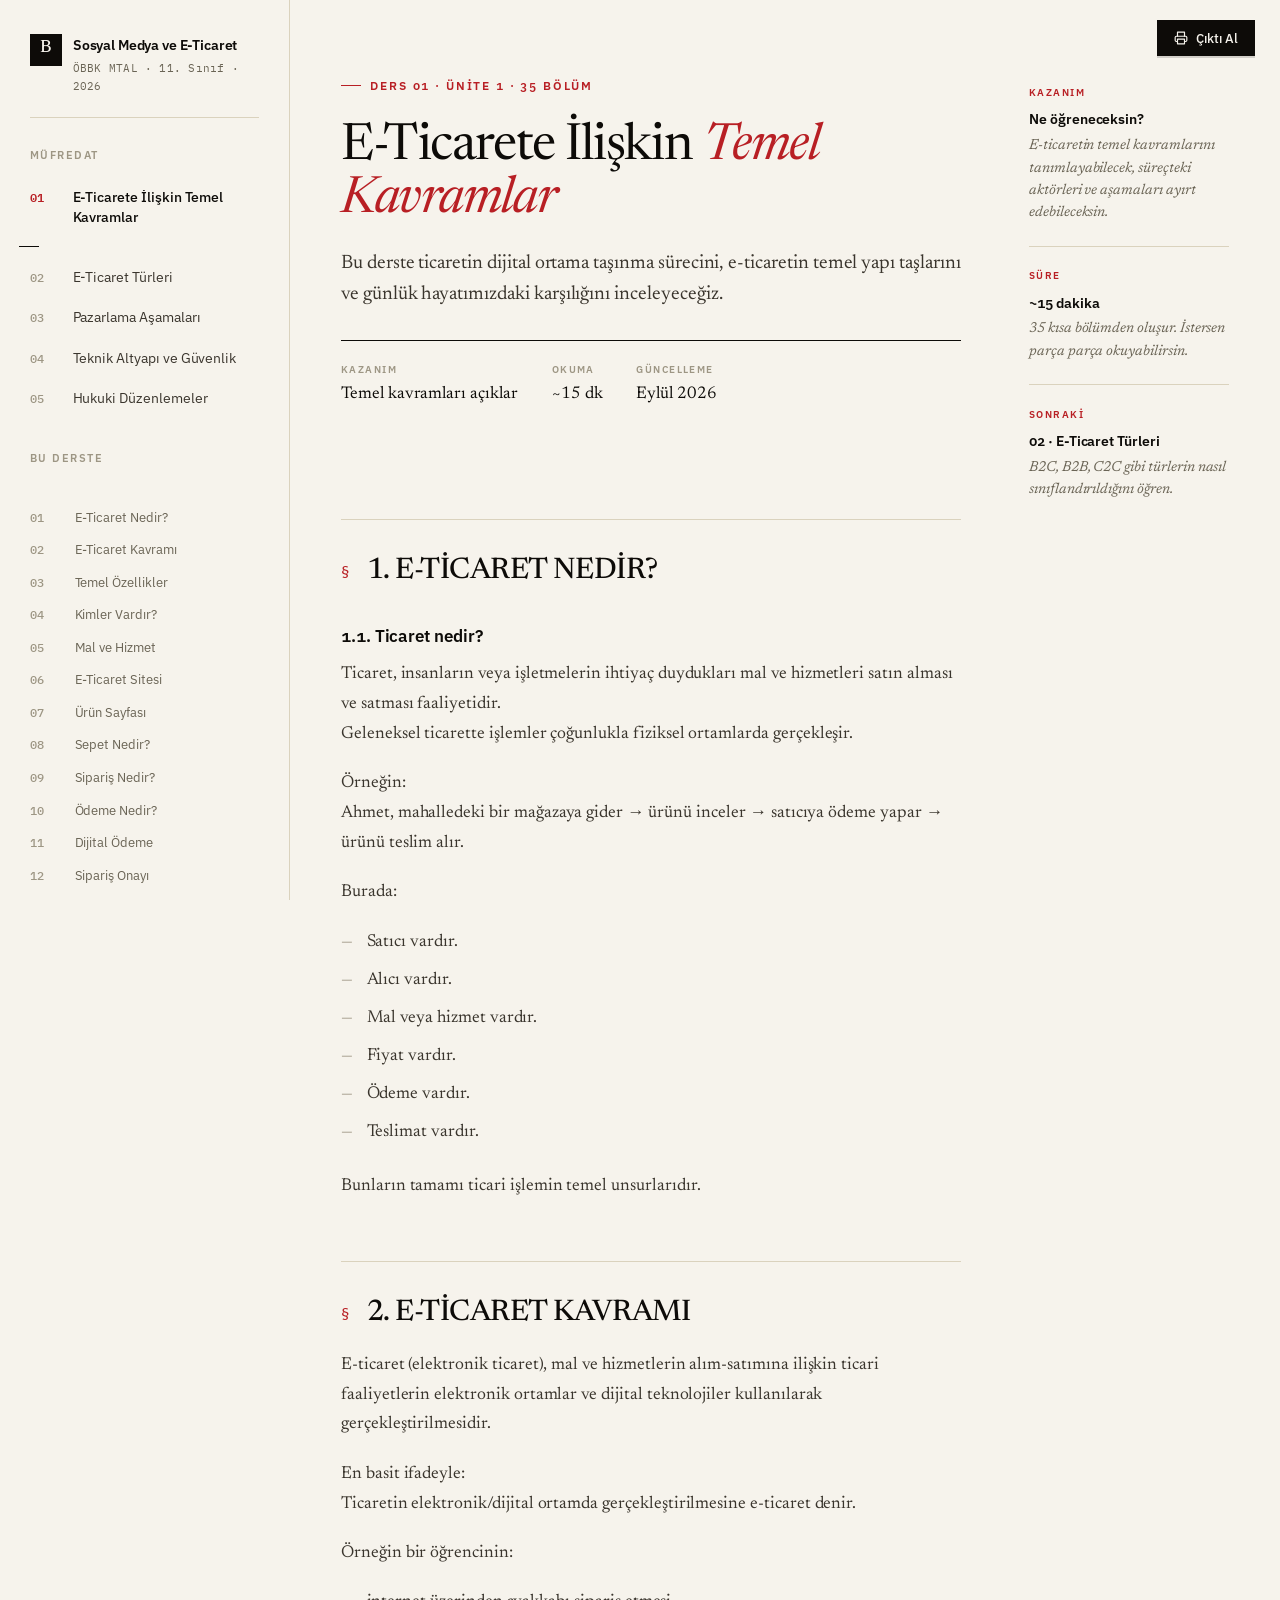
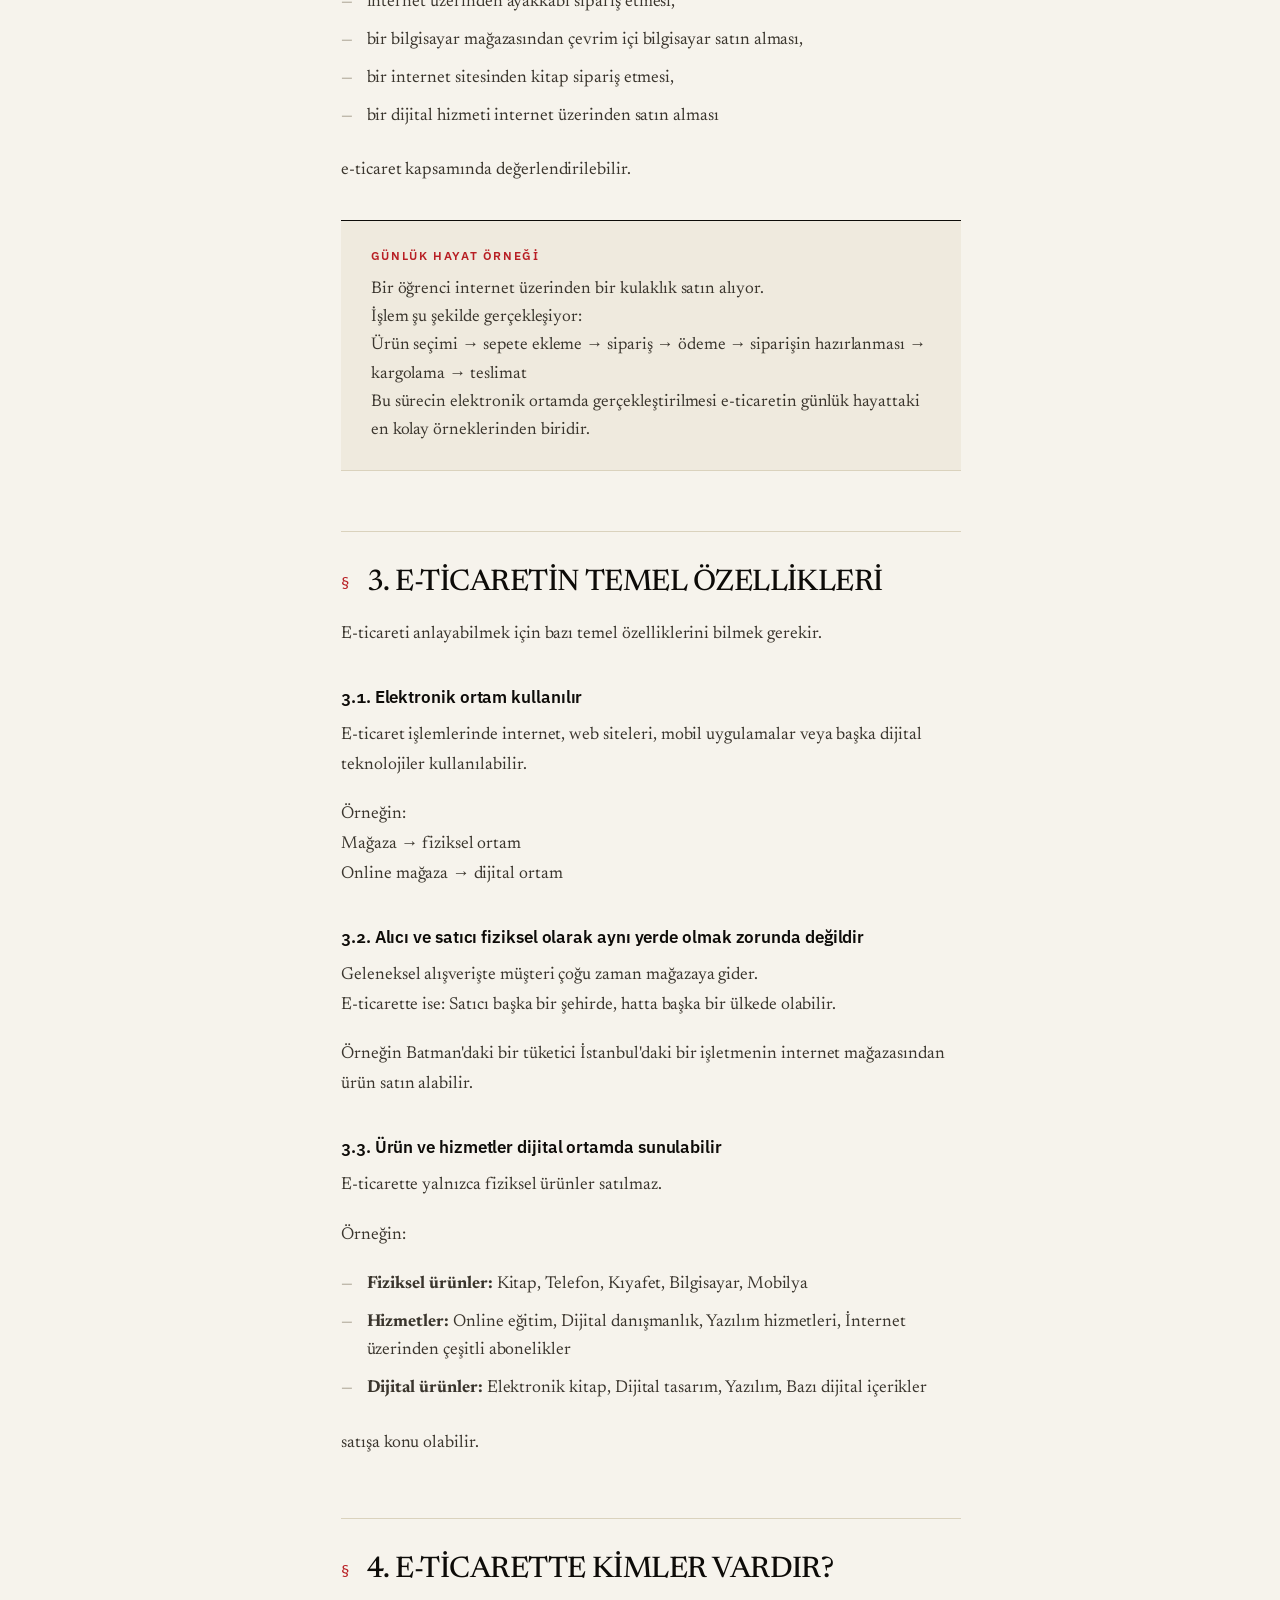
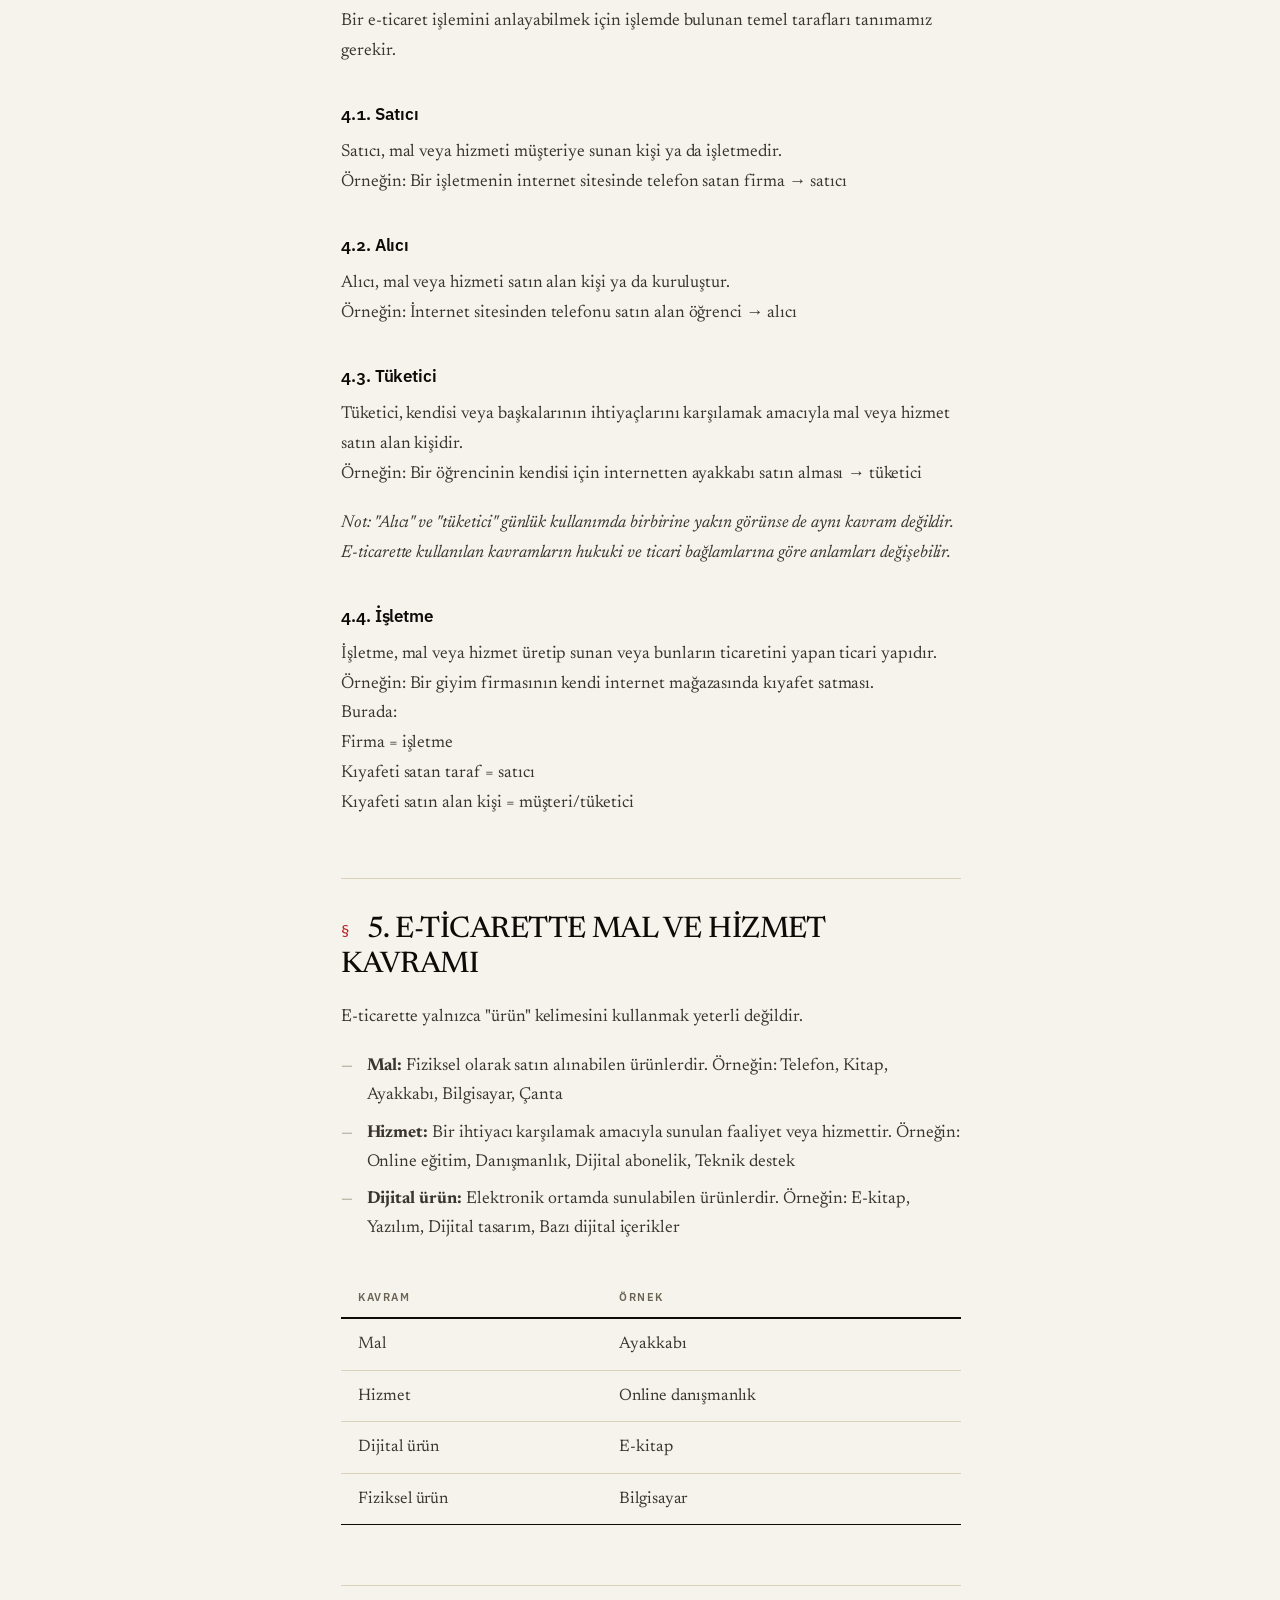
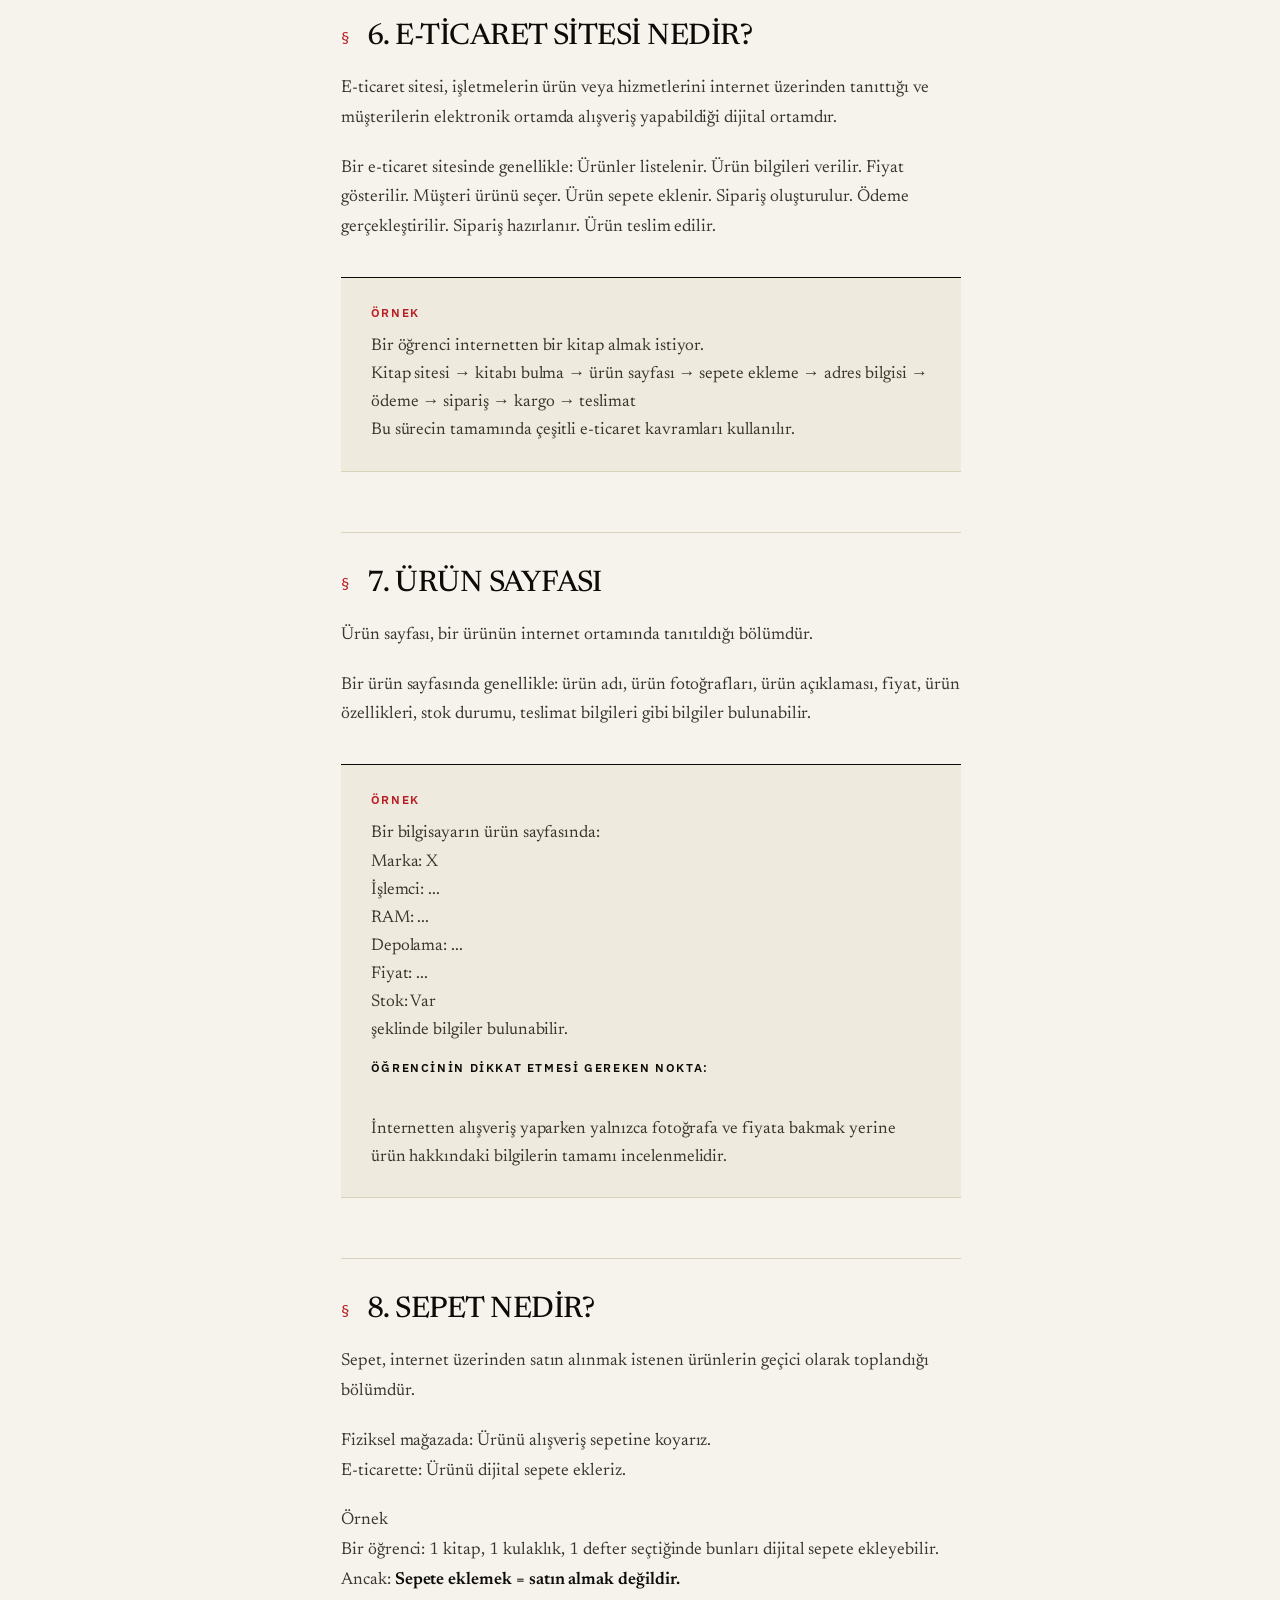
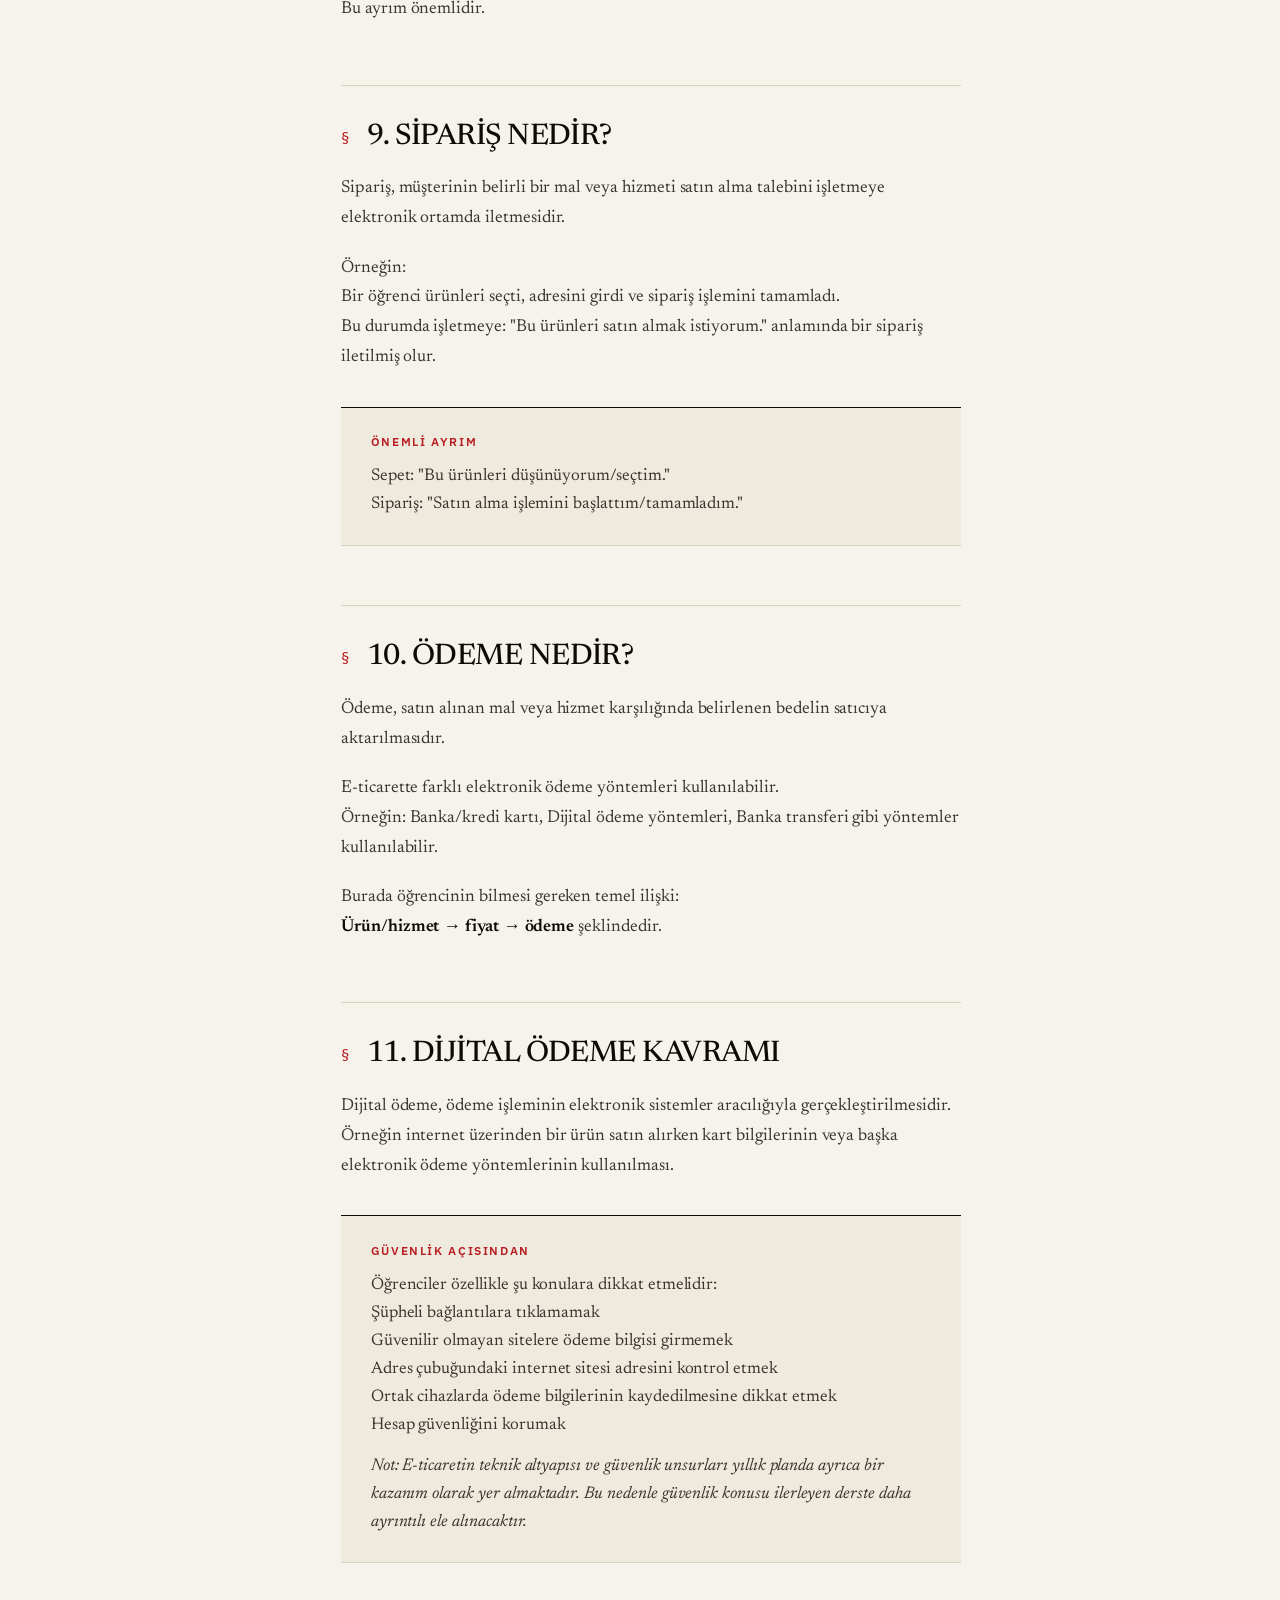
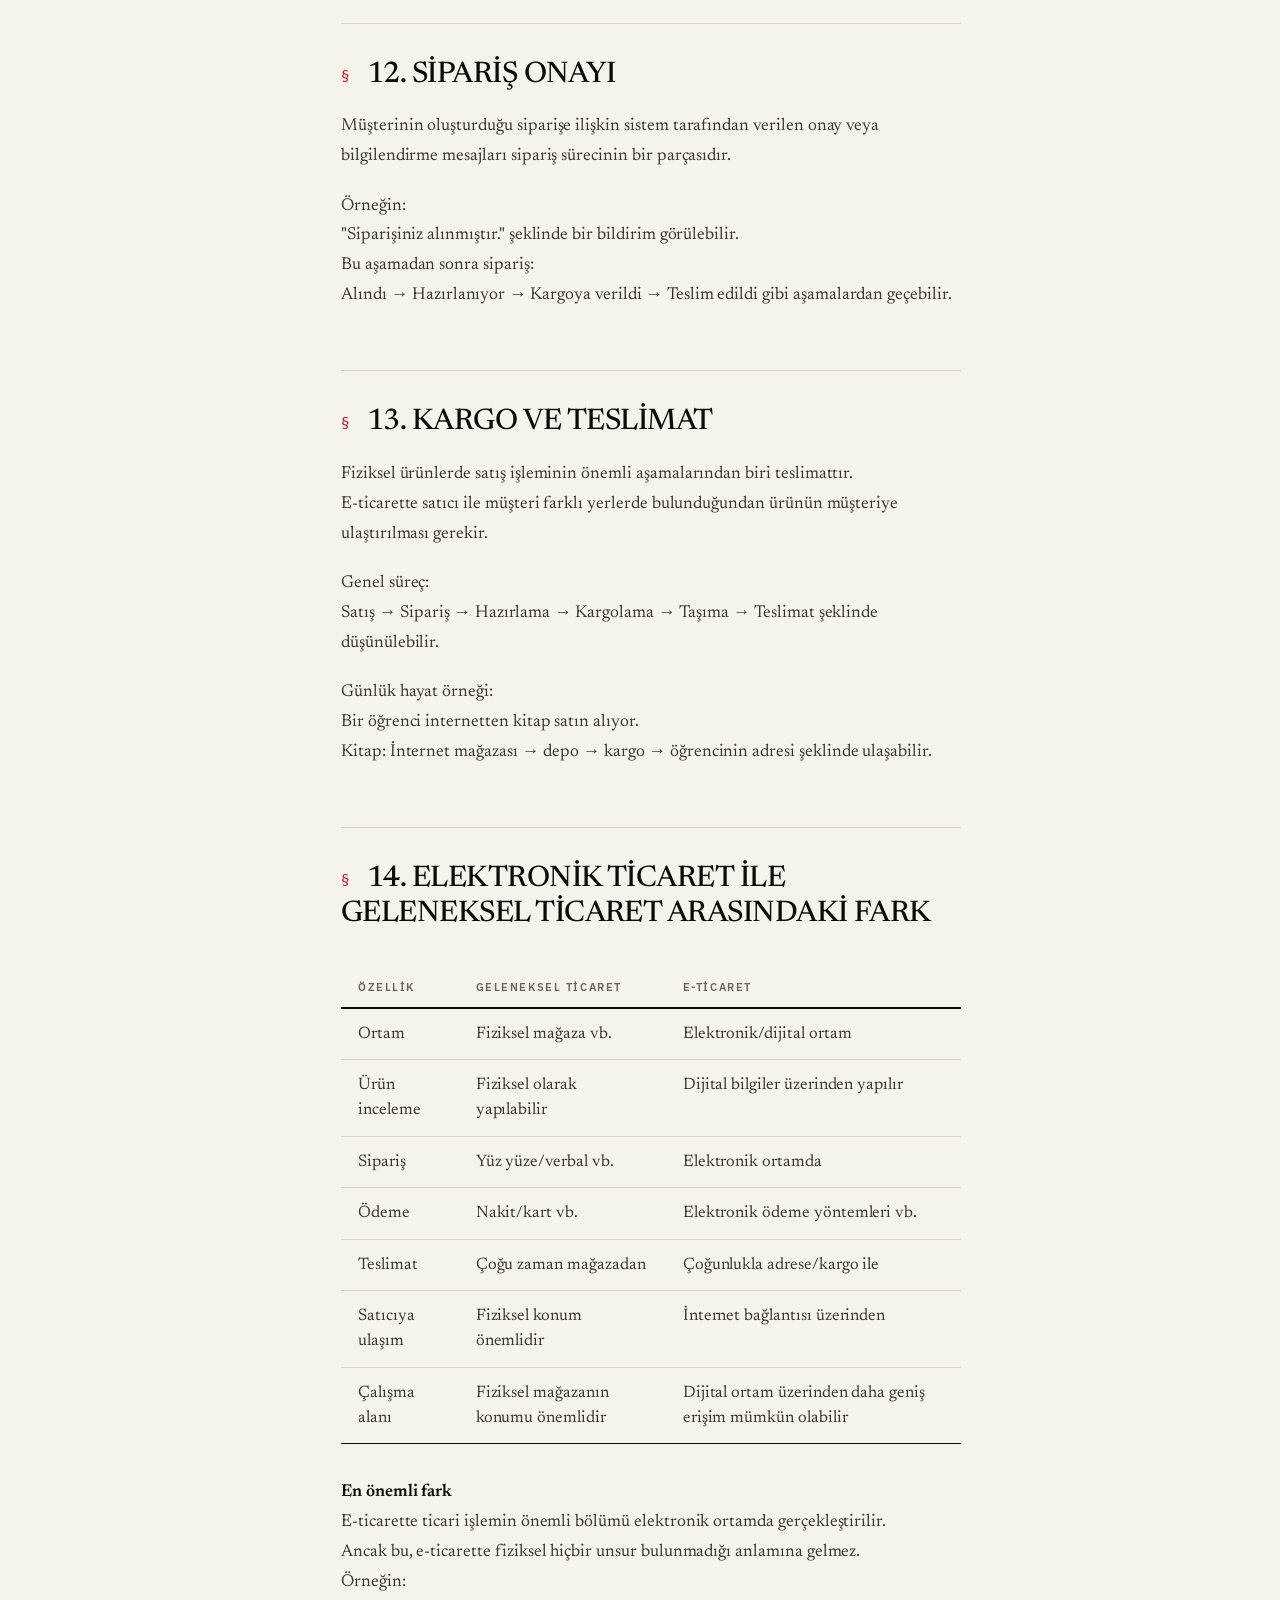
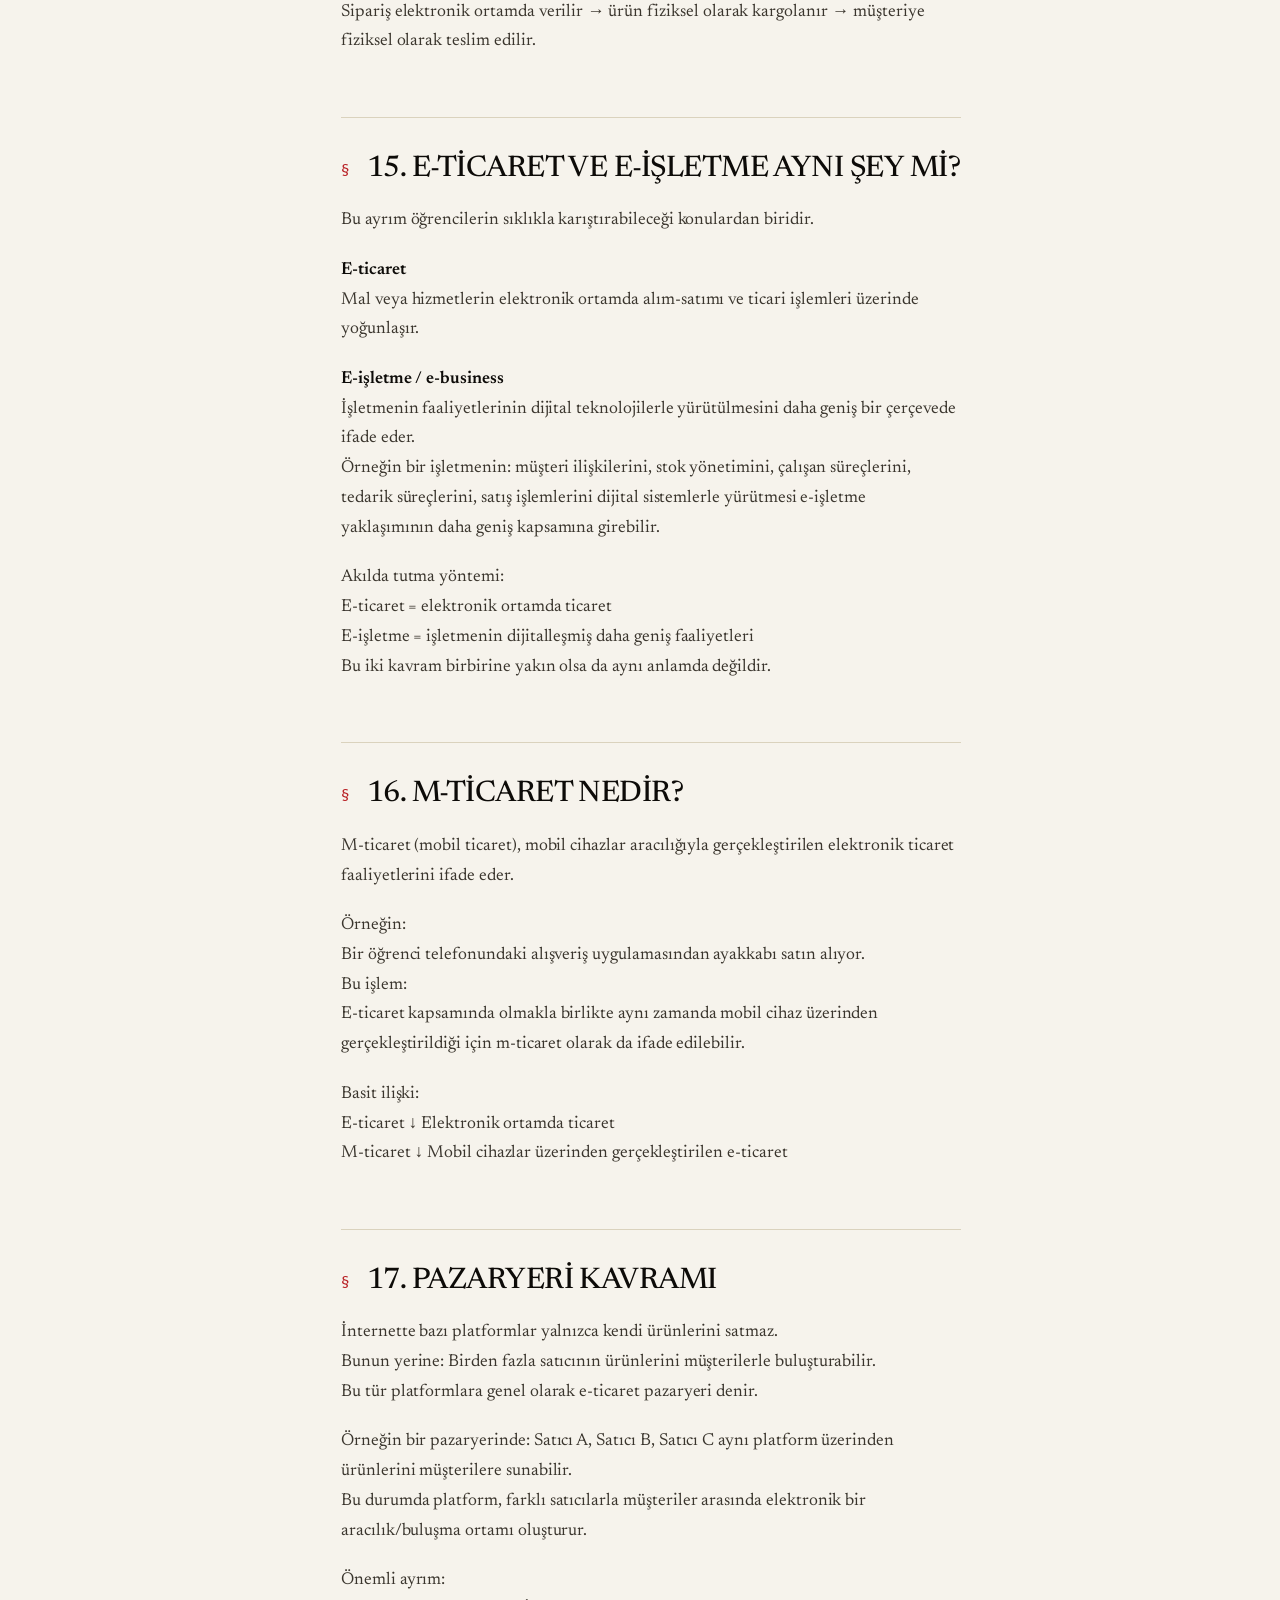
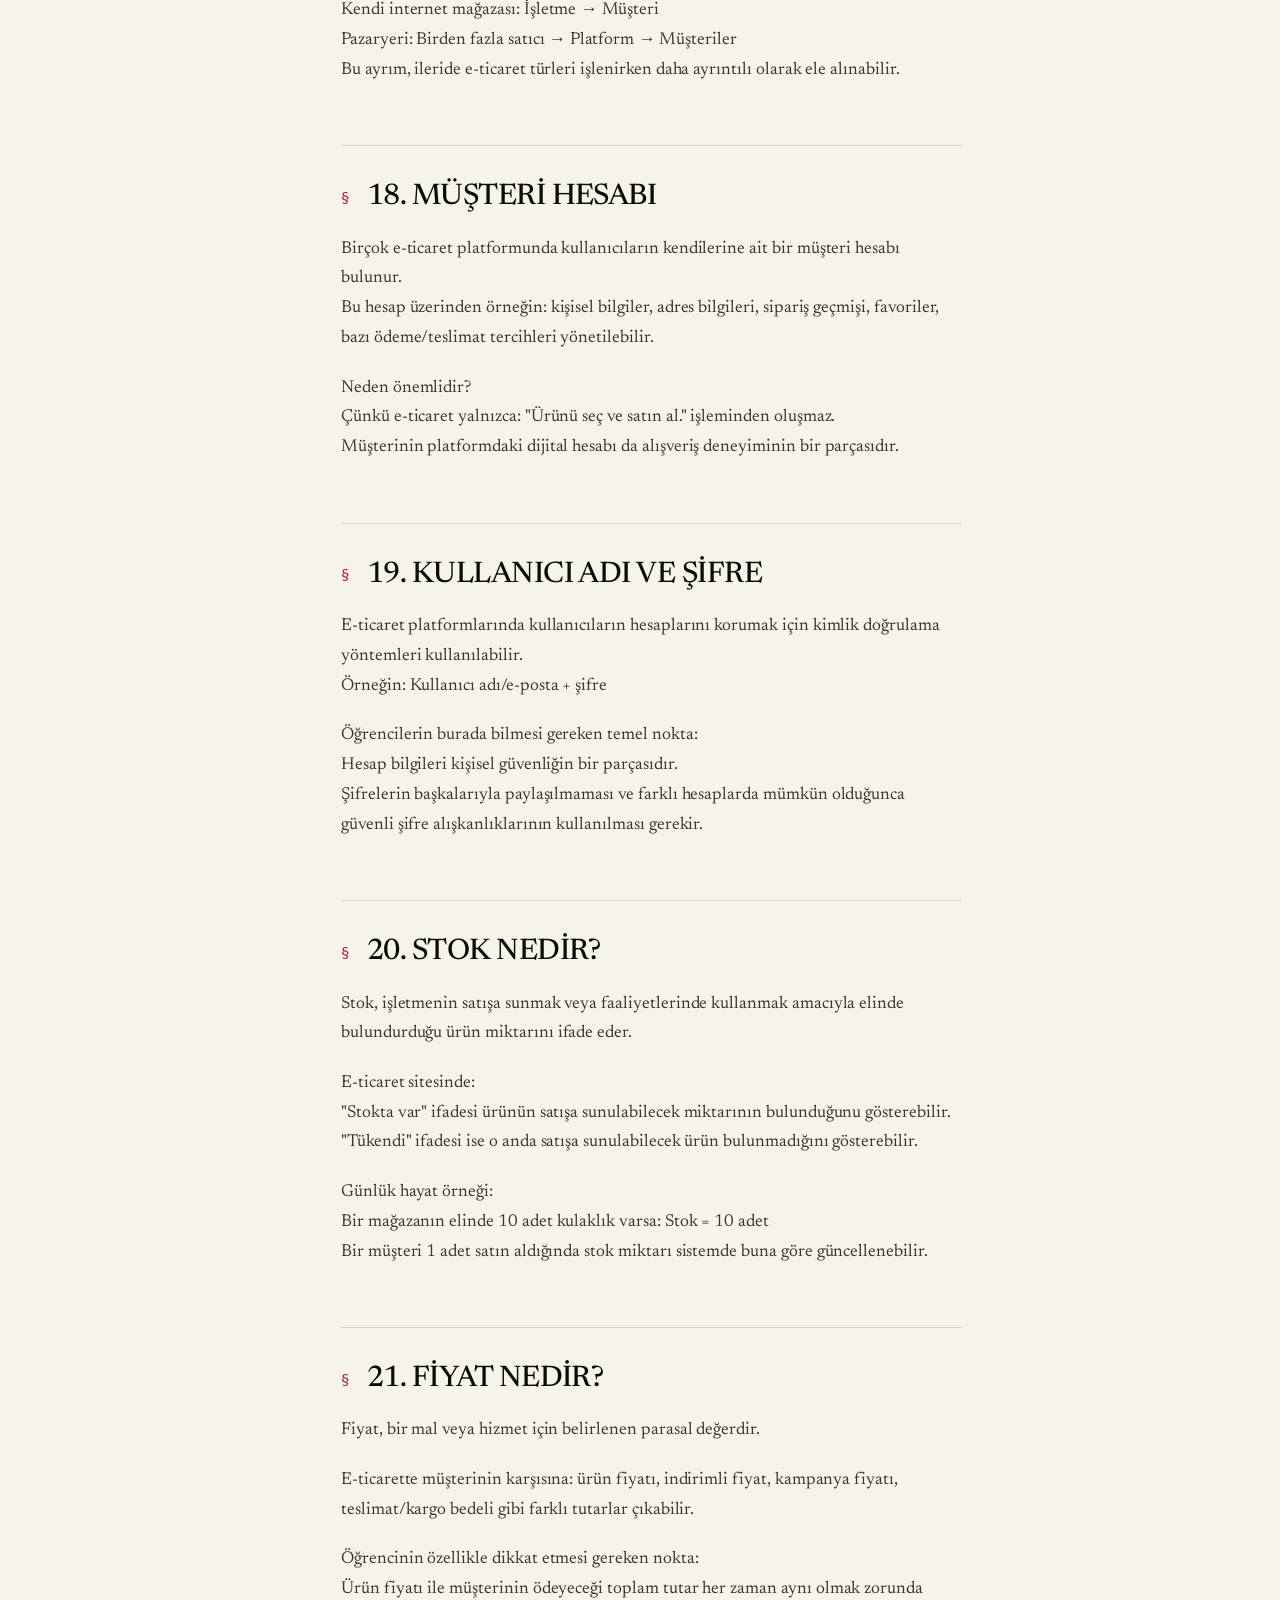
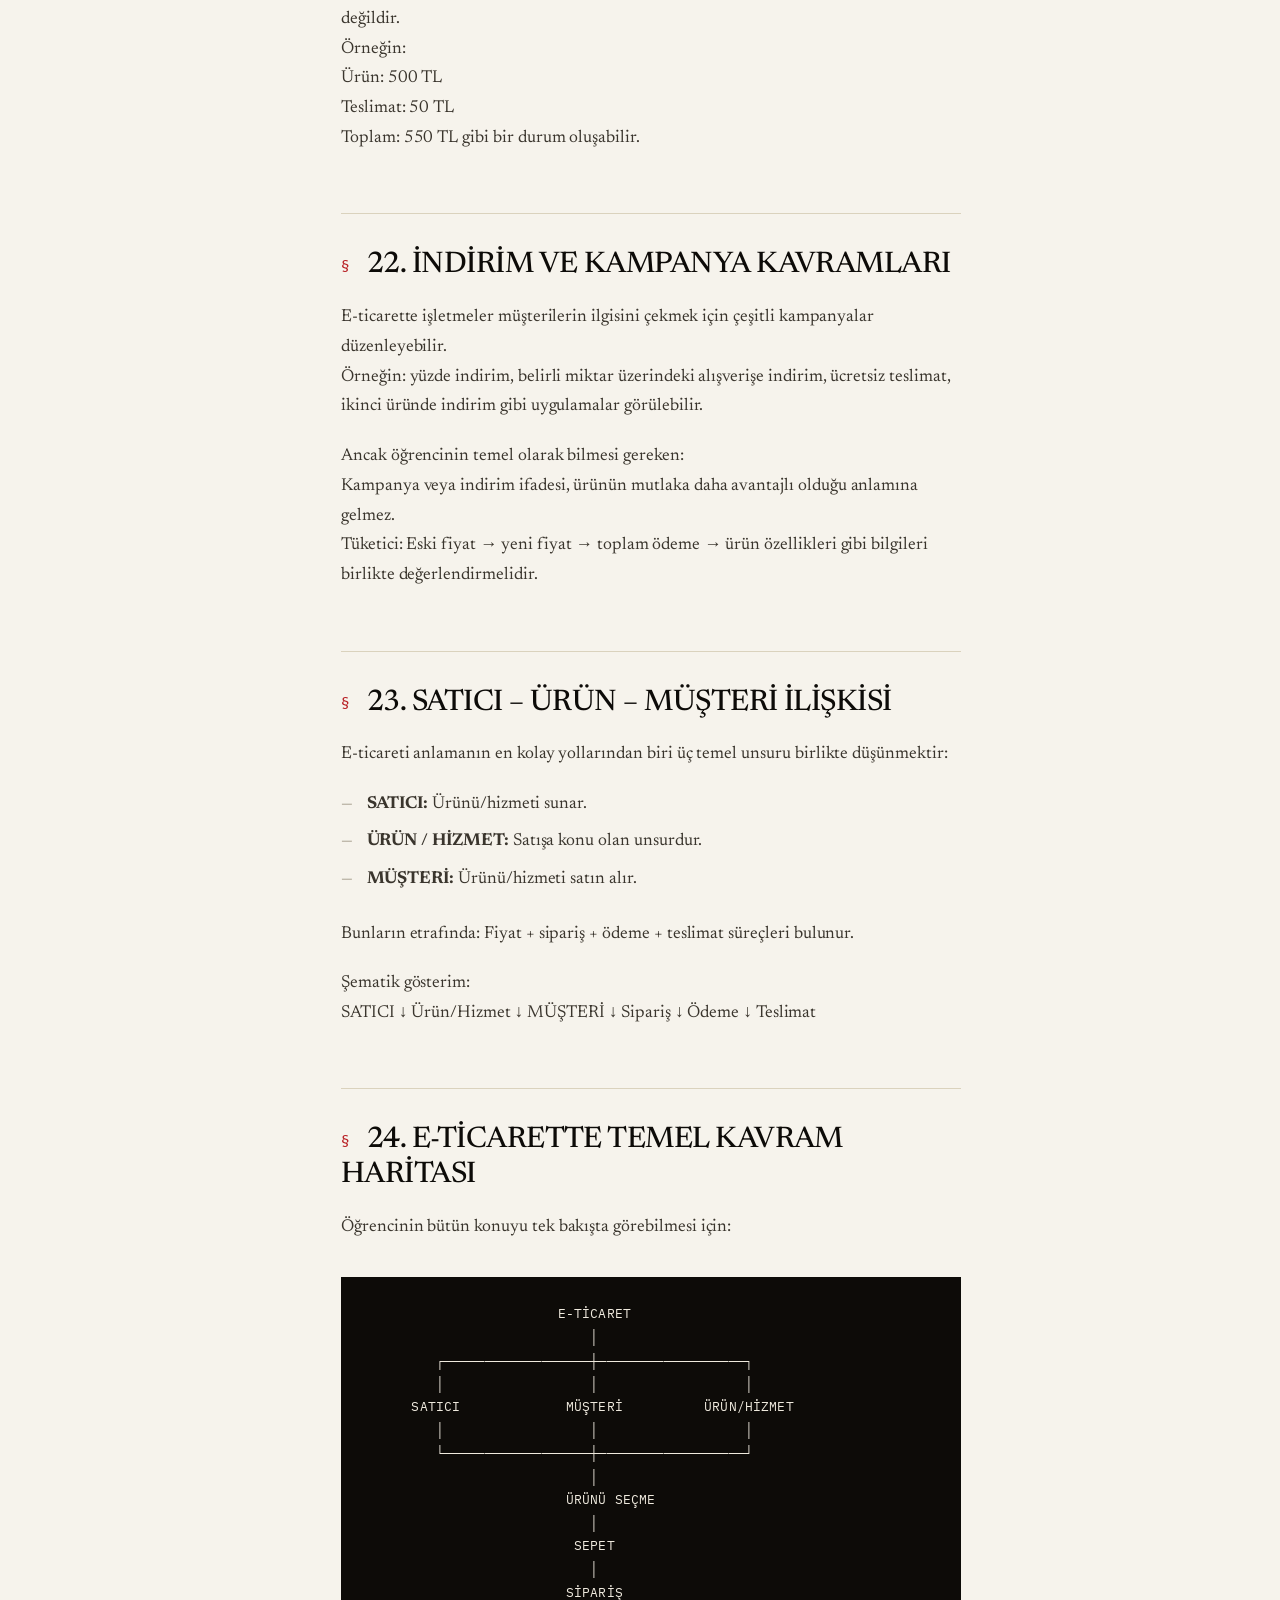
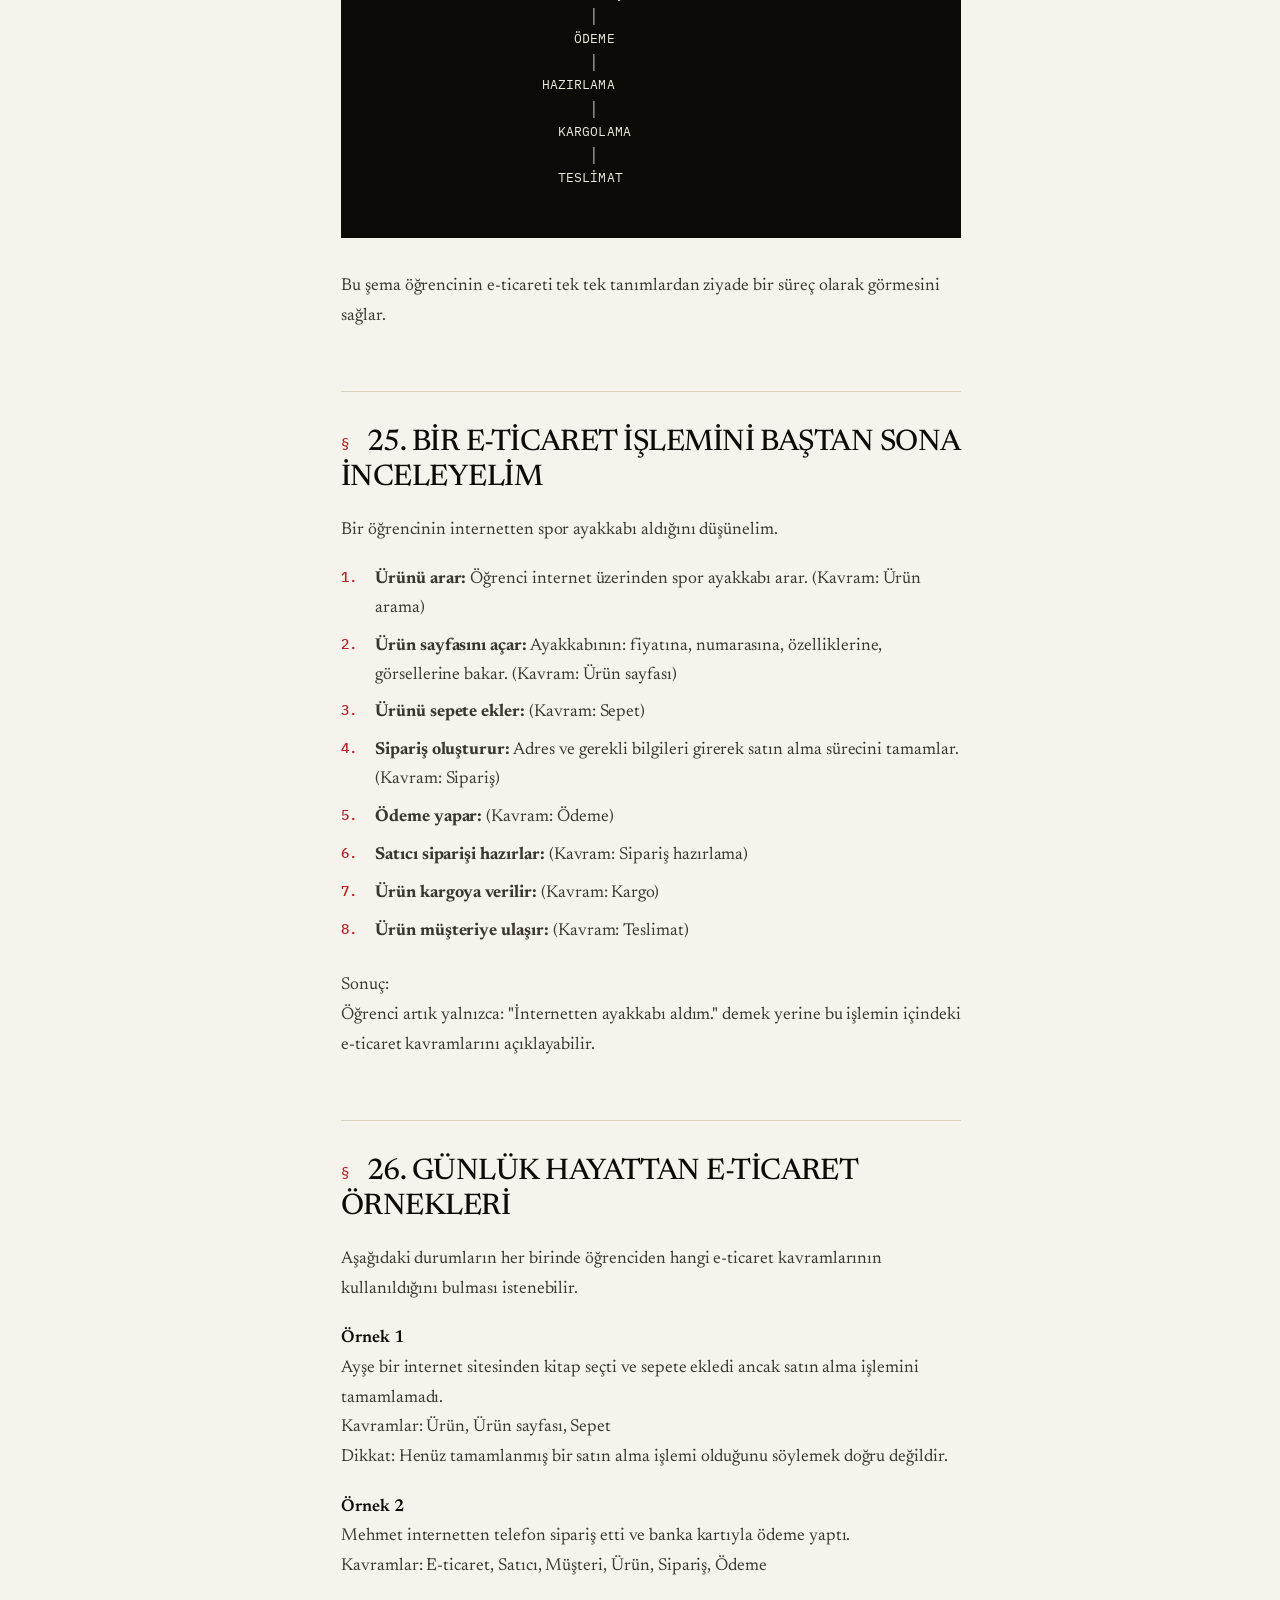
==== ders1.html @ 8bf39d20 "Add files via upload" ====
<!DOCTYPE html>
<html lang="tr">
<head>
  <meta charset="UTF-8">
  <meta name="viewport" content="width=device-width, initial-scale=1.0">
  <title>01 · E-Ticarete İlişkin Temel Kavramlar</title>
  <link rel="stylesheet" href="style.css">
</head>
<body>

<div class="progress"><div class="progress-bar" id="bar"></div></div>
<button class="rail-toggle" onclick="toggleRail()">≡</button>

<button class="print-btn" onclick="window.print()" title="Bu dersi yazdır / PDF olarak kaydet">
  <svg viewBox="0 0 24 24" fill="none" stroke="currentColor" stroke-width="2" stroke-linecap="round" stroke-linejoin="round">
    <polyline points="6 9 6 2 18 2 18 9"></polyline>
    <path d="M6 18H4a2 2 0 0 1-2-2v-5a2 2 0 0 1 2-2h16a2 2 0 0 1 2 2v5a2 2 0 0 1-2 2h-2"></path>
    <rect x="6" y="14" width="12" height="8"></rect>
  </svg>
  <span class="print-label">Çıktı Al</span>
</button>

<div class="shell">

  <aside class="rail" id="rail">
    <a href="index.html" class="rail-brand">
      <span class="rail-mark">B</span>
      <span class="rail-brand-text">
        <strong>Sosyal Medya ve E-Ticaret</strong>
        <span>ÖBBK MTAL · 11. Sınıf · 2026</span>
      </span>
    </a>

    <p class="rail-label">Müfredat</p>
    <nav class="rail-nav">
      <ol>
        <li><a href="ders1.html" class="active"><span class="num">01</span><span>E-Ticarete İlişkin Temel Kavramlar</span></a></li>
        <li><a href="ders2.html"><span class="num">02</span><span>E-Ticaret Türleri</span></a></li>
        <li><a href="ders3.html"><span class="num">03</span><span>Pazarlama Aşamaları</span></a></li>
        <li><a href="ders4.html"><span class="num">04</span><span>Teknik Altyapı ve Güvenlik</span></a></li>
        <li><a href="ders5.html"><span class="num">05</span><span>Hukuki Düzenlemeler</span></a></li>
      </ol>
    </nav>

    <p class="rail-label">Bu Derste</p>
    <nav class="rail-nav rail-sub">
      <ol>
        <li><a href="#b1"><span class="num">01</span><span>E-Ticaret Nedir?</span></a></li>
        <li><a href="#b2"><span class="num">02</span><span>E-Ticaret Kavramı</span></a></li>
        <li><a href="#b3"><span class="num">03</span><span>Temel Özellikler</span></a></li>
        <li><a href="#b4"><span class="num">04</span><span>Kimler Vardır?</span></a></li>
        <li><a href="#b5"><span class="num">05</span><span>Mal ve Hizmet</span></a></li>
        <li><a href="#b6"><span class="num">06</span><span>E-Ticaret Sitesi</span></a></li>
        <li><a href="#b7"><span class="num">07</span><span>Ürün Sayfası</span></a></li>
        <li><a href="#b8"><span class="num">08</span><span>Sepet Nedir?</span></a></li>
        <li><a href="#b9"><span class="num">09</span><span>Sipariş Nedir?</span></a></li>
        <li><a href="#b10"><span class="num">10</span><span>Ödeme Nedir?</span></a></li>
        <li><a href="#b11"><span class="num">11</span><span>Dijital Ödeme</span></a></li>
        <li><a href="#b12"><span class="num">12</span><span>Sipariş Onayı</span></a></li>
        <li><a href="#b13"><span class="num">13</span><span>Kargo ve Teslimat</span></a></li>
        <li><a href="#b14"><span class="num">14</span><span>Geleneksel Ticaret Farkı</span></a></li>
        <li><a href="#b15"><span class="num">15</span><span>E-Ticaret ve E-İşletme</span></a></li>
        <li><a href="#b16"><span class="num">16</span><span>M-Ticaret Nedir?</span></a></li>
        <li><a href="#b17"><span class="num">17</span><span>Pazaryeri Kavramı</span></a></li>
        <li><a href="#b18"><span class="num">18</span><span>Müşteri Hesabı</span></a></li>
        <li><a href="#b19"><span class="num">19</span><span>Kullanıcı Adı ve Şifre</span></a></li>
        <li><a href="#b20"><span class="num">20</span><span>Stok Nedir?</span></a></li>
        <li><a href="#b21"><span class="num">21</span><span>Fiyat Nedir?</span></a></li>
        <li><a href="#b22"><span class="num">22</span><span>İndirim ve Kampanya</span></a></li>
        <li><a href="#b23"><span class="num">23</span><span>Satıcı–Ürün–Müşteri</span></a></li>
        <li><a href="#b24"><span class="num">24</span><span>Kavram Haritası</span></a></li>
        <li><a href="#b25"><span class="num">25</span><span>Baştan Sona Bir İşlem</span></a></li>
        <li><a href="#b26"><span class="num">26</span><span>Günlük Hayat Örnekleri</span></a></li>
        <li><a href="#b27"><span class="num">27</span><span>Sık Karıştırılanlar</span></a></li>
        <li><a href="#b28"><span class="num">28</span><span>Sınıflandırma Tablosu</span></a></li>
        <li><a href="#b29"><span class="num">29</span><span>5 Kelimeyle E-Ticaret</span></a></li>
        <li><a href="#b30"><span class="num">30</span><span>Kavram Kartları</span></a></li>
        <li><a href="#b31"><span class="num">31</span><span>Benim Alışverişim</span></a></li>
        <li><a href="#b32"><span class="num">32</span><span>Problem Çözme</span></a></li>
        <li><a href="#b33"><span class="num">33</span><span>Günlük Hayata Uygulama</span></a></li>
        <li><a href="#b34"><span class="num">34</span><span>Kazanımın Özü</span></a></li>
        <li><a href="#b35"><span class="num">35</span><span>Sınavlık Özet</span></a></li>
      </ol>
    </nav>

    <div class="rail-foot">
      <p>Ünite 1 · Ders 01 · 35 bölüm</p>
      <p>Son güncelleme: Eylül 2026</p>
    </div>
  </aside>

  <main class="main">
    <div class="page-inner">

      <article class="doc">

        <header class="doc-head">
          <div class="doc-eyebrow">Ders 01 · Ünite 1 · 35 bölüm</div>
          <h1>E-Ticarete İlişkin <em>Temel Kavramlar</em></h1>
          <p class="doc-lead">
            Bu derste ticaretin dijital ortama taşınma sürecini, e-ticaretin temel yapı taşlarını ve günlük hayatımızdaki karşılığını inceleyeceğiz.
          </p>
          <dl class="doc-meta">
            <div>
              <dt>Kazanım</dt>
              <dd>Temel kavramları açıklar</dd>
            </div>
            <div>
              <dt>Okuma</dt>
              <dd>~15 dk</dd>
            </div>
            <div>
              <dt>Güncelleme</dt>
              <dd>Eylül 2026</dd>
            </div>
          </dl>
        </header>

        <div class="doc-body">

          <h2 id="b1">1. E-TİCARET NEDİR?</h2>

          <h3 id="b1-1">1.1. Ticaret nedir?</h3>
          <p>Ticaret, insanların veya işletmelerin ihtiyaç duydukları mal ve hizmetleri satın alması ve satması faaliyetidir.<br>Geleneksel ticarette işlemler çoğunlukla fiziksel ortamlarda gerçekleşir.</p>
          <p>Örneğin:<br>Ahmet, mahalledeki bir mağazaya gider → ürünü inceler → satıcıya ödeme yapar → ürünü teslim alır.</p>
          <p>Burada:</p>
          <ul>
            <li>Satıcı vardır.</li>
            <li>Alıcı vardır.</li>
            <li>Mal veya hizmet vardır.</li>
            <li>Fiyat vardır.</li>
            <li>Ödeme vardır.</li>
            <li>Teslimat vardır.</li>
          </ul>
          <p>Bunların tamamı ticari işlemin temel unsurlarıdır.</p>

          <h2 id="b2">2. E-TİCARET KAVRAMI</h2>
          <p>E-ticaret (elektronik ticaret), mal ve hizmetlerin alım-satımına ilişkin ticari faaliyetlerin elektronik ortamlar ve dijital teknolojiler kullanılarak gerçekleştirilmesidir.</p>
          <p>En basit ifadeyle:<br>Ticaretin elektronik/dijital ortamda gerçekleştirilmesine e-ticaret denir.</p>
          <p>Örneğin bir öğrencinin:</p>
          <ul>
            <li>internet üzerinden ayakkabı sipariş etmesi,</li>
            <li>bir bilgisayar mağazasından çevrim içi bilgisayar satın alması,</li>
            <li>bir internet sitesinden kitap sipariş etmesi,</li>
            <li>bir dijital hizmeti internet üzerinden satın alması</li>
          </ul>
          <p>e-ticaret kapsamında değerlendirilebilir.</p>

          <div class="highlight-box">
            <strong>Günlük hayat örneği</strong>
            <p>Bir öğrenci internet üzerinden bir kulaklık satın alıyor.<br>
            İşlem şu şekilde gerçekleşiyor:<br>
            Ürün seçimi → sepete ekleme → sipariş → ödeme → siparişin hazırlanması → kargolama → teslimat<br>
            Bu sürecin elektronik ortamda gerçekleştirilmesi e-ticaretin günlük hayattaki en kolay örneklerinden biridir.</p>
          </div>

          <h2 id="b3">3. E-TİCARETİN TEMEL ÖZELLİKLERİ</h2>
          <p>E-ticareti anlayabilmek için bazı temel özelliklerini bilmek gerekir.</p>

          <h3 id="b3-1">3.1. Elektronik ortam kullanılır</h3>
          <p>E-ticaret işlemlerinde internet, web siteleri, mobil uygulamalar veya başka dijital teknolojiler kullanılabilir.</p>
          <p>Örneğin:<br>Mağaza → fiziksel ortam<br>Online mağaza → dijital ortam</p>

          <h3 id="b3-2">3.2. Alıcı ve satıcı fiziksel olarak aynı yerde olmak zorunda değildir</h3>
          <p>Geleneksel alışverişte müşteri çoğu zaman mağazaya gider.<br>E-ticarette ise: Satıcı başka bir şehirde, hatta başka bir ülkede olabilir.</p>
          <p>Örneğin Batman'daki bir tüketici İstanbul'daki bir işletmenin internet mağazasından ürün satın alabilir.</p>

          <h3 id="b3-3">3.3. Ürün ve hizmetler dijital ortamda sunulabilir</h3>
          <p>E-ticarette yalnızca fiziksel ürünler satılmaz.</p>
          <p>Örneğin:</p>
          <ul>
            <li><strong>Fiziksel ürünler:</strong> Kitap, Telefon, Kıyafet, Bilgisayar, Mobilya</li>
            <li><strong>Hizmetler:</strong> Online eğitim, Dijital danışmanlık, Yazılım hizmetleri, İnternet üzerinden çeşitli abonelikler</li>
            <li><strong>Dijital ürünler:</strong> Elektronik kitap, Dijital tasarım, Yazılım, Bazı dijital içerikler</li>
          </ul>
          <p>satışa konu olabilir.</p>

          <h2 id="b4">4. E-TİCARETTE KİMLER VARDIR?</h2>
          <p>Bir e-ticaret işlemini anlayabilmek için işlemde bulunan temel tarafları tanımamız gerekir.</p>

          <h3 id="b4-1">4.1. Satıcı</h3>
          <p>Satıcı, mal veya hizmeti müşteriye sunan kişi ya da işletmedir.<br>
          Örneğin: Bir işletmenin internet sitesinde telefon satan firma → satıcı</p>

          <h3 id="b4-2">4.2. Alıcı</h3>
          <p>Alıcı, mal veya hizmeti satın alan kişi ya da kuruluştur.<br>
          Örneğin: İnternet sitesinden telefonu satın alan öğrenci → alıcı</p>

          <h3 id="b4-3">4.3. Tüketici</h3>
          <p>Tüketici, kendisi veya başkalarının ihtiyaçlarını karşılamak amacıyla mal veya hizmet satın alan kişidir.<br>
          Örneğin: Bir öğrencinin kendisi için internetten ayakkabı satın alması → tüketici</p>
          <p><em>Not: "Alıcı" ve "tüketici" günlük kullanımda birbirine yakın görünse de aynı kavram değildir. E-ticarette kullanılan kavramların hukuki ve ticari bağlamlarına göre anlamları değişebilir.</em></p>

          <h3 id="b4-4">4.4. İşletme</h3>
          <p>İşletme, mal veya hizmet üretip sunan veya bunların ticaretini yapan ticari yapıdır.<br>
          Örneğin: Bir giyim firmasının kendi internet mağazasında kıyafet satması.<br>
          Burada:<br>
          Firma = işletme<br>
          Kıyafeti satan taraf = satıcı<br>
          Kıyafeti satın alan kişi = müşteri/tüketici</p>

          <h2 id="b5">5. E-TİCARETTE MAL VE HİZMET KAVRAMI</h2>
          <p>E-ticarette yalnızca "ürün" kelimesini kullanmak yeterli değildir.</p>
          <ul>
            <li><strong>Mal:</strong> Fiziksel olarak satın alınabilen ürünlerdir. Örneğin: Telefon, Kitap, Ayakkabı, Bilgisayar, Çanta</li>
            <li><strong>Hizmet:</strong> Bir ihtiyacı karşılamak amacıyla sunulan faaliyet veya hizmettir. Örneğin: Online eğitim, Danışmanlık, Dijital abonelik, Teknik destek</li>
            <li><strong>Dijital ürün:</strong> Elektronik ortamda sunulabilen ürünlerdir. Örneğin: E-kitap, Yazılım, Dijital tasarım, Bazı dijital içerikler</li>
          </ul>

          <div class="table-responsive">
            <table>
              <tr><th>Kavram</th><th>Örnek</th></tr>
              <tr><td>Mal</td><td>Ayakkabı</td></tr>
              <tr><td>Hizmet</td><td>Online danışmanlık</td></tr>
              <tr><td>Dijital ürün</td><td>E-kitap</td></tr>
              <tr><td>Fiziksel ürün</td><td>Bilgisayar</td></tr>
            </table>
          </div>

          <h2 id="b6">6. E-TİCARET SİTESİ NEDİR?</h2>
          <p>E-ticaret sitesi, işletmelerin ürün veya hizmetlerini internet üzerinden tanıttığı ve müşterilerin elektronik ortamda alışveriş yapabildiği dijital ortamdır.</p>
          <p>Bir e-ticaret sitesinde genellikle: Ürünler listelenir. Ürün bilgileri verilir. Fiyat gösterilir. Müşteri ürünü seçer. Ürün sepete eklenir. Sipariş oluşturulur. Ödeme gerçekleştirilir. Sipariş hazırlanır. Ürün teslim edilir.</p>

          <div class="highlight-box">
            <strong>Örnek</strong>
            <p>Bir öğrenci internetten bir kitap almak istiyor.<br>
            Kitap sitesi → kitabı bulma → ürün sayfası → sepete ekleme → adres bilgisi → ödeme → sipariş → kargo → teslimat<br>
            Bu sürecin tamamında çeşitli e-ticaret kavramları kullanılır.</p>
          </div>

          <h2 id="b7">7. ÜRÜN SAYFASI</h2>
          <p>Ürün sayfası, bir ürünün internet ortamında tanıtıldığı bölümdür.</p>
          <p>Bir ürün sayfasında genellikle: ürün adı, ürün fotoğrafları, ürün açıklaması, fiyat, ürün özellikleri, stok durumu, teslimat bilgileri gibi bilgiler bulunabilir.</p>

          <div class="highlight-box">
            <strong>Örnek</strong>
            <p>Bir bilgisayarın ürün sayfasında:<br>
            Marka: X<br>İşlemci: ...<br>RAM: ...<br>Depolama: ...<br>Fiyat: ...<br>Stok: Var<br>
            şeklinde bilgiler bulunabilir.</p>
            <p><strong>Öğrencinin dikkat etmesi gereken nokta:</strong><br>
            İnternetten alışveriş yaparken yalnızca fotoğrafa ve fiyata bakmak yerine ürün hakkındaki bilgilerin tamamı incelenmelidir.</p>
          </div>

          <h2 id="b8">8. SEPET NEDİR?</h2>
          <p>Sepet, internet üzerinden satın alınmak istenen ürünlerin geçici olarak toplandığı bölümdür.</p>
          <p>Fiziksel mağazada: Ürünü alışveriş sepetine koyarız.<br>
          E-ticarette: Ürünü dijital sepete ekleriz.</p>
          <p>Örnek<br>Bir öğrenci: 1 kitap, 1 kulaklık, 1 defter seçtiğinde bunları dijital sepete ekleyebilir.<br>
          Ancak: <strong>Sepete eklemek = satın almak değildir.</strong><br>
          Bu ayrım önemlidir.</p>

          <h2 id="b9">9. SİPARİŞ NEDİR?</h2>
          <p>Sipariş, müşterinin belirli bir mal veya hizmeti satın alma talebini işletmeye elektronik ortamda iletmesidir.</p>
          <p>Örneğin:<br>Bir öğrenci ürünleri seçti, adresini girdi ve sipariş işlemini tamamladı.<br>
          Bu durumda işletmeye: "Bu ürünleri satın almak istiyorum." anlamında bir sipariş iletilmiş olur.</p>

          <div class="highlight-box">
            <strong>Önemli ayrım</strong>
            <p>Sepet: "Bu ürünleri düşünüyorum/seçtim."<br>
            Sipariş: "Satın alma işlemini başlattım/tamamladım."</p>
          </div>

          <h2 id="b10">10. ÖDEME NEDİR?</h2>
          <p>Ödeme, satın alınan mal veya hizmet karşılığında belirlenen bedelin satıcıya aktarılmasıdır.</p>
          <p>E-ticarette farklı elektronik ödeme yöntemleri kullanılabilir.<br>
          Örneğin: Banka/kredi kartı, Dijital ödeme yöntemleri, Banka transferi gibi yöntemler kullanılabilir.</p>
          <p>Burada öğrencinin bilmesi gereken temel ilişki:<br>
          <strong>Ürün/hizmet → fiyat → ödeme</strong> şeklindedir.</p>

          <h2 id="b11">11. DİJİTAL ÖDEME KAVRAMI</h2>
          <p>Dijital ödeme, ödeme işleminin elektronik sistemler aracılığıyla gerçekleştirilmesidir.<br>
          Örneğin internet üzerinden bir ürün satın alırken kart bilgilerinin veya başka elektronik ödeme yöntemlerinin kullanılması.</p>

          <div class="highlight-box">
            <strong>Güvenlik açısından</strong>
            <p>Öğrenciler özellikle şu konulara dikkat etmelidir:<br>
            Şüpheli bağlantılara tıklamamak<br>
            Güvenilir olmayan sitelere ödeme bilgisi girmemek<br>
            Adres çubuğundaki internet sitesi adresini kontrol etmek<br>
            Ortak cihazlarda ödeme bilgilerinin kaydedilmesine dikkat etmek<br>
            Hesap güvenliğini korumak</p>
            <p><em>Not: E-ticaretin teknik altyapısı ve güvenlik unsurları yıllık planda ayrıca bir kazanım olarak yer almaktadır. Bu nedenle güvenlik konusu ilerleyen derste daha ayrıntılı ele alınacaktır.</em></p>
          </div>

          <h2 id="b12">12. SİPARİŞ ONAYI</h2>
          <p>Müşterinin oluşturduğu siparişe ilişkin sistem tarafından verilen onay veya bilgilendirme mesajları sipariş sürecinin bir parçasıdır.</p>
          <p>Örneğin:<br>"Siparişiniz alınmıştır." şeklinde bir bildirim görülebilir.<br>
          Bu aşamadan sonra sipariş:<br>
          Alındı → Hazırlanıyor → Kargoya verildi → Teslim edildi gibi aşamalardan geçebilir.</p>

          <h2 id="b13">13. KARGO VE TESLİMAT</h2>
          <p>Fiziksel ürünlerde satış işleminin önemli aşamalarından biri teslimattır.<br>
          E-ticarette satıcı ile müşteri farklı yerlerde bulunduğundan ürünün müşteriye ulaştırılması gerekir.</p>
          <p>Genel süreç:<br>Satış → Sipariş → Hazırlama → Kargolama → Taşıma → Teslimat şeklinde düşünülebilir.</p>
          <p>Günlük hayat örneği:<br>Bir öğrenci internetten kitap satın alıyor.<br>Kitap: İnternet mağazası → depo → kargo → öğrencinin adresi şeklinde ulaşabilir.</p>

          <h2 id="b14">14. ELEKTRONİK TİCARET İLE GELENEKSEL TİCARET ARASINDAKİ FARK</h2>

          <div class="table-responsive">
            <table>
              <tr><th>Özellik</th><th>Geleneksel ticaret</th><th>E-ticaret</th></tr>
              <tr><td>Ortam</td><td>Fiziksel mağaza vb.</td><td>Elektronik/dijital ortam</td></tr>
              <tr><td>Ürün inceleme</td><td>Fiziksel olarak yapılabilir</td><td>Dijital bilgiler üzerinden yapılır</td></tr>
              <tr><td>Sipariş</td><td>Yüz yüze/verbal vb.</td><td>Elektronik ortamda</td></tr>
              <tr><td>Ödeme</td><td>Nakit/kart vb.</td><td>Elektronik ödeme yöntemleri vb.</td></tr>
              <tr><td>Teslimat</td><td>Çoğu zaman mağazadan</td><td>Çoğunlukla adrese/kargo ile</td></tr>
              <tr><td>Satıcıya ulaşım</td><td>Fiziksel konum önemlidir</td><td>İnternet bağlantısı üzerinden</td></tr>
              <tr><td>Çalışma alanı</td><td>Fiziksel mağazanın konumu önemlidir</td><td>Dijital ortam üzerinden daha geniş erişim mümkün olabilir</td></tr>
            </table>
          </div>

          <p><strong>En önemli fark</strong><br>
          E-ticarette ticari işlemin önemli bölümü elektronik ortamda gerçekleştirilir.<br>
          Ancak bu, e-ticarette fiziksel hiçbir unsur bulunmadığı anlamına gelmez.<br>
          Örneğin:<br>Sipariş elektronik ortamda verilir → ürün fiziksel olarak kargolanır → müşteriye fiziksel olarak teslim edilir.</p>

          <h2 id="b15">15. E-TİCARET VE E-İŞLETME AYNI ŞEY Mİ?</h2>
          <p>Bu ayrım öğrencilerin sıklıkla karıştırabileceği konulardan biridir.</p>
          <p><strong>E-ticaret</strong><br>Mal veya hizmetlerin elektronik ortamda alım-satımı ve ticari işlemleri üzerinde yoğunlaşır.</p>
          <p><strong>E-işletme / e-business</strong><br>İşletmenin faaliyetlerinin dijital teknolojilerle yürütülmesini daha geniş bir çerçevede ifade eder.<br>
          Örneğin bir işletmenin: müşteri ilişkilerini, stok yönetimini, çalışan süreçlerini, tedarik süreçlerini, satış işlemlerini dijital sistemlerle yürütmesi e-işletme yaklaşımının daha geniş kapsamına girebilir.</p>
          <p>Akılda tutma yöntemi:<br>
          E-ticaret = elektronik ortamda ticaret<br>
          E-işletme = işletmenin dijitalleşmiş daha geniş faaliyetleri<br>
          Bu iki kavram birbirine yakın olsa da aynı anlamda değildir.</p>

          <h2 id="b16">16. M-TİCARET NEDİR?</h2>
          <p>M-ticaret (mobil ticaret), mobil cihazlar aracılığıyla gerçekleştirilen elektronik ticaret faaliyetlerini ifade eder.</p>
          <p>Örneğin:<br>Bir öğrenci telefonundaki alışveriş uygulamasından ayakkabı satın alıyor.<br>
          Bu işlem:<br>E-ticaret kapsamında olmakla birlikte aynı zamanda mobil cihaz üzerinden gerçekleştirildiği için m-ticaret olarak da ifade edilebilir.</p>
          <p>Basit ilişki:<br>
          E-ticaret ↓ Elektronik ortamda ticaret<br>
          M-ticaret ↓ Mobil cihazlar üzerinden gerçekleştirilen e-ticaret</p>

          <h2 id="b17">17. PAZARYERİ KAVRAMI</h2>
          <p>İnternette bazı platformlar yalnızca kendi ürünlerini satmaz.<br>
          Bunun yerine: Birden fazla satıcının ürünlerini müşterilerle buluşturabilir.<br>
          Bu tür platformlara genel olarak e-ticaret pazaryeri denir.</p>
          <p>Örneğin bir pazaryerinde: Satıcı A, Satıcı B, Satıcı C aynı platform üzerinden ürünlerini müşterilere sunabilir.<br>
          Bu durumda platform, farklı satıcılarla müşteriler arasında elektronik bir aracılık/buluşma ortamı oluşturur.</p>
          <p>Önemli ayrım:<br>
          Kendi internet mağazası: İşletme → Müşteri<br>
          Pazaryeri: Birden fazla satıcı → Platform → Müşteriler<br>
          Bu ayrım, ileride e-ticaret türleri işlenirken daha ayrıntılı olarak ele alınabilir.</p>

          <h2 id="b18">18. MÜŞTERİ HESABI</h2>
          <p>Birçok e-ticaret platformunda kullanıcıların kendilerine ait bir müşteri hesabı bulunur.<br>
          Bu hesap üzerinden örneğin: kişisel bilgiler, adres bilgileri, sipariş geçmişi, favoriler, bazı ödeme/teslimat tercihleri yönetilebilir.</p>
          <p>Neden önemlidir?<br>
          Çünkü e-ticaret yalnızca: "Ürünü seç ve satın al." işleminden oluşmaz.<br>
          Müşterinin platformdaki dijital hesabı da alışveriş deneyiminin bir parçasıdır.</p>

          <h2 id="b19">19. KULLANICI ADI VE ŞİFRE</h2>
          <p>E-ticaret platformlarında kullanıcıların hesaplarını korumak için kimlik doğrulama yöntemleri kullanılabilir.<br>
          Örneğin: Kullanıcı adı/e-posta + şifre</p>
          <p>Öğrencilerin burada bilmesi gereken temel nokta:<br>
          Hesap bilgileri kişisel güvenliğin bir parçasıdır.<br>
          Şifrelerin başkalarıyla paylaşılmaması ve farklı hesaplarda mümkün olduğunca güvenli şifre alışkanlıklarının kullanılması gerekir.</p>

          <h2 id="b20">20. STOK NEDİR?</h2>
          <p>Stok, işletmenin satışa sunmak veya faaliyetlerinde kullanmak amacıyla elinde bulundurduğu ürün miktarını ifade eder.</p>
          <p>E-ticaret sitesinde:<br>
          "Stokta var" ifadesi ürünün satışa sunulabilecek miktarının bulunduğunu gösterebilir.<br>
          "Tükendi" ifadesi ise o anda satışa sunulabilecek ürün bulunmadığını gösterebilir.</p>
          <p>Günlük hayat örneği:<br>
          Bir mağazanın elinde 10 adet kulaklık varsa: Stok = 10 adet<br>
          Bir müşteri 1 adet satın aldığında stok miktarı sistemde buna göre güncellenebilir.</p>

          <h2 id="b21">21. FİYAT NEDİR?</h2>
          <p>Fiyat, bir mal veya hizmet için belirlenen parasal değerdir.</p>
          <p>E-ticarette müşterinin karşısına: ürün fiyatı, indirimli fiyat, kampanya fiyatı, teslimat/kargo bedeli gibi farklı tutarlar çıkabilir.</p>
          <p>Öğrencinin özellikle dikkat etmesi gereken nokta:<br>
          Ürün fiyatı ile müşterinin ödeyeceği toplam tutar her zaman aynı olmak zorunda değildir.<br>
          Örneğin:<br>Ürün: 500 TL<br>Teslimat: 50 TL<br>Toplam: 550 TL gibi bir durum oluşabilir.</p>

          <h2 id="b22">22. İNDİRİM VE KAMPANYA KAVRAMLARI</h2>
          <p>E-ticarette işletmeler müşterilerin ilgisini çekmek için çeşitli kampanyalar düzenleyebilir.<br>
          Örneğin: yüzde indirim, belirli miktar üzerindeki alışverişe indirim, ücretsiz teslimat, ikinci üründe indirim gibi uygulamalar görülebilir.</p>
          <p>Ancak öğrencinin temel olarak bilmesi gereken:<br>
          Kampanya veya indirim ifadesi, ürünün mutlaka daha avantajlı olduğu anlamına gelmez.<br>
          Tüketici: Eski fiyat → yeni fiyat → toplam ödeme → ürün özellikleri gibi bilgileri birlikte değerlendirmelidir.</p>

          <h2 id="b23">23. SATICI – ÜRÜN – MÜŞTERİ İLİŞKİSİ</h2>
          <p>E-ticareti anlamanın en kolay yollarından biri üç temel unsuru birlikte düşünmektir:</p>
          <ul>
            <li><strong>SATICI:</strong> Ürünü/hizmeti sunar.</li>
            <li><strong>ÜRÜN / HİZMET:</strong> Satışa konu olan unsurdur.</li>
            <li><strong>MÜŞTERİ:</strong> Ürünü/hizmeti satın alır.</li>
          </ul>
          <p>Bunların etrafında: Fiyat + sipariş + ödeme + teslimat süreçleri bulunur.</p>
          <p>Şematik gösterim:<br>
          SATICI ↓ Ürün/Hizmet ↓ MÜŞTERİ ↓ Sipariş ↓ Ödeme ↓ Teslimat</p>

          <h2 id="b24">24. E-TİCARETTE TEMEL KAVRAM HARİTASI</h2>
          <p>Öğrencinin bütün konuyu tek bakışta görebilmesi için:</p>
          <pre>
                       E-TİCARET
                           │
        ┌──────────────────┼──────────────────┐
        │                  │                  │
     SATICI             MÜŞTERİ          ÜRÜN/HİZMET
        │                  │                  │
        └──────────────────┼──────────────────┘
                           │
                        ÜRÜNÜ SEÇME
                           │
                         SEPET
                           │
                        SİPARİŞ
                           │
                         ÖDEME
                           │
                     HAZIRLAMA
                           │
                       KARGOLAMA
                           │
                       TESLİMAT
          </pre>
          <p>Bu şema öğrencinin e-ticareti tek tek tanımlardan ziyade bir süreç olarak görmesini sağlar.</p>

          <h2 id="b25">25. BİR E-TİCARET İŞLEMİNİ BAŞTAN SONA İNCELEYELİM</h2>
          <p>Bir öğrencinin internetten spor ayakkabı aldığını düşünelim.</p>
          <ol>
            <li><strong>Ürünü arar:</strong> Öğrenci internet üzerinden spor ayakkabı arar. (Kavram: Ürün arama)</li>
            <li><strong>Ürün sayfasını açar:</strong> Ayakkabının: fiyatına, numarasına, özelliklerine, görsellerine bakar. (Kavram: Ürün sayfası)</li>
            <li><strong>Ürünü sepete ekler:</strong> (Kavram: Sepet)</li>
            <li><strong>Sipariş oluşturur:</strong> Adres ve gerekli bilgileri girerek satın alma sürecini tamamlar. (Kavram: Sipariş)</li>
            <li><strong>Ödeme yapar:</strong> (Kavram: Ödeme)</li>
            <li><strong>Satıcı siparişi hazırlar:</strong> (Kavram: Sipariş hazırlama)</li>
            <li><strong>Ürün kargoya verilir:</strong> (Kavram: Kargo)</li>
            <li><strong>Ürün müşteriye ulaşır:</strong> (Kavram: Teslimat)</li>
          </ol>
          <p>Sonuç:<br>Öğrenci artık yalnızca: "İnternetten ayakkabı aldım." demek yerine bu işlemin içindeki e-ticaret kavramlarını açıklayabilir.</p>

          <h2 id="b26">26. GÜNLÜK HAYATTAN E-TİCARET ÖRNEKLERİ</h2>
          <p>Aşağıdaki durumların her birinde öğrenciden hangi e-ticaret kavramlarının kullanıldığını bulması istenebilir.</p>

          <p><strong>Örnek 1</strong><br>
          Ayşe bir internet sitesinden kitap seçti ve sepete ekledi ancak satın alma işlemini tamamlamadı.<br>
          Kavramlar: Ürün, Ürün sayfası, Sepet<br>
          Dikkat: Henüz tamamlanmış bir satın alma işlemi olduğunu söylemek doğru değildir.</p>

          <p><strong>Örnek 2</strong><br>
          Mehmet internetten telefon sipariş etti ve banka kartıyla ödeme yaptı.<br>
          Kavramlar: E-ticaret, Satıcı, Müşteri, Ürün, Sipariş, Ödeme</p>

          <p><strong>Örnek 3</strong><br>
          Zeynep telefonundaki alışveriş uygulamasından kıyafet satın aldı.<br>
          Kavramlar: E-ticaret, M-ticaret, Ürün, Müşteri, Sipariş, Ödeme</p>

          <p><strong>Örnek 4</strong><br>
          Bir öğrenci internetten e-kitap satın aldı ve dosyaya elektronik ortamda erişti. Burada fiziksel kargo süreci bulunmayabilir.<br>
          Kavramlar: E-ticaret, Dijital ürün, Müşteri, Satıcı, Ödeme</p>

          <h2 id="b27">27. SIK KARIŞTIRILAN KAVRAMLAR</h2>
          <ul>
            <li><strong>27.1. Sepet ≠ Sipariş:</strong> Sepet: Seçilen ürünlerin toplandığı alan. Sipariş: Satın alma talebinin oluşturulması.</li>
            <li><strong>27.2. E-ticaret ≠ E-işletme:</strong> E-ticaret: Elektronik ortamda ticari işlemler. E-işletme: İşletmenin daha geniş dijital faaliyetleri.</li>
            <li><strong>27.3. Ürün ≠ Hizmet:</strong> Ürün: Örneğin bilgisayar. Hizmet: Örneğin online danışmanlık.</li>
            <li><strong>27.4. Satıcı ≠ Müşteri:</strong> Satıcı: Ürünü/hizmeti sunar. Müşteri: Ürünü/hizmeti satın alır.</li>
            <li><strong>27.5. E-ticaret ≠ Sadece internetten ürün almak:</strong> E-ticaret kavramı yalnızca fiziksel ürün satın almaktan ibaret değildir. Mal, hizmet ve dijital ürünlerin elektronik ortamda sunulması ve bunlara ilişkin ticari işlemler de kapsam içinde düşünülebilir.</li>
          </ul>

          <h2 id="b28">28. ÖĞRENCİNİN KAVRAMLARI SINIFLANDIRMA TABLOSU</h2>
          <div class="table-responsive">
            <table>
              <tr><th>Grup</th><th>Temel kavramlar</th></tr>
              <tr><td>Taraflar</td><td>Satıcı, alıcı, müşteri, tüketici, işletme</td></tr>
              <tr><td>Satış unsurları</td><td>Mal, hizmet, dijital ürün, fiyat</td></tr>
              <tr><td>İşlem aşamaları</td><td>Ürün seçme, sepet, sipariş, ödeme</td></tr>
              <tr><td>Teslimat</td><td>Hazırlama, kargo, teslimat</td></tr>
            </table>
          </div>
          <p>Bu sınıflandırma, ezber yerine kavramsal ilişki kurmayı kolaylaştırır.</p>

          <h2 id="b29">29. "5 KELİMEYLE E-TİCARET"</h2>
          <p>Öğrencinin sınav öncesinde konuyu hatırlamasını kolaylaştırmak için:<br>
          SATICI → ÜRÜN → SİPARİŞ → ÖDEME → TESLİMAT şeklinde bir anahtar zincir oluşturulabilir.</p>
          <p>Ancak daha ayrıntılı düşünürsek:<br>
          Satıcı + Müşteri + Ürün/Hizmet + Fiyat + Sepet + Sipariş + Ödeme + Teslimat<br>
          e-ticaret işleminin temel kavramlarını anlamamızı sağlar.</p>

          <h2 id="b30">30. KAVRAM KARTLARI</h2>
          <ul>
            <li><strong>E-Ticaret:</strong> Elektronik ortamda gerçekleştirilen ticari faaliyetler.</li>
            <li><strong>Satıcı:</strong> Mal veya hizmet sunan kişi/işletme.</li>
            <li><strong>Alıcı:</strong> Mal veya hizmeti satın alan taraf.</li>
            <li><strong>Tüketici:</strong> İhtiyacını karşılamak amacıyla mal veya hizmet satın alan kişi.</li>
            <li><strong>Mal:</strong> Ticari işlem konusu olabilen fiziksel ürün.</li>
            <li><strong>Hizmet:</strong> Bir ihtiyacı karşılamak amacıyla sunulan faaliyet.</li>
            <li><strong>Dijital ürün:</strong> Elektronik ortamda sunulabilen ürün.</li>
            <li><strong>Ürün sayfası:</strong> Bir ürünün internet ortamında tanıtıldığı sayfa.</li>
            <li><strong>Sepet:</strong> Seçilen ürünlerin toplandığı dijital alan.</li>
            <li><strong>Sipariş:</strong> Müşterinin satın alma talebinin oluşturulması.</li>
            <li><strong>Ödeme:</strong> Satın alınan mal veya hizmetin bedelinin ödenmesi.</li>
            <li><strong>Kargo:</strong> Fiziksel ürünlerin müşteriye ulaştırılması süreci/hizmeti.</li>
            <li><strong>Teslimat:</strong> Satın alınan ürünün müşteriye ulaştırılması.</li>
            <li><strong>M-ticaret:</strong> Mobil cihazlar aracılığıyla gerçekleştirilen e-ticaret faaliyetleri.</li>
            <li><strong>E-ticaret pazaryeri:</strong> Birden fazla satıcının ürün veya hizmetlerini müşterilere sunabildiği elektronik platform.</li>
          </ul>

          <h2 id="b31">31. SINIF İÇİ UYGULAMA: "BENİM ALIŞVERİŞİM"</h2>
          <p>Öğrencilere şu durum verilebilir:<br>
          "İnternetten 800 TL'lik bir spor ayakkabı satın aldınız."</p>
          <p>Öğrencilerden aşağıdaki soruları cevaplamaları istenir:</p>
          <ol>
            <li>Satıcı kimdir?</li>
            <li>Müşteri kimdir?</li>
            <li>Satın alınan şey nedir?</li>
            <li>Ürünün fiyatı nedir?</li>
            <li>Ürün hangi aşamada sepete girer?</li>
            <li>Sipariş ne zaman oluşur?</li>
            <li>Ödeme hangi aşamadadır?</li>
            <li>Ürün nasıl müşteriye ulaştırılır?</li>
            <li>Kargo hangi aşamada devreye girer?</li>
            <li>Bu işlemin neden e-ticaret olduğunu açıklayınız.</li>
          </ol>
          <p>Beklenen temel cevap:<br>Çünkü mal/hizmet alım-satımına ilişkin işlemler elektronik ortam kullanılarak gerçekleştirilmektedir.</p>

          <h2 id="b32">32. PROBLEM ÇÖZME ETKİNLİĞİ</h2>
          <p>Problem<br>Ali bir internet sitesine girmiştir. Bir bilgisayar seçmiş, "Sepete Ekle" butonuna basmış fakat daha sonra alışverişten vazgeçmiştir.</p>
          <p>Sorular</p>
          <ol>
            <li>Ali bilgisayarı satın almış mıdır?<br>Hayır. Sadece sepete eklemiştir.</li>
            <li>Sepete eklemek neden satın alma anlamına gelmez?<br>Çünkü satın alma/sipariş ve ödeme süreci tamamlanmamıştır.</li>
            <li>Ali'nin yaptığı işlem e-ticaret sitesindeki hangi aşamaya örnektir?<br>Ürün seçme/sepet aşamasına.</li>
          </ol>

          <h2 id="b33">33. ÖĞRENCİNİN GÜNLÜK HAYATINA UYGULAMA</h2>
          <p>Öğrencilerden son bir hafta içinde internet üzerinden gerçekleştirdikleri veya aileleriyle birlikte gerçekleştirdikleri bir alışverişi düşünmeleri istenebilir.</p>
          <p>Örneğin: "Geçen hafta internetten ayakkabı aldım."</p>
          <p>Öğrenci bu alışverişi şu şekilde parçalar:</p>
          <ol>
            <li>Satıcı: Kim?</li>
            <li>Ürün: Ne satın aldım?</li>
            <li>Fiyat: Kaç TL?</li>
            <li>Ürün sayfası: Nerede inceledim?</li>
            <li>Sepet: Sepete ekledim mi?</li>
            <li>Sipariş: Siparişi nasıl oluşturdum?</li>
            <li>Ödeme: Nasıl ödeme yaptım?</li>
            <li>Teslimat: Ürün nasıl ulaştı?</li>
          </ol>
          <p>Bu uygulama sayesinde öğrenci ders kitabındaki kavramı gerçek hayatındaki deneyimle ilişkilendirmiş olur.</p>

          <h2 id="b34">34. KAZANIMIN ÖZÜ</h2>
          <p>Bu kazanımın öğrencide oluşturması beklenen temel anlayış şudur:</p>
          <p>E-ticaret, ticari faaliyetlerin elektronik/dijital ortamların kullanılmasıyla gerçekleştirilmesidir.</p>
          <p>Öğrenci: e-ticaretin ne olduğunu, satıcı ve müşterinin kim olduğunu, mal, hizmet ve dijital ürün arasındaki temel farkları, ürün sayfasının ne olduğunu, sepetin ne işe yaradığını, siparişin ne olduğunu, ödemenin ne olduğunu, kargo ve teslimatın ne anlama geldiğini, e-ticaret ile e-işletme arasındaki temel farkı, m-ticaret kavramını, e-ticaret pazaryeri kavramını tanımlayabilmeli, birbirinden ayırabilmeli ve günlük hayattan örneklerle açıklayabilmelidir.</p>

          <h2 id="b35">35. KISA TEKRAR — SINAVLIK ÖZET</h2>
          <ul>
            <li><strong>E-ticaret:</strong> Elektronik ortamda gerçekleştirilen ticari faaliyetlerdir.</li>
            <li><strong>Satıcı:</strong> Mal veya hizmet sunan taraftır.</li>
            <li><strong>Alıcı/Müşteri:</strong> Mal veya hizmet satın alan taraftır.</li>
            <li><strong>Mal:</strong> Fiziksel olarak satın alınabilen ticari üründür.</li>
            <li><strong>Hizmet:</strong> Bir ihtiyacı karşılamak amacıyla sunulan faaliyettir.</li>
            <li><strong>Dijital ürün:</strong> Elektronik ortamda sunulabilen üründür.</li>
            <li><strong>Ürün sayfası:</strong> Ürünün bilgilerinin bulunduğu sayfadır.</li>
            <li><strong>Sepet:</strong> Seçilen ürünlerin toplandığı dijital alandır.</li>
            <li><strong>Sipariş:</strong> Müşterinin satın alma talebini oluşturmasıdır.</li>
            <li><strong>Ödeme:</strong> Mal veya hizmet bedelinin ödenmesidir.</li>
            <li><strong>Kargo:</strong> Fiziksel ürünün taşınması sürecidir.</li>
            <li><strong>Teslimat:</strong> Ürünün müşteriye ulaştırılmasıdır.</li>
            <li><strong>M-ticaret:</strong> Mobil cihazlar aracılığıyla gerçekleştirilen e-ticarettir.</li>
            <li><strong>E-ticaret pazaryeri:</strong> Birden fazla satıcının müşterilere ulaşabildiği elektronik platformdur.</li>
          </ul>
          <p>Ana süreç:<br>ÜRÜNÜ BUL → İNCELE → SEPETE EKLE → SİPARİŞ VER → ÖDE → HAZIRLANMASINI BEKLE → KARGOLA → TESLİM AL</p>

          <div class="asterism">* * *</div>

          <nav class="doc-nav">
            <a href="index.html">
              <span class="doc-nav-label">← Geri</span>
              <span class="doc-nav-title">Ana Sayfa</span>
            </a>
            <a href="ders2.html">
              <span class="doc-nav-label">Sonraki →</span>
              <span class="doc-nav-title">02 · E-Ticaret Türleri</span>
            </a>
          </nav>

          <footer class="page-foot">
            <span>Ders 01 · E-Ticarete İlişkin Temel Kavramlar</span>
            <span>Ünite 1 · 2026</span>
          </footer>

        </div>
      </article>

      <aside class="margin">
        <div class="margin-note">
          <span class="margin-label">Kazanım</span>
          <strong>Ne öğreneceksin?</strong>
          <p>E-ticaretin temel kavramlarını tanımlayabilecek, süreçteki aktörleri ve aşamaları ayırt edebileceksin.</p>
        </div>
        <div class="margin-note">
          <span class="margin-label">Süre</span>
          <strong>~15 dakika</strong>
          <p>35 kısa bölümden oluşur. İstersen parça parça okuyabilirsin.</p>
        </div>
        <div class="margin-note">
          <span class="margin-label">Sonraki</span>
          <strong>02 · E-Ticaret Türleri</strong>
          <p>B2C, B2B, C2C gibi türlerin nasıl sınıflandırıldığını öğren.</p>
        </div>
      </aside>

    </div>
  </main>

</div>

<script>
  window.addEventListener('scroll', () => {
    const h = document.documentElement.scrollHeight - window.innerHeight;
    document.getElementById('bar').style.width = (h > 0 ? (scrollY / h) * 100 : 0) + '%';
  }, { passive: true });

  function toggleRail() { document.getElementById('rail').classList.toggle('open'); }

  // Rail sub-nav aktif bölüm takibi
  const subLinks = document.querySelectorAll('.rail-sub a');
  const targets = [...subLinks].map(a => document.querySelector(a.getAttribute('href'))).filter(Boolean);
  const io = new IntersectionObserver((entries) => {
    entries.forEach(entry => {
      if (entry.isIntersecting) {
        subLinks.forEach(l => l.classList.remove('active'));
        const link = document.querySelector(`.rail-sub a[href="#${entry.target.id}"]`);
        if (link) link.classList.add('active');
      }
    });
  }, { rootMargin: '-10% 0px -75% 0px' });
  targets.forEach(t => io.observe(t));
</script>

</body>
</html>
---- style.css ----
@import url('https://fonts.googleapis.com/css2?family=Newsreader:ital,opsz,wght@0,6..72,400;0,6..72,500;0,6..72,600;0,6..72,700;1,6..72,400;1,6..72,500&family=IBM+Plex+Sans:wght@400;500;600;700&family=IBM+Plex+Mono:wght@400;500;600&display=swap');

:root {
  --paper: #f6f3ec;
  --paper-2: #efeade;
  --paper-3: #e5dfcd;

  --ink: #0d0b08;
  --ink-2: #3a352d;
  --ink-3: #6a6455;
  --ink-4: #9d9684;

  --rule: #dad2bd;
  --rule-2: #b9b09a;

  --red: #b81f24;
  --red-dark: #8a161a;
  --red-soft: #f4e3e0;

  --rail-w: 290px;
  --content-w: 720px;
  --margin-w: 200px;

  --serif: 'Newsreader', 'Iowan Old Style', Georgia, serif;
  --sans: 'IBM Plex Sans', -apple-system, system-ui, sans-serif;
  --mono: 'IBM Plex Mono', 'SF Mono', Menlo, monospace;
}

*, *::before, *::after { margin: 0; padding: 0; box-sizing: border-box; }

html {
  scroll-behavior: smooth;
  font-size: 17px;
  -webkit-text-size-adjust: 100%;
}

body {
  font-family: var(--serif);
  font-size: 1rem;
  line-height: 1.62;
  color: var(--ink);
  background: var(--paper);
  font-optical-sizing: auto;
  font-variant-numeric: oldstyle-nums;
  letter-spacing: -0.003em;
  -webkit-font-smoothing: antialiased;
  -moz-osx-font-smoothing: grayscale;
  min-height: 100vh;
}

/* ═══════════ PROGRESS ═══════════ */
.progress {
  position: fixed;
  top: 0; left: 0; right: 0;
  height: 2px;
  z-index: 300;
}
.progress-bar {
  height: 100%;
  width: 0;
  background: var(--red);
  transition: width 0.08s linear;
}

/* ═══════════ SHELL ═══════════ */
.shell {
  display: grid;
  grid-template-columns: var(--rail-w) minmax(0, 1fr);
  min-height: 100vh;
}

/* ═══════════ RAIL ═══════════ */
.rail {
  position: fixed;
  top: 0; left: 0;
  width: var(--rail-w);
  height: 100vh;
  padding: 2rem 1.75rem 1.5rem;
  background: var(--paper);
  border-right: 1px solid var(--rule);
  display: flex;
  flex-direction: column;
  overflow-y: auto;
  z-index: 100;
  scrollbar-width: thin;
  scrollbar-color: var(--rule-2) transparent;
}
.rail::-webkit-scrollbar { width: 3px; }
.rail::-webkit-scrollbar-thumb { background: var(--rule-2); }

.rail-brand {
  display: flex;
  align-items: flex-start;
  gap: 0.65rem;
  padding-bottom: 1.25rem;
  border-bottom: 1px solid var(--rule);
  text-decoration: none;
  color: var(--ink);
}
.rail-mark {
  flex-shrink: 0;
  width: 32px; height: 32px;
  display: grid;
  place-items: center;
  background: var(--ink);
  color: var(--paper);
  font-family: var(--serif);
  font-size: 1.05rem;
  font-weight: 500;
  line-height: 1;
  padding-bottom: 3px;
}
.rail-brand-text { display: flex; flex-direction: column; gap: 0.15rem; }
.rail-brand-text strong {
  font-family: var(--sans);
  font-size: 0.82rem;
  font-weight: 600;
  letter-spacing: -0.01em;
  color: var(--ink);
}
.rail-brand-text span {
  font-family: var(--mono);
  font-size: 0.66rem;
  color: var(--ink-3);
  letter-spacing: 0.02em;
}

.rail-label {
  font-family: var(--sans);
  font-size: 0.64rem;
  font-weight: 600;
  letter-spacing: 0.14em;
  text-transform: uppercase;
  color: var(--ink-4);
  padding: 1.75rem 0 0.75rem;
}

.rail-nav ol, .rail-nav ul { list-style: none; }
.rail-nav li { margin-bottom: 1px; }
.rail-nav a {
  display: grid;
  grid-template-columns: 30px 1fr;
  gap: 0.75rem;
  align-items: baseline;
  padding: 0.55rem 0;
  color: var(--ink-2);
  text-decoration: none;
  font-family: var(--sans);
  font-size: 0.83rem;
  font-weight: 400;
  line-height: 1.4;
  border-bottom: 1px solid transparent;
  transition: color 0.15s, border-color 0.15s;
}
.rail-nav a .num {
  font-family: var(--mono);
  font-size: 0.7rem;
  font-weight: 500;
  color: var(--ink-4);
  letter-spacing: 0.02em;
  padding-top: 2px;
}
.rail-nav a:hover { color: var(--ink); }
.rail-nav a:hover .num { color: var(--ink-2); }
.rail-nav a.active { color: var(--ink); font-weight: 500; }
.rail-nav a.active .num { color: var(--red); font-weight: 600; }
.rail-nav a.active::after {
  content: '';
  grid-column: 1 / -1;
  height: 1px;
  background: var(--ink);
  margin-top: 0.35rem;
  margin-left: -0.65rem;
  width: 1.2rem;
}

.rail-sub { margin-top: 0.75rem; padding-top: 0.5rem; }
.rail-sub ol { max-height: 45vh; overflow-y: auto; padding-right: 0.25rem; }
.rail-sub a {
  grid-template-columns: 32px 1fr;
  font-size: 0.78rem;
  padding: 0.35rem 0;
  color: var(--ink-3);
}
.rail-sub a.active { color: var(--red); font-weight: 500; }
.rail-sub a.active .num { color: var(--red); }
.rail-sub a.active::after { display: none; }

.rail-foot {
  margin-top: auto;
  padding-top: 1.25rem;
  border-top: 1px solid var(--rule);
  font-family: var(--mono);
  font-size: 0.64rem;
  color: var(--ink-4);
  line-height: 1.5;
  letter-spacing: 0.01em;
}
.rail-foot p { margin-bottom: 0.25rem; }

/* ═══════════ MAIN ═══════════ */
.main {
  grid-column: 2;
  padding: 4.5rem 3rem 6rem;
  min-width: 0;
}

.page-inner {
  display: grid;
  grid-template-columns: minmax(0, var(--content-w)) var(--margin-w);
  gap: 4rem;
  justify-content: center;
  align-items: start;
  max-width: calc(var(--content-w) + var(--margin-w) + 4rem);
  margin: 0 auto;
}
.page-inner.no-margin { grid-template-columns: minmax(0, 760px); }

/* ═══════════ KAPAK ═══════════ */
.cover { padding-top: 2rem; max-width: 780px; }
.cover-eyebrow {
  font-family: var(--sans);
  font-size: 0.68rem;
  font-weight: 600;
  letter-spacing: 0.18em;
  text-transform: uppercase;
  color: var(--red);
  margin-bottom: 2rem;
  display: flex;
  align-items: center;
  gap: 0.6rem;
}
.cover-eyebrow::before {
  content: '';
  width: 24px;
  height: 1px;
  background: var(--red);
}
.cover h1 {
  font-family: var(--serif);
  font-size: clamp(2.75rem, 6vw, 5rem);
  font-weight: 400;
  line-height: 1.02;
  letter-spacing: -0.028em;
  color: var(--ink);
  margin-bottom: 1.75rem;
}
.cover h1 em { font-style: italic; color: var(--red); }
.cover-sub {
  font-family: var(--serif);
  font-size: 1.15rem;
  line-height: 1.55;
  color: var(--ink-2);
  max-width: 52ch;
  margin-bottom: 2.5rem;
}
.cover-meta {
  display: flex;
  gap: 2.5rem;
  flex-wrap: wrap;
  padding: 1.25rem 0;
  border-top: 1px solid var(--rule);
  border-bottom: 1px solid var(--rule);
  margin-bottom: 2.5rem;
}
.cover-meta div { display: flex; flex-direction: column; gap: 0.2rem; }
.cover-meta dt {
  font-family: var(--sans);
  font-size: 0.62rem;
  font-weight: 600;
  letter-spacing: 0.14em;
  text-transform: uppercase;
  color: var(--ink-4);
}
.cover-meta dd {
  font-family: var(--serif);
  font-size: 1.35rem;
  font-weight: 400;
  letter-spacing: -0.015em;
  color: var(--ink);
  font-variant-numeric: oldstyle-nums;
}
.cover-meta dd em { font-style: italic; color: var(--red); }

.cover-cta {
  display: inline-flex;
  align-items: center;
  gap: 0.65rem;
  padding: 0.8rem 1.5rem;
  background: var(--ink);
  color: var(--paper);
  font-family: var(--sans);
  font-size: 0.85rem;
  font-weight: 500;
  letter-spacing: -0.005em;
  text-decoration: none;
  transition: background 0.15s;
}
.cover-cta:hover { background: var(--red); }
.cover-cta span {
  font-family: var(--mono);
  font-size: 0.9rem;
  transition: transform 0.2s;
}
.cover-cta:hover span { transform: translateX(3px); }

/* ═══════════ TOC ═══════════ */
.toc-section {
  padding-top: 4rem;
  margin-top: 4rem;
  border-top: 1px solid var(--rule);
}
.toc-header {
  display: flex;
  justify-content: space-between;
  align-items: baseline;
  margin-bottom: 0.5rem;
  padding-bottom: 1.25rem;
  border-bottom: 2px solid var(--ink);
}
.toc-header h2 {
  font-family: var(--sans);
  font-size: 0.72rem;
  font-weight: 600;
  letter-spacing: 0.16em;
  text-transform: uppercase;
  color: var(--ink);
}
.toc-header span {
  font-family: var(--mono);
  font-size: 0.68rem;
  color: var(--ink-3);
  letter-spacing: 0.02em;
}
.toc-list { list-style: none; }
.toc-list li { border-bottom: 1px solid var(--rule); }
.toc-list a {
  display: grid;
  grid-template-columns: 44px 1fr auto;
  gap: 1.5rem;
  align-items: baseline;
  padding: 1.4rem 0.75rem;
  margin: 0 -0.75rem;
  text-decoration: none;
  color: var(--ink);
  transition: background 0.15s;
}
.toc-list a:hover { background: var(--paper-2); }
.toc-list a:hover .toc-title { color: var(--red); }
.toc-num {
  font-family: var(--mono);
  font-size: 0.72rem;
  font-weight: 500;
  color: var(--red);
  letter-spacing: 0.04em;
  padding-top: 0.35rem;
}
.toc-main { min-width: 0; }
.toc-title {
  font-family: var(--serif);
  font-size: 1.4rem;
  font-weight: 400;
  letter-spacing: -0.015em;
  line-height: 1.2;
  color: var(--ink);
  margin-bottom: 0.35rem;
  transition: color 0.15s;
}
.toc-desc {
  font-family: var(--serif);
  font-size: 0.95rem;
  color: var(--ink-3);
  line-height: 1.5;
  max-width: 60ch;
}
.toc-meta {
  text-align: right;
  font-family: var(--mono);
  font-size: 0.7rem;
  color: var(--ink-4);
  letter-spacing: 0.02em;
  padding-top: 0.35rem;
  white-space: nowrap;
}

/* ═══════════ DOC ═══════════ */
.doc { min-width: 0; }
.doc-head { padding-bottom: 2rem; margin-bottom: 0; }
.doc-eyebrow {
  font-family: var(--sans);
  font-size: 0.68rem;
  font-weight: 600;
  letter-spacing: 0.16em;
  text-transform: uppercase;
  color: var(--red);
  margin-bottom: 1.5rem;
  display: flex;
  align-items: center;
  gap: 0.55rem;
}
.doc-eyebrow::before {
  content: '';
  width: 20px;
  height: 1px;
  background: var(--red);
}
.doc-head h1 {
  font-family: var(--serif);
  font-size: clamp(2.15rem, 4vw, 3.25rem);
  font-weight: 400;
  line-height: 1.05;
  letter-spacing: -0.028em;
  color: var(--ink);
  margin-bottom: 1.25rem;
}
.doc-head h1 em { font-style: italic; color: var(--red); }
.doc-lead {
  font-family: var(--serif);
  font-size: 1.15rem;
  line-height: 1.55;
  color: var(--ink-2);
  max-width: 58ch;
  margin-bottom: 1.75rem;
}
.doc-meta {
  display: flex;
  gap: 2rem;
  flex-wrap: wrap;
  padding-top: 1.25rem;
  border-top: 1px solid var(--ink);
}
.doc-meta div { display: flex; flex-direction: column; gap: 0.15rem; }
.doc-meta dt {
  font-family: var(--sans);
  font-size: 0.6rem;
  font-weight: 600;
  letter-spacing: 0.14em;
  text-transform: uppercase;
  color: var(--ink-4);
}
.doc-meta dd {
  font-family: var(--serif);
  font-size: 1rem;
  color: var(--ink);
  font-variant-numeric: oldstyle-nums;
}

.doc-body { padding-top: 1rem; }

.doc-body h2 {
  font-family: var(--serif);
  font-size: 1.75rem;
  font-weight: 500;
  line-height: 1.18;
  letter-spacing: -0.018em;
  color: var(--ink);
  margin: 3.5rem 0 1.15rem;
  padding-top: 2rem;
  border-top: 1px solid var(--rule);
  scroll-margin-top: 2rem;
}
.doc-body h2::before {
  content: '§ ';
  font-family: var(--mono);
  font-size: 0.85rem;
  font-weight: 500;
  color: var(--red);
  letter-spacing: 0.05em;
  margin-right: 0.5rem;
  vertical-align: 0.15em;
}
.doc-body h3 {
  font-family: var(--sans);
  font-size: 0.98rem;
  font-weight: 600;
  letter-spacing: -0.005em;
  color: var(--ink);
  margin: 2rem 0 0.6rem;
  scroll-margin-top: 2rem;
}
.doc-body p {
  font-family: var(--serif);
  font-size: 1.02rem;
  line-height: 1.72;
  color: var(--ink-2);
  margin-bottom: 1.15rem;
  hyphens: auto;
}
.doc-body p strong { color: var(--ink); font-weight: 600; }
.doc-body a {
  color: var(--red);
  text-decoration: underline;
  text-underline-offset: 3px;
  text-decoration-thickness: 1px;
}
.doc-body a:hover { background: var(--red-soft); }

.doc-body ul,
.doc-body ol {
  list-style: none;
  margin: 1rem 0 1.5rem;
  padding-left: 0;
}
.doc-body ul li,
.doc-body ol li {
  position: relative;
  padding-left: 1.5rem;
  margin-bottom: 0.55rem;
  font-family: var(--serif);
  font-size: 1.02rem;
  line-height: 1.65;
  color: var(--ink-2);
}
.doc-body ul li::before {
  content: '—';
  position: absolute;
  left: 0; top: 0;
  color: var(--ink-4);
}
.doc-body ol { counter-reset: item; }
.doc-body ol li { counter-increment: item; padding-left: 2rem; }
.doc-body ol li::before {
  content: counter(item) ".";
  position: absolute;
  left: 0; top: 0;
  font-family: var(--mono);
  font-size: 0.85rem;
  color: var(--red);
  font-weight: 500;
}

.pull-quote {
  margin: 2.5rem 0;
  padding: 0 0 0 1.5rem;
  border-left: 2px solid var(--red);
  font-family: var(--serif);
  font-size: 1.35rem;
  font-style: italic;
  line-height: 1.4;
  letter-spacing: -0.015em;
  color: var(--ink);
}

.highlight-box {
  margin: 2rem 0;
  padding: 1.5rem 1.75rem;
  background: var(--paper-2);
  border-top: 1px solid var(--ink);
  border-bottom: 1px solid var(--rule);
}
.highlight-box strong {
  display: block;
  font-family: var(--sans);
  font-size: 0.68rem;
  font-weight: 600;
  letter-spacing: 0.14em;
  text-transform: uppercase;
  color: var(--red);
  margin-bottom: 0.65rem;
}
.highlight-box p {
  font-family: var(--serif);
  font-size: 1rem;
  line-height: 1.65;
  color: var(--ink-2);
  margin: 0;
}
.highlight-box p + p { margin-top: 0.75rem; }

.table-responsive {
  margin: 2rem 0;
  overflow-x: auto;
}
table {
  width: 100%;
  border-collapse: collapse;
  min-width: 480px;
  font-family: var(--serif);
  font-size: 0.98rem;
}
th, td {
  padding: 0.75rem 1rem;
  text-align: left;
  border-bottom: 1px solid var(--rule);
  vertical-align: top;
  line-height: 1.5;
}
th {
  font-family: var(--sans);
  font-size: 0.66rem;
  font-weight: 600;
  letter-spacing: 0.14em;
  text-transform: uppercase;
  color: var(--ink-3);
  border-bottom: 2px solid var(--ink);
  padding-bottom: 0.65rem;
}
td { color: var(--ink-2); }
tbody tr:last-child td { border-bottom: 1px solid var(--ink); }
td strong { color: var(--ink); }

pre {
  margin: 2rem 0;
  padding: 1.5rem 1.75rem;
  background: var(--ink);
  color: var(--paper-2);
  font-family: var(--mono);
  font-size: 0.78rem;
  line-height: 1.75;
  overflow-x: auto;
  white-space: pre;
  letter-spacing: 0.01em;
}

.asterism {
  text-align: center;
  font-family: var(--serif);
  color: var(--red);
  letter-spacing: 0.9em;
  padding-left: 0.9em;
  margin: 3.5rem 0;
  font-size: 1rem;
  opacity: 0.7;
}

/* ═══════════ MARGIN ═══════════ */
.margin {
  position: sticky;
  top: 4rem;
  align-self: start;
  padding-top: 0.5rem;
  font-family: var(--serif);
}
.margin-note {
  padding: 0 0 1.25rem;
  margin-bottom: 1.25rem;
  border-bottom: 1px solid var(--rule);
}
.margin-note:last-child { border-bottom: none; }
.margin-label {
  display: block;
  font-family: var(--sans);
  font-size: 0.6rem;
  font-weight: 600;
  letter-spacing: 0.14em;
  text-transform: uppercase;
  color: var(--red);
  margin-bottom: 0.4rem;
}
.margin-note p {
  font-family: var(--serif);
  font-size: 0.85rem;
  line-height: 1.55;
  color: var(--ink-3);
  font-style: italic;
}
.margin-note strong {
  font-family: var(--sans);
  font-style: normal;
  font-size: 0.82rem;
  font-weight: 600;
  color: var(--ink);
  display: block;
  margin-bottom: 0.25rem;
}

/* ═══════════ DOC NAV ═══════════ */
.doc-nav {
  display: grid;
  grid-template-columns: 1fr 1fr;
  gap: 0;
  margin-top: 5rem;
  border-top: 2px solid var(--ink);
  border-bottom: 1px solid var(--ink);
}
.doc-nav a {
  padding: 1.5rem 0;
  text-decoration: none;
  color: var(--ink);
  transition: background 0.15s;
  display: flex;
  flex-direction: column;
  gap: 0.35rem;
}
.doc-nav a:hover { background: var(--paper-2); }
.doc-nav a:first-child { padding-right: 1.5rem; }
.doc-nav a:last-child {
  padding-left: 1.5rem;
  border-left: 1px solid var(--rule);
  text-align: right;
  align-items: flex-end;
}
.doc-nav-label {
  font-family: var(--sans);
  font-size: 0.62rem;
  font-weight: 600;
  letter-spacing: 0.14em;
  text-transform: uppercase;
  color: var(--ink-3);
}
.doc-nav-title {
  font-family: var(--serif);
  font-size: 1.05rem;
  font-weight: 400;
  letter-spacing: -0.01em;
  line-height: 1.3;
  color: var(--ink);
  max-width: 28ch;
}
.doc-nav a:hover .doc-nav-title { color: var(--red); }

/* ═══════════ PAGE FOOT ═══════════ */
.page-foot {
  margin-top: 5rem;
  padding-top: 1.5rem;
  border-top: 1px solid var(--rule);
  font-family: var(--mono);
  font-size: 0.68rem;
  color: var(--ink-4);
  letter-spacing: 0.02em;
  display: flex;
  justify-content: space-between;
  flex-wrap: wrap;
  gap: 1rem;
}

/* ═══════════ ÇIKTI AL BUTONU ═══════════ */
.print-btn {
  position: fixed;
  top: 1.15rem;
  right: 1.5rem;
  z-index: 150;
  display: inline-flex;
  align-items: center;
  gap: 0.5rem;
  padding: 0.55rem 1rem;
  background: var(--ink);
  color: var(--paper);
  border: none;
  cursor: pointer;
  font-family: var(--sans);
  font-size: 0.78rem;
  font-weight: 500;
  letter-spacing: -0.005em;
  transition: background 0.15s, transform 0.15s;
  box-shadow: 0 2px 0 rgba(13, 11, 8, 0.15);
}
.print-btn:hover { background: var(--red); }
.print-btn:active { transform: translateY(1px); }
.print-btn svg { width: 14px; height: 14px; }

/* ═══════════ MOBİL ═══════════ */
.rail-toggle {
  display: none;
  position: fixed;
  top: 1rem;
  right: 1rem;
  z-index: 200;
  width: 42px;
  height: 42px;
  background: var(--ink);
  color: var(--paper);
  border: none;
  cursor: pointer;
  font-family: var(--mono);
  font-size: 1.1rem;
  align-items: center;
  justify-content: center;
}
.rail-toggle:hover { background: var(--red); }

@media (max-width: 1180px) {
  .page-inner { grid-template-columns: minmax(0, var(--content-w)); }
  .margin { display: none; }
}

@media (max-width: 900px) {
  .shell { grid-template-columns: 1fr; }
  .rail {
    transform: translateX(-100%);
    transition: transform 0.25s ease;
    box-shadow: 0 0 40px rgba(0,0,0,0.1);
    width: 300px;
  }
  .rail.open { transform: translateX(0); }
  .rail-toggle { display: inline-flex; }
  .main { grid-column: 1; padding: 5rem 1.5rem 4rem; }
  .cover h1 { font-size: 2.35rem; }
  .doc-head h1 { font-size: 1.9rem; }
  .doc-body h2 { font-size: 1.4rem; }
  .toc-list a { grid-template-columns: 34px 1fr; gap: 0.75rem; }
  .toc-meta { grid-column: 2; text-align: left; padding-top: 0.4rem; }
  .toc-title { font-size: 1.15rem; }
  .doc-nav { grid-template-columns: 1fr; }
  .doc-nav a:last-child {
    padding-left: 0;
    border-left: none;
    border-top: 1px solid var(--rule);
    text-align: left;
    align-items: flex-start;
  }
  .print-btn {
    top: 1.15rem;
    right: 4.25rem;
    padding: 0.55rem 0.75rem;
  }
  .print-btn .print-label { display: none; }
}

::selection { background: var(--red); color: var(--paper); }

/* ═══════════ YAZDIRMA STİLLERİ ═══════════ */
@media print {
  @page {
    margin: 1.5cm 1.4cm;
  }

  html { font-size: 11pt; }

  body {
    background: #ffffff !important;
    color: #000000 !important;
    font-size: 11pt;
    line-height: 1.45;
  }

  /* Gizlenecekler */
  .rail,
  .rail-toggle,
  .print-btn,
  .progress,
  .margin,
  .doc-nav,
  .page-foot,
  .asterism,
  .cover-cta {
    display: none !important;
  }

  /* Yerleşim sıfırla */
  .shell {
    display: block !important;
    grid-template-columns: none !important;
  }
  .main {
    display: block !important;
    padding: 0 !important;
    grid-column: auto !important;
  }
  .page-inner {
    display: block !important;
    grid-template-columns: none !important;
    max-width: none !important;
    gap: 0 !important;
    margin: 0 !important;
  }

  /* Başlık / metin */
  .doc-head h1,
  .cover h1 {
    font-size: 1.9rem !important;
    line-height: 1.1 !important;
    color: #000 !important;
    margin-bottom: 0.75rem !important;
  }
  .doc-lead,
  .cover-sub {
    font-size: 11pt !important;
    color: #222 !important;
    margin-bottom: 1rem !important;
  }
  .doc-eyebrow,
  .cover-eyebrow {
    color: #000 !important;
    margin-bottom: 0.75rem !important;
  }
  .doc-eyebrow::before,
  .cover-eyebrow::before { background: #000 !important; }

  /* Üst kural */
  .doc-meta {
    padding-top: 0.75rem !important;
    border-top: 1px solid #000 !important;
    gap: 1.25rem !important;
  }
  .doc-meta dt { color: #666 !important; }
  .doc-meta dd { color: #000 !important; }

  /* Bölüm başlıkları */
  .doc-body h2 {
    font-size: 1.25rem !important;
    margin: 1.5rem 0 0.6rem !important;
    padding-top: 1rem !important;
    border-top: 1px solid #999 !important;
    page-break-after: avoid;
    break-after: avoid;
    color: #000 !important;
  }
  .doc-body h2::before { color: #000 !important; }

  .doc-body h3 {
    font-size: 11pt !important;
    margin: 0.9rem 0 0.4rem !important;
    page-break-after: avoid;
    break-after: avoid;
    color: #000 !important;
  }

  .doc-body p,
  .doc-body ul li,
  .doc-body ol li {
    font-size: 11pt !important;
    line-height: 1.45 !important;
    color: #000 !important;
    margin-bottom: 0.55rem !important;
  }
  .doc-body ul li::before,
  .doc-body ol li::before { color: #555 !important; }

  /* Vurgu kutuları */
  .highlight-box {
    background: #f3f3f3 !important;
    border-top: 1px solid #000 !important;
    border-bottom: 1px solid #000 !important;
    padding: 0.75rem 1rem !important;
    margin: 0.9rem 0 !important;
    page-break-inside: avoid;
    break-inside: avoid;
  }
  .highlight-box strong { color: #000 !important; }
  .highlight-box p { color: #222 !important; font-size: 10.5pt !important; }

  /* Pull quote */
  .pull-quote {
    border-left: 2px solid #000 !important;
    padding-left: 1rem !important;
    margin: 1rem 0 !important;
    color: #000 !important;
    font-size: 12pt !important;
    page-break-inside: avoid;
    break-inside: avoid;
  }

  /* Tablolar */
  .table-responsive {
    overflow: visible !important;
    margin: 0.9rem 0 !important;
    page-break-inside: avoid;
    break-inside: avoid;
  }
  table {
    min-width: 0 !important;
    font-size: 10pt !important;
    border-collapse: collapse;
  }
  th, td {
    padding: 0.4rem 0.6rem !important;
    border: 1px solid #666 !important;
    color: #000 !important;
  }
  th {
    background: #eee !important;
    color: #000 !important;
    border-bottom: 1px solid #000 !important;
  }

  /* Öncesi şema blokları */
  pre {
    background: #f3f3f3 !important;
    color: #000 !important;
    border: 1px solid #666 !important;
    font-size: 9pt !important;
    padding: 0.75rem 0.9rem !important;
    margin: 0.9rem 0 !important;
    white-space: pre-wrap !important;
    word-break: break-word;
    page-break-inside: avoid;
    break-inside: avoid;
  }

  /* Linkler düz metin gibi görünsün */
  .doc-body a {
    color: #000 !important;
    text-decoration: underline !important;
  }

  /* Kapak sayfası */
  .cover { padding-top: 0 !important; max-width: none !important; }
  .cover-meta {
    border-top: 1px solid #000 !important;
    border-bottom: 1px solid #000 !important;
    padding: 0.75rem 0 !important;
  }

  /* İçindekiler sayfası */
  .toc-section {
    padding-top: 1.5rem !important;
    margin-top: 1.5rem !important;
    border-top: 1px solid #000 !important;
    page-break-before: auto;
  }
  .toc-header { border-bottom: 2px solid #000 !important; }
  .toc-list a {
    padding: 0.6rem 0 !important;
    margin: 0 !important;
    color: #000 !important;
    grid-template-columns: 32px 1fr !important;
    gap: 0.75rem !important;
  }
  .toc-list a:hover { background: transparent !important; }
  .toc-num { color: #000 !important; font-size: 10pt !important; }
  .toc-title { font-size: 12pt !important; color: #000 !important; }
  .toc-desc { font-size: 10pt !important; color: #222 !important; }
  .toc-meta {
    grid-column: 2 !important;
    text-align: left !important;
    padding-top: 0.15rem !important;
    color: #666 !important;
    font-size: 9pt !important;
  }
}
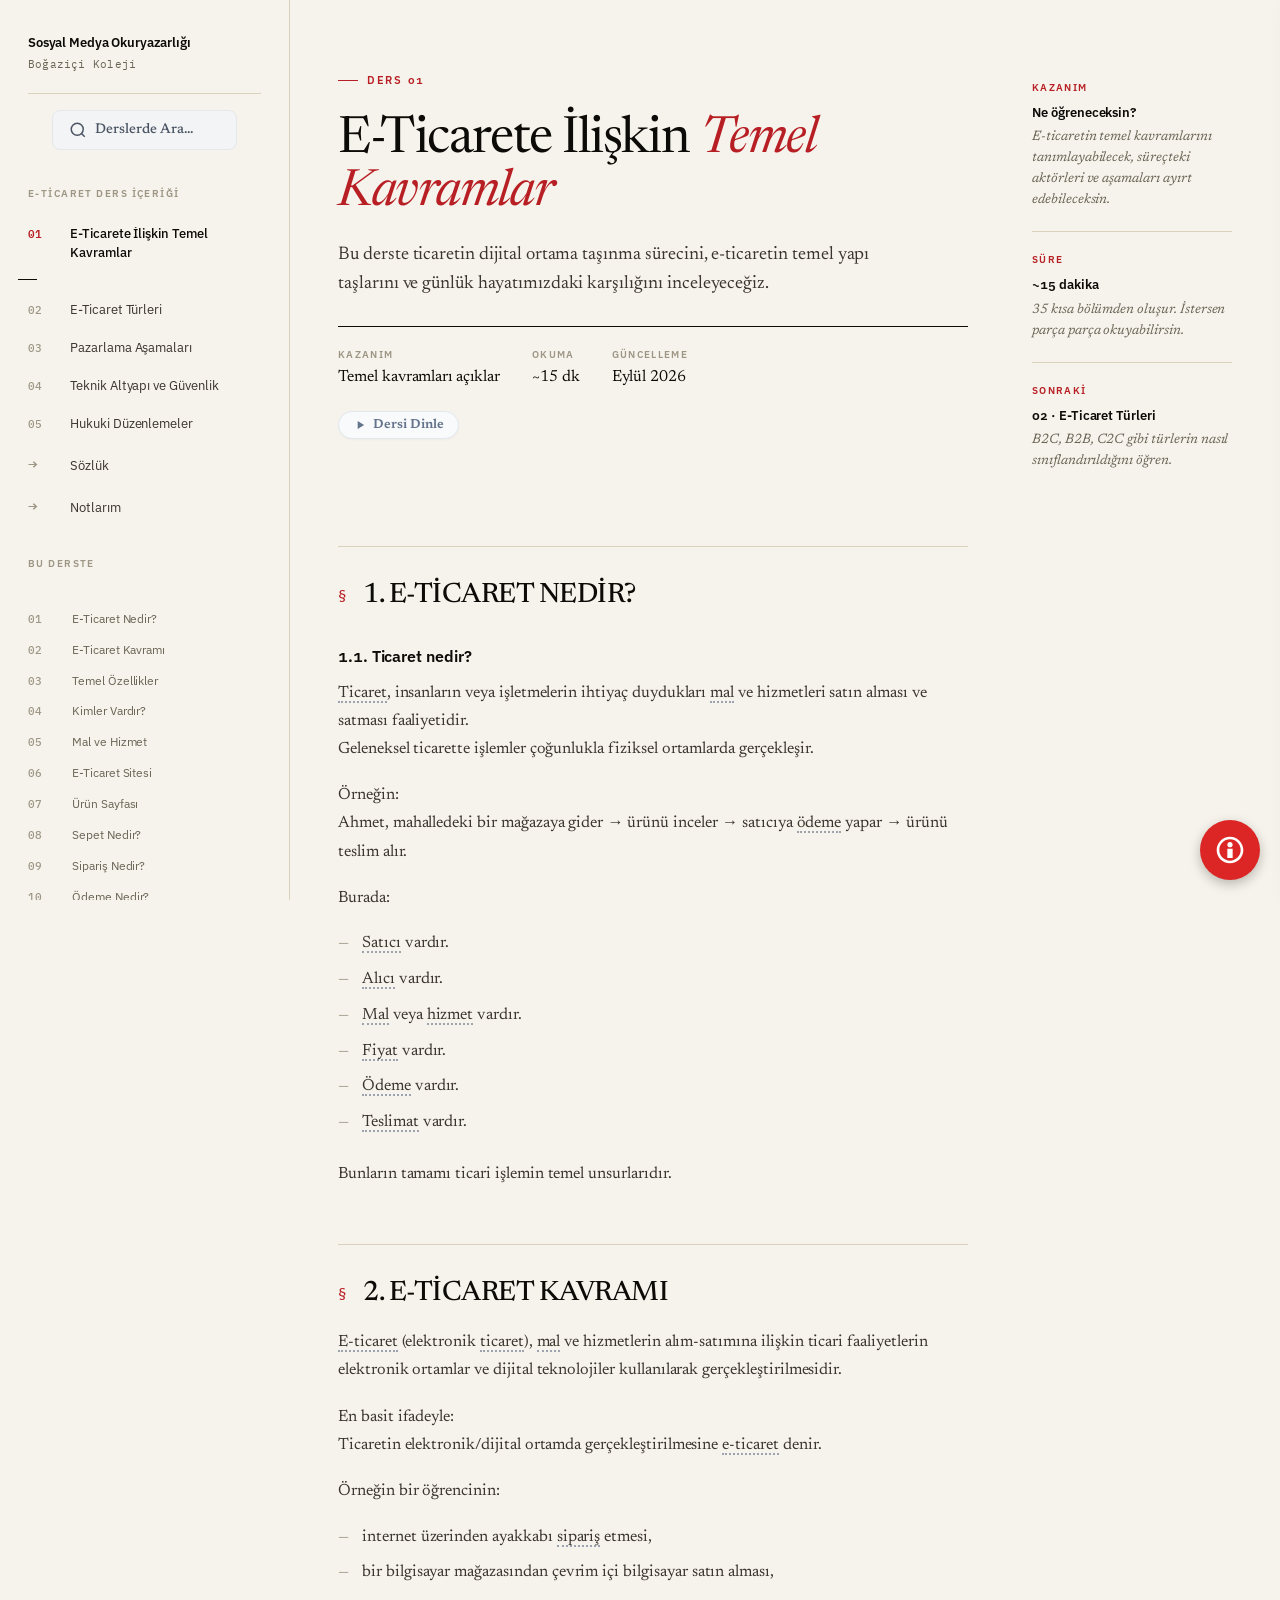
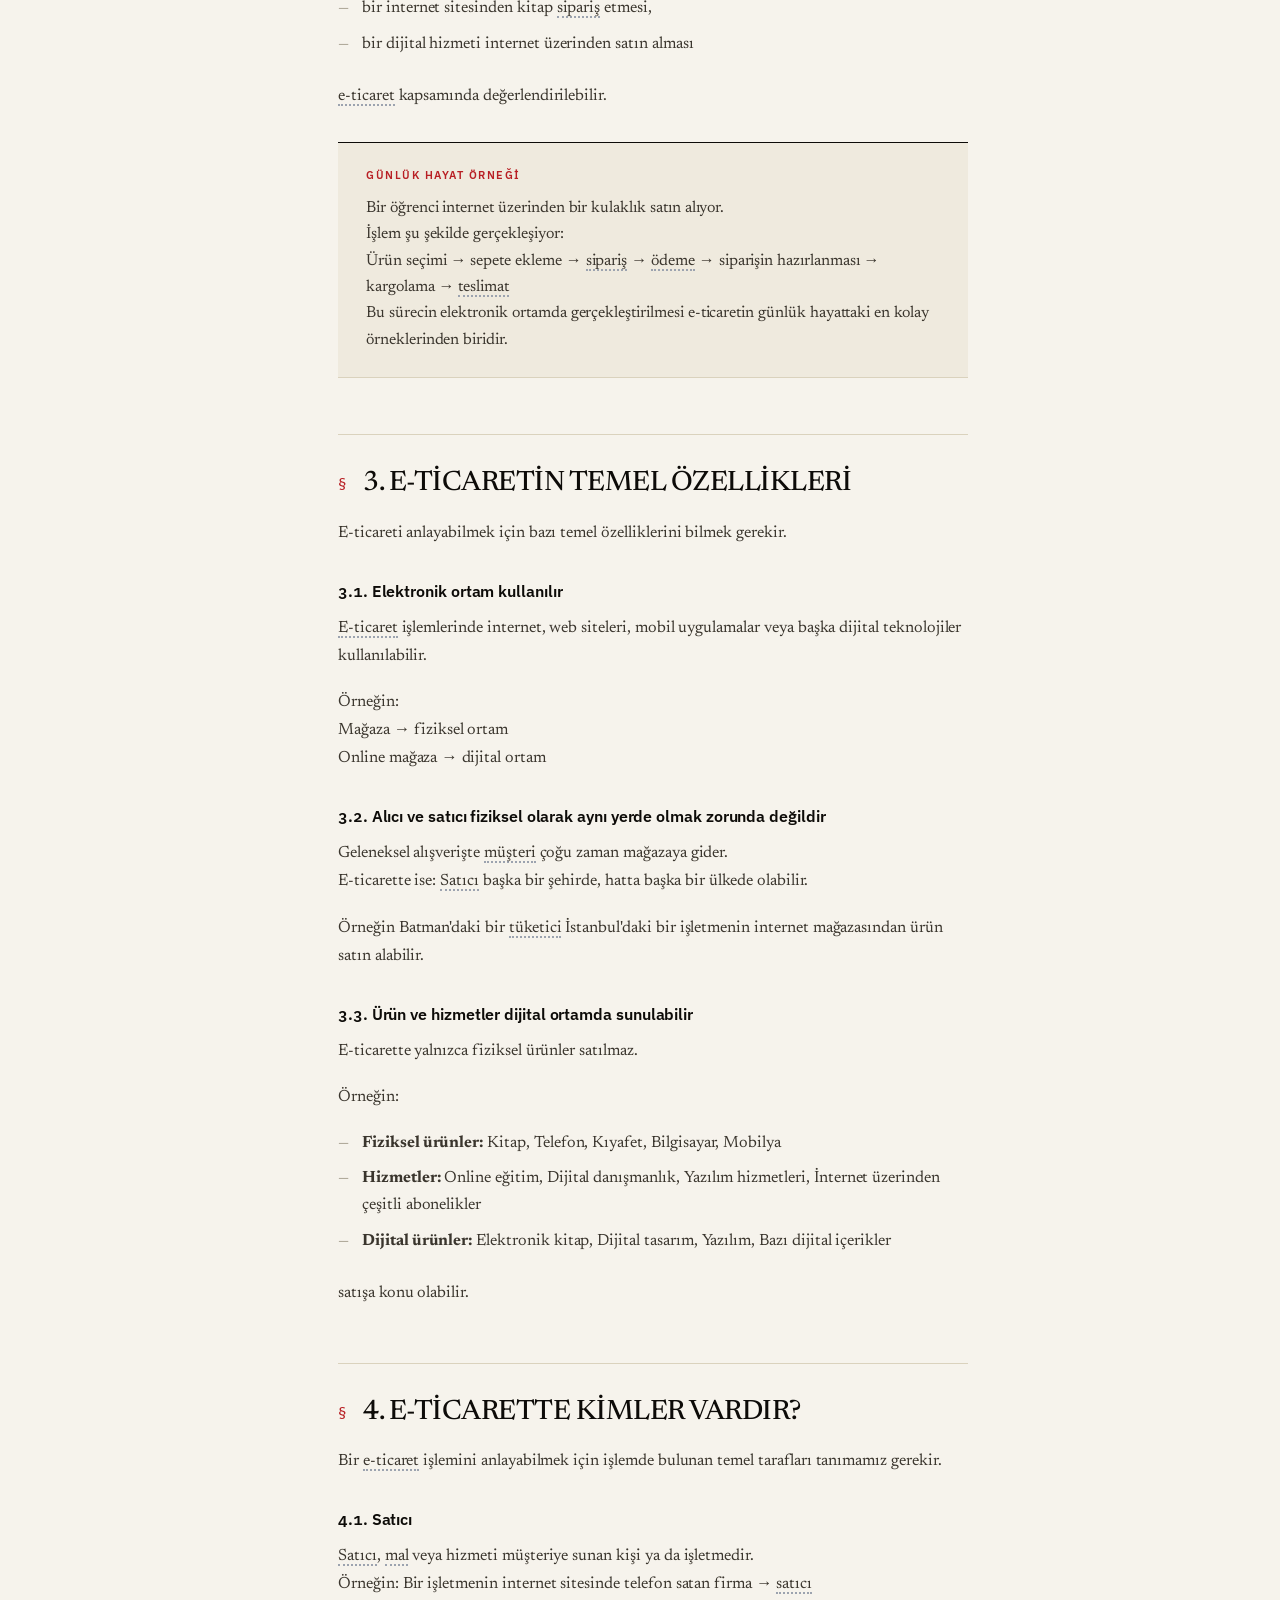
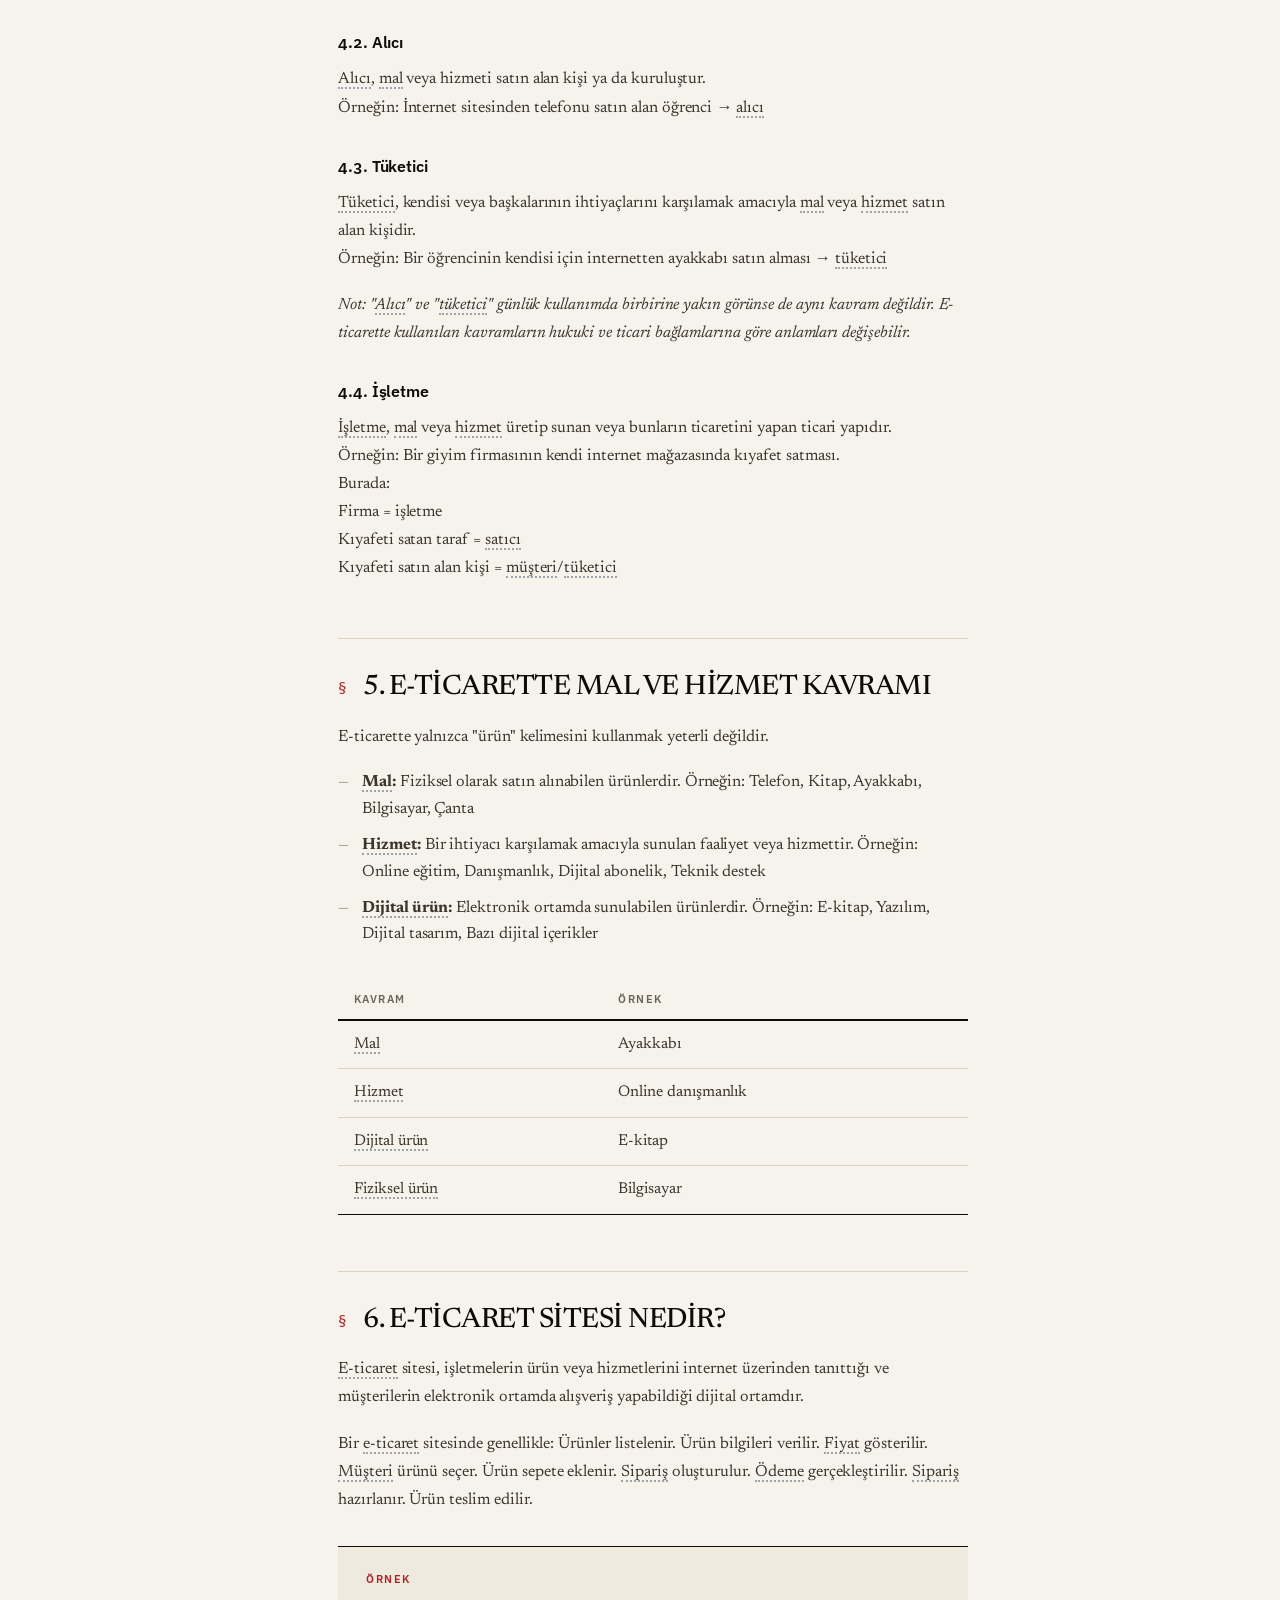
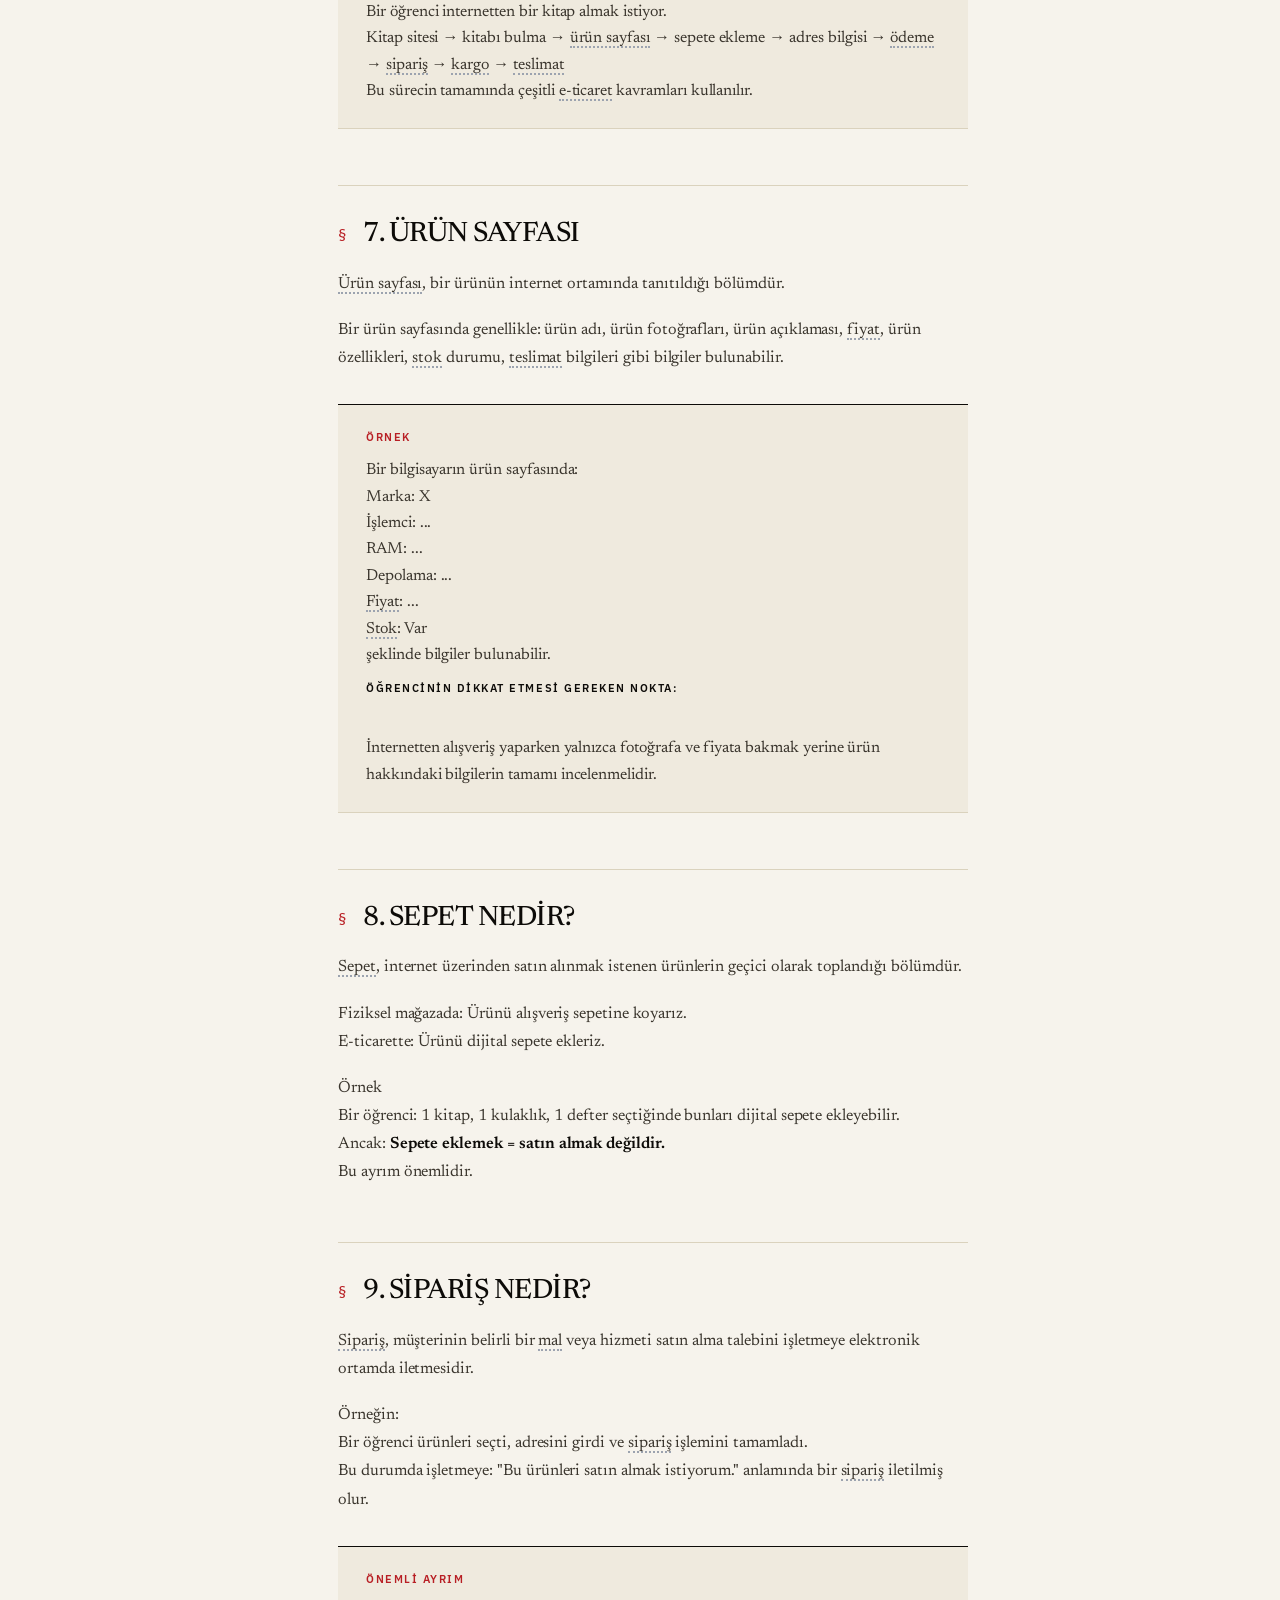
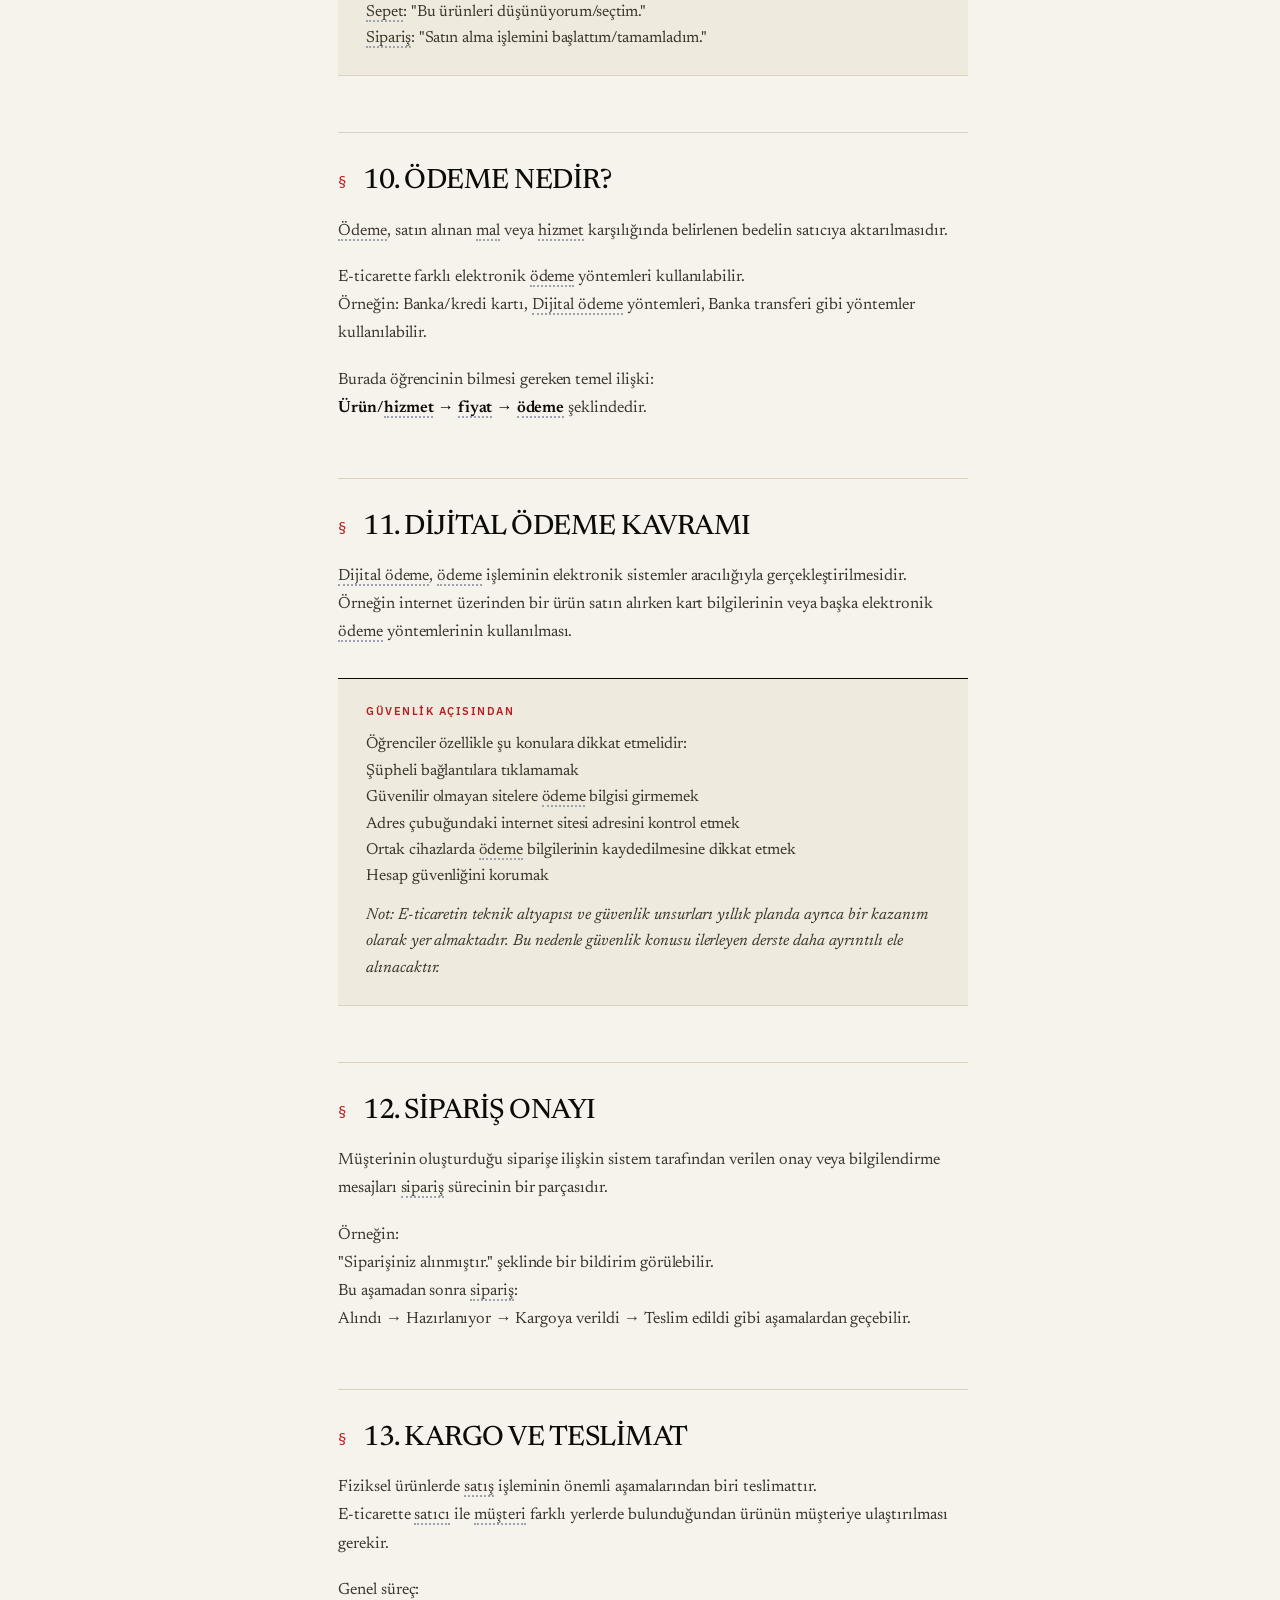
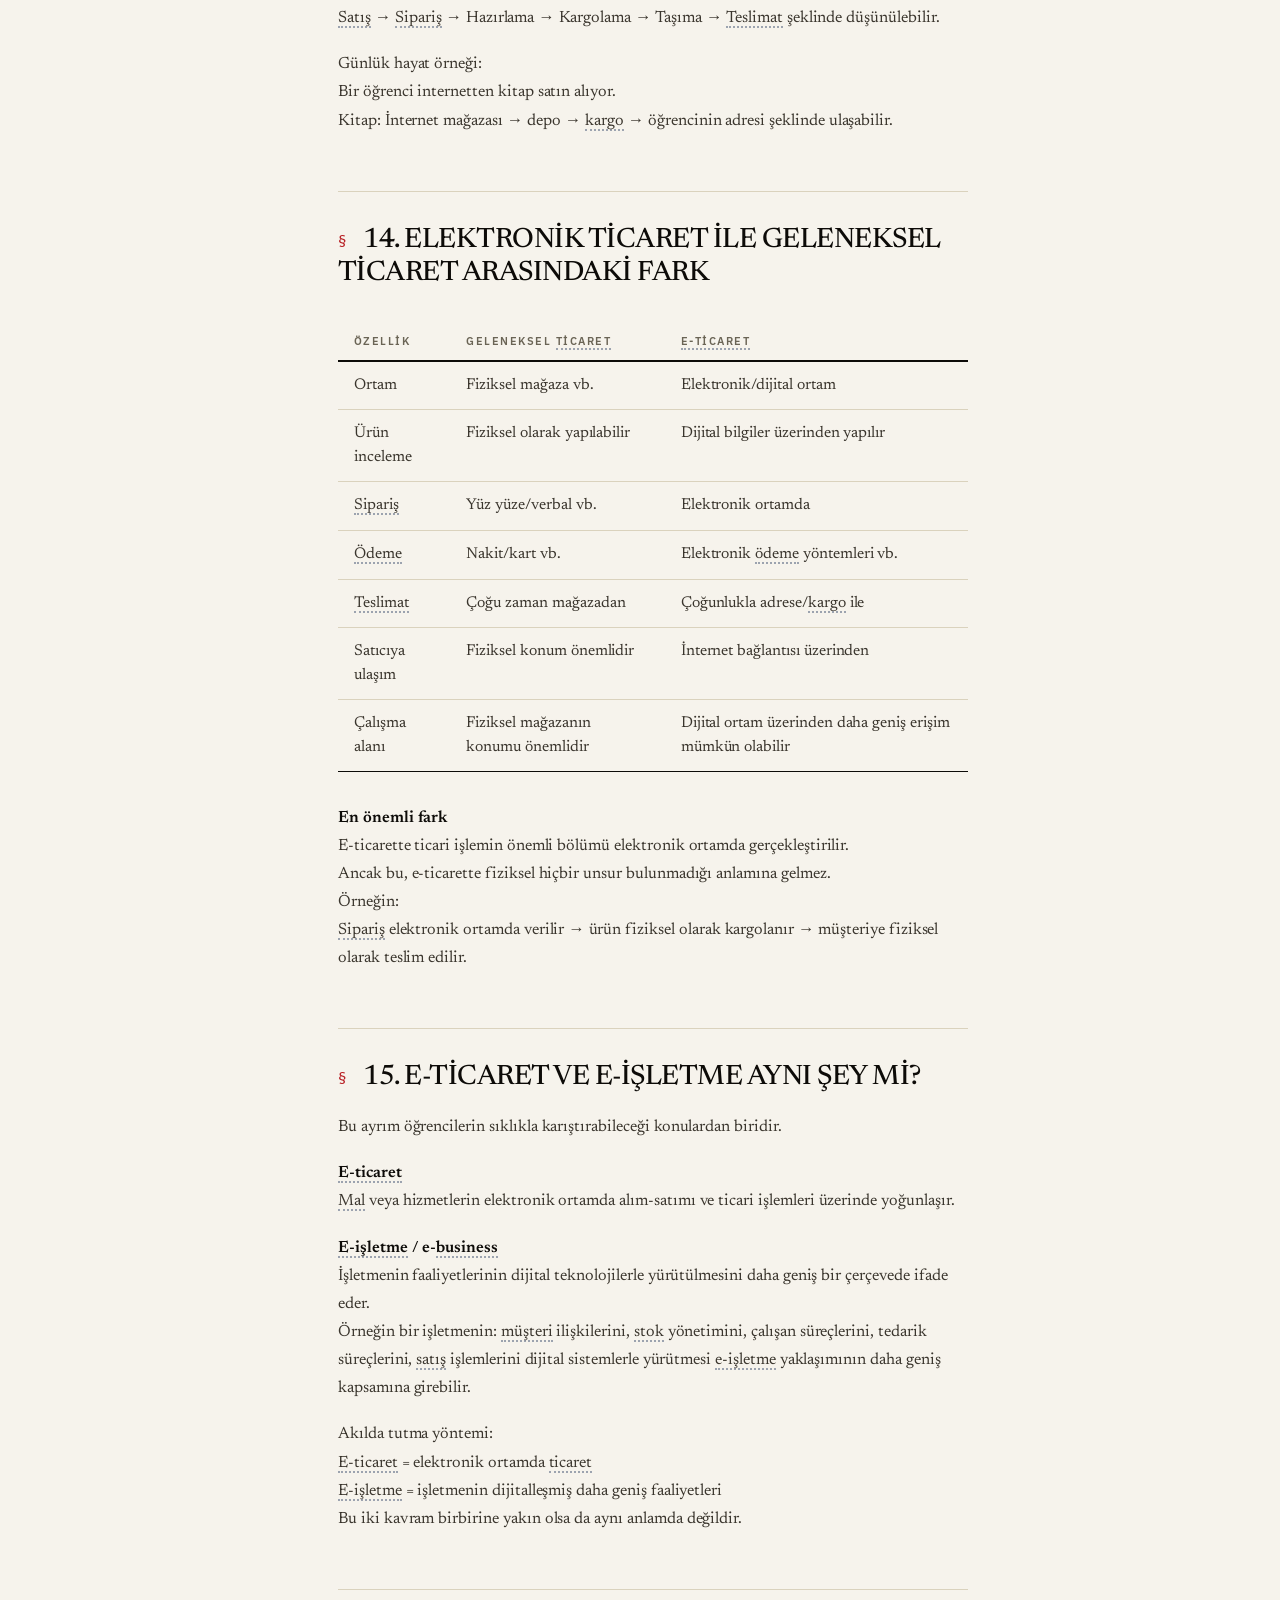
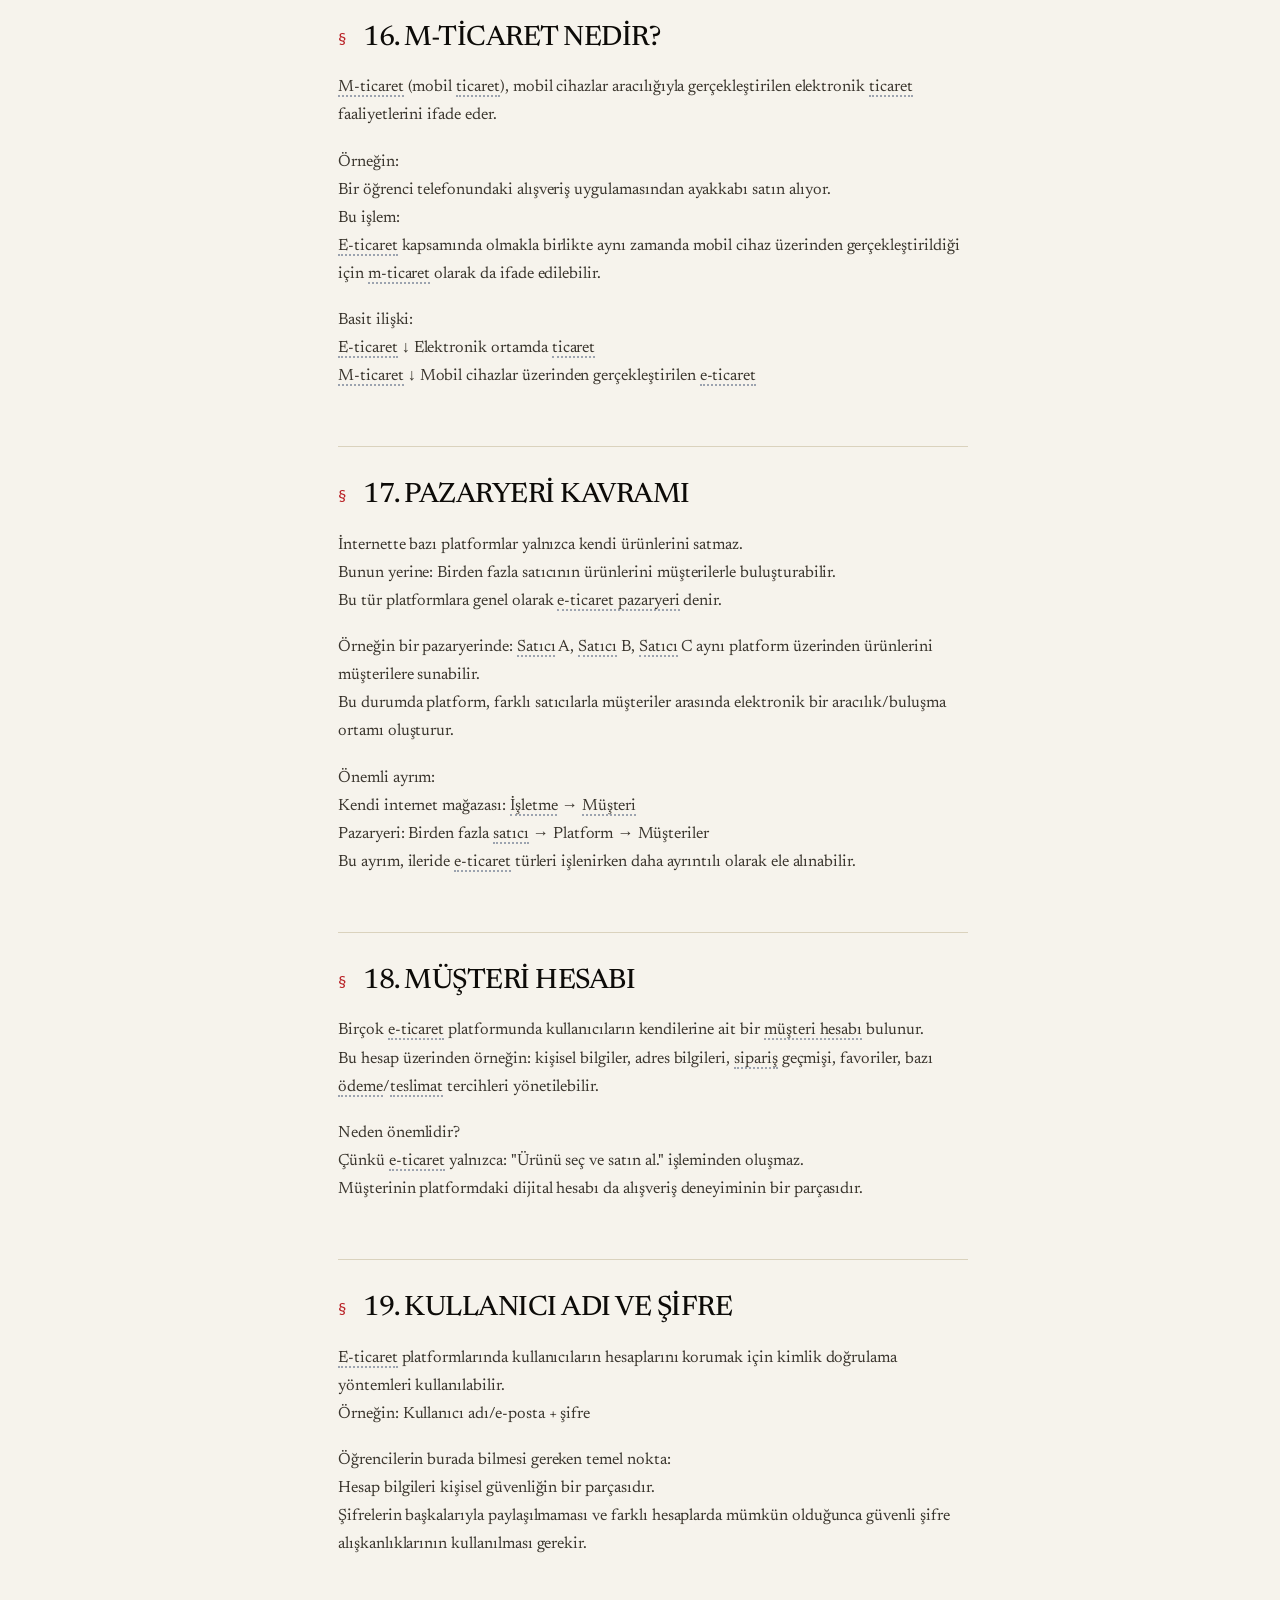
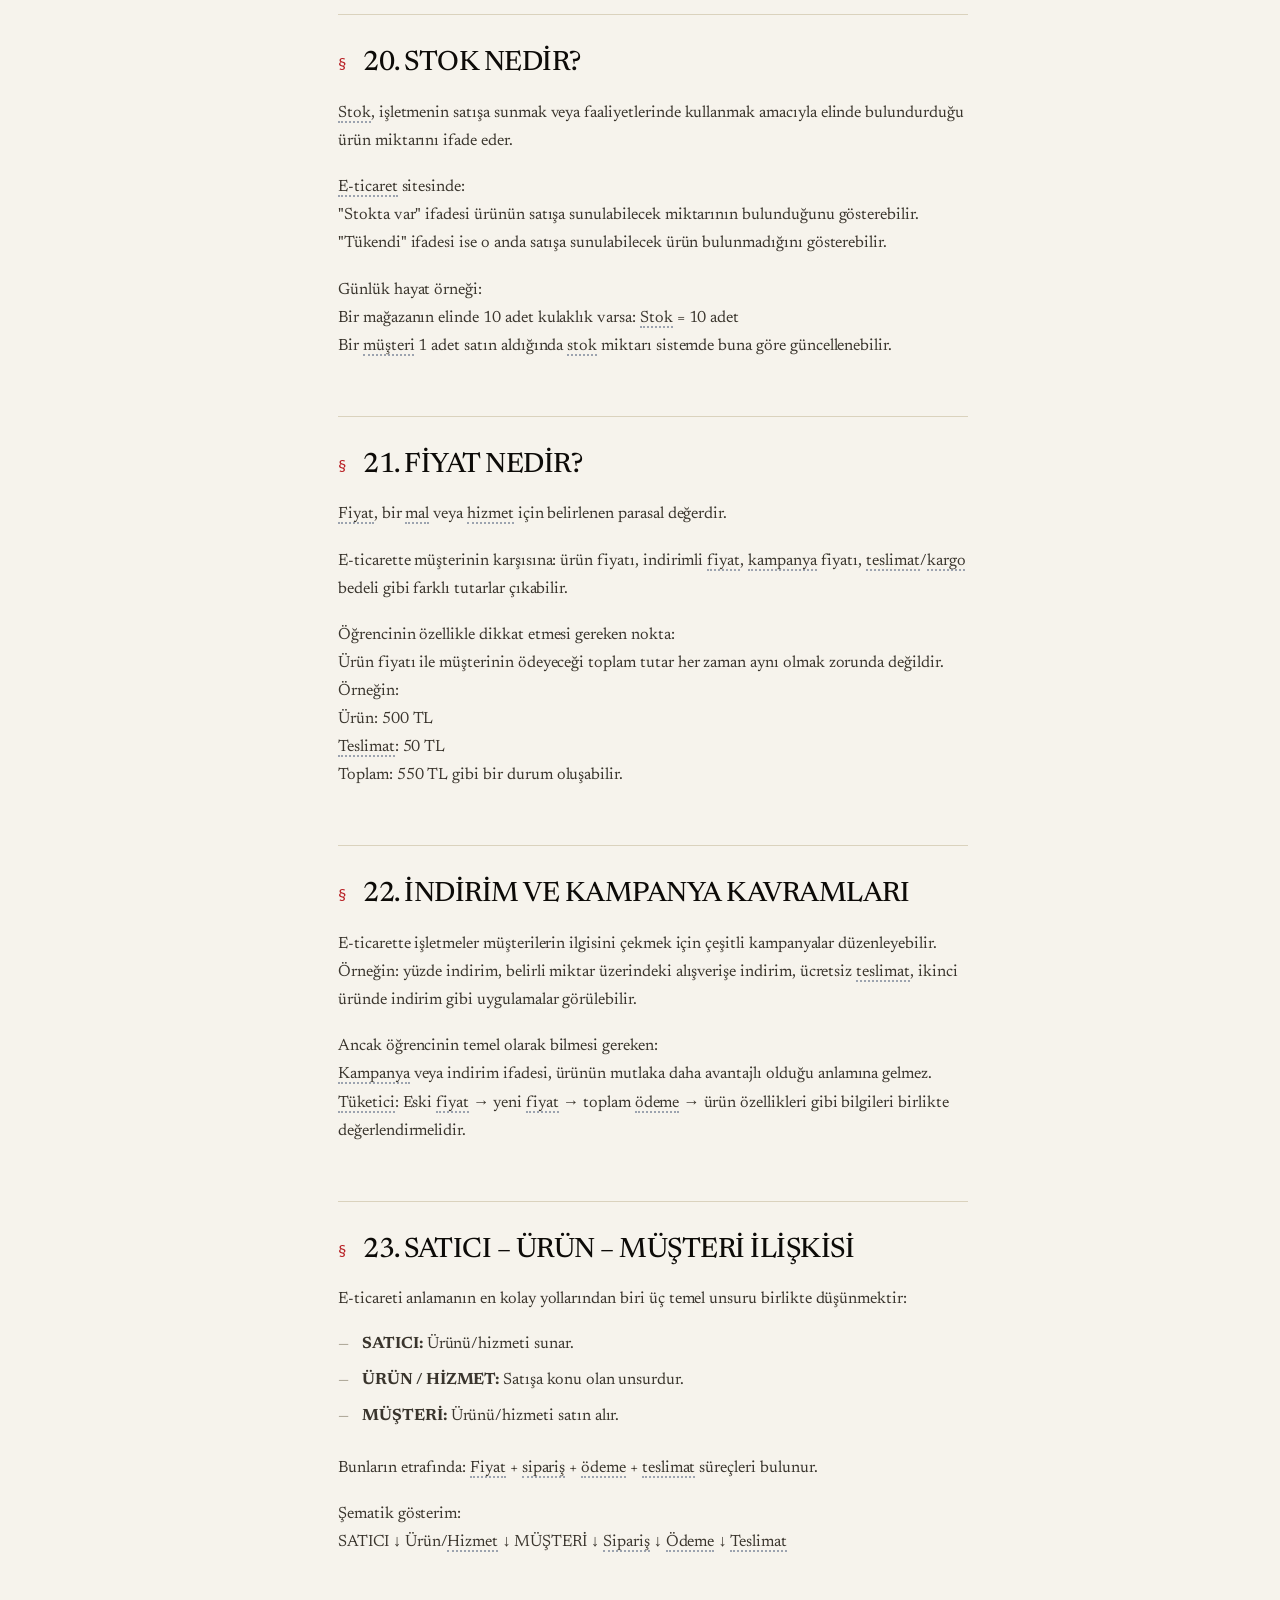
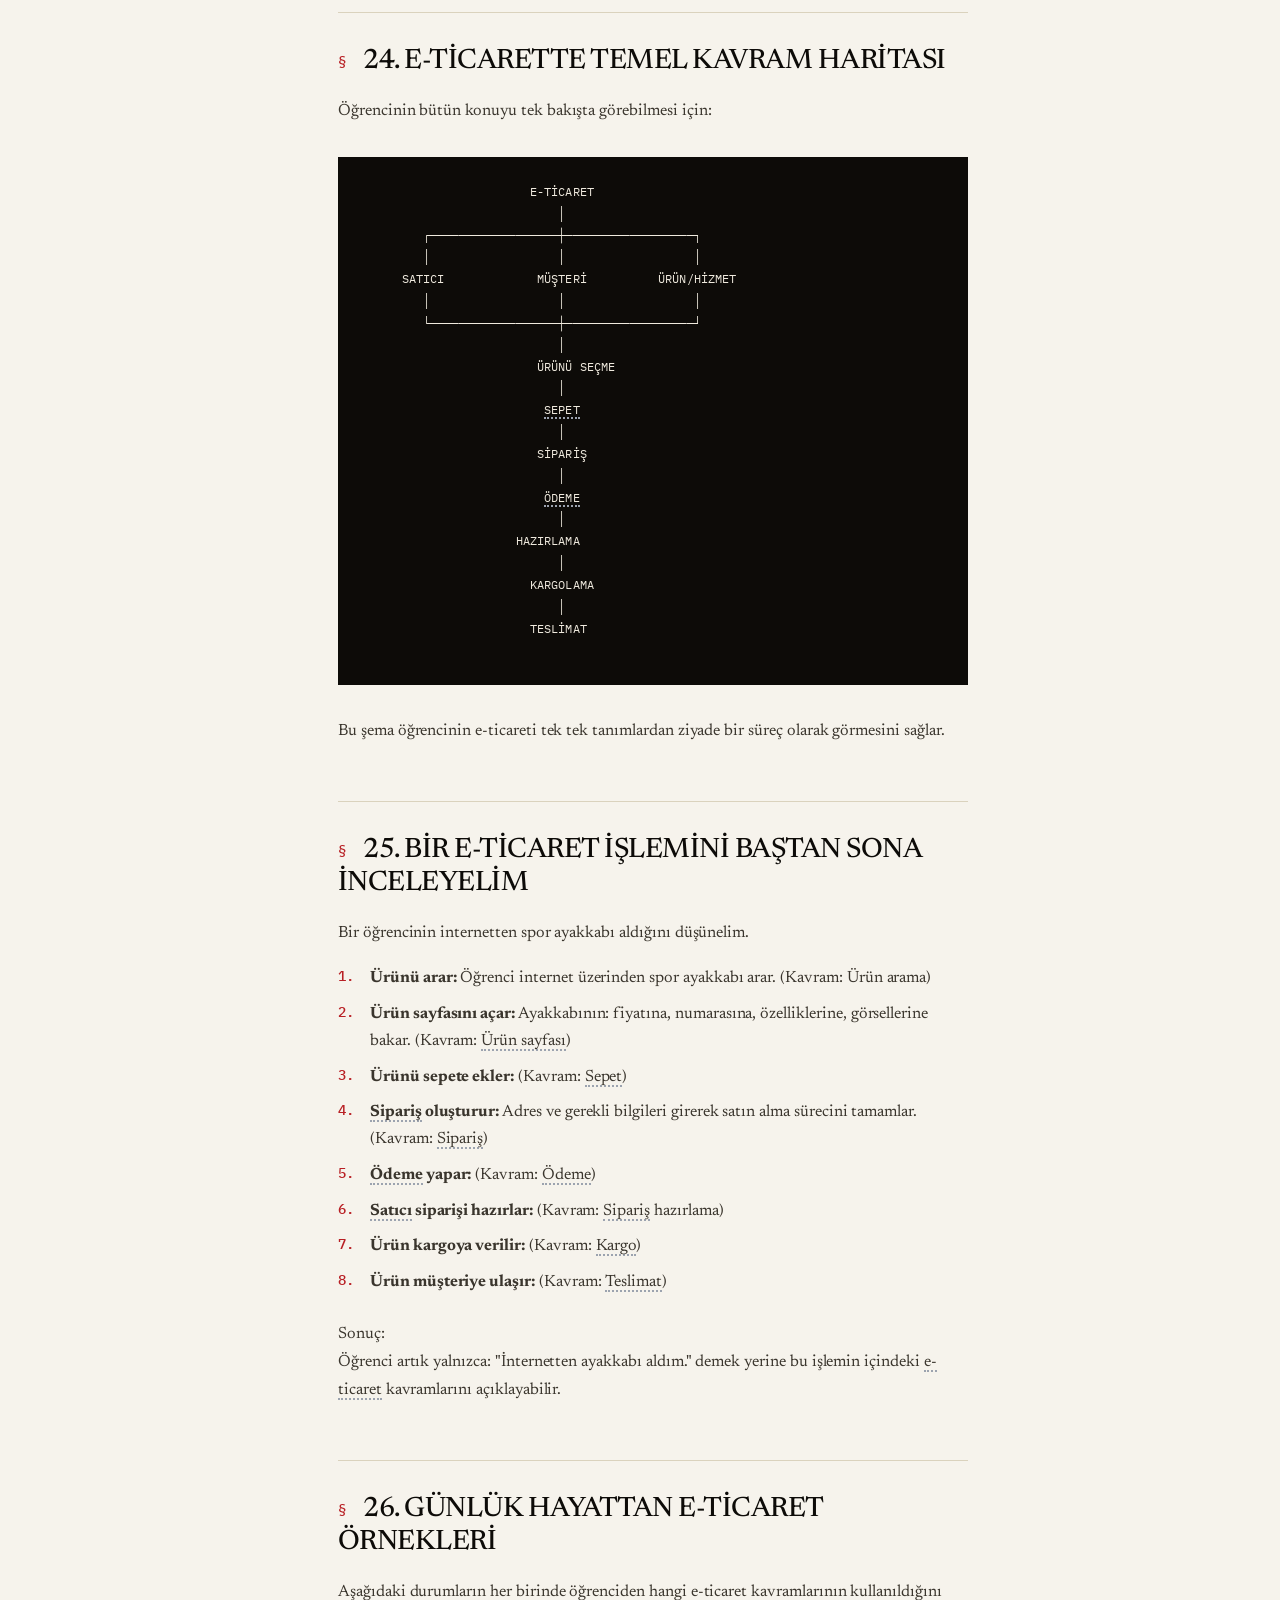
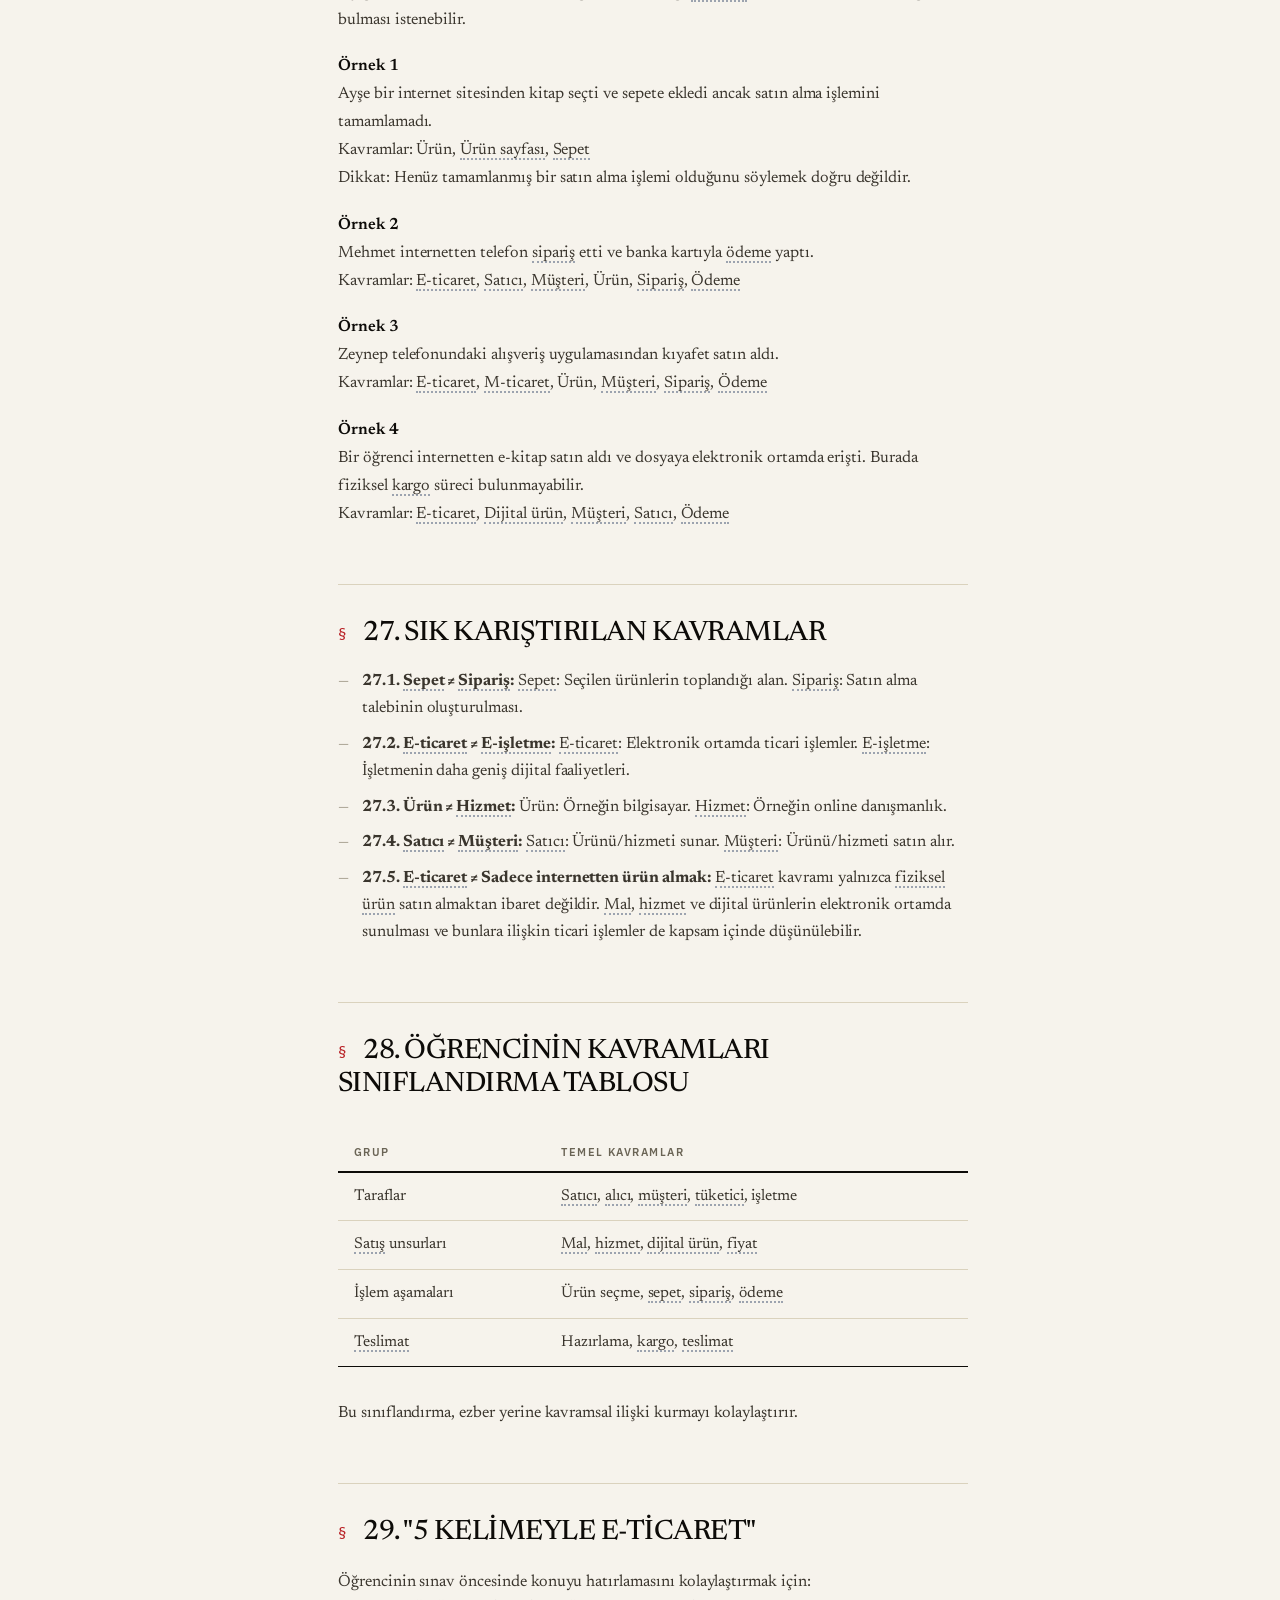
==== commit 3dc4326c: "Add files via upload" ====
--- a/ders1.html
+++ b/ders1.html
@@ -1,4 +1,4 @@
-<!DOCTYPE html>
+﻿<!DOCTYPE html>
 <html lang="tr">
 <head>
   <meta charset="UTF-8">
@@ -11,27 +11,19 @@
 <div class="progress"><div class="progress-bar" id="bar"></div></div>
 <button class="rail-toggle" onclick="toggleRail()">≡</button>
 
-<button class="print-btn" onclick="window.print()" title="Bu dersi yazdır / PDF olarak kaydet">
-  <svg viewBox="0 0 24 24" fill="none" stroke="currentColor" stroke-width="2" stroke-linecap="round" stroke-linejoin="round">
-    <polyline points="6 9 6 2 18 2 18 9"></polyline>
-    <path d="M6 18H4a2 2 0 0 1-2-2v-5a2 2 0 0 1 2-2h16a2 2 0 0 1 2 2v5a2 2 0 0 1-2 2h-2"></path>
-    <rect x="6" y="14" width="12" height="8"></rect>
-  </svg>
-  <span class="print-label">Çıktı Al</span>
-</button>
+
 
 <div class="shell">
 
   <aside class="rail" id="rail">
     <a href="index.html" class="rail-brand">
-      <span class="rail-mark">B</span>
       <span class="rail-brand-text">
-        <strong>Sosyal Medya ve E-Ticaret</strong>
-        <span>ÖBBK MTAL · 11. Sınıf · 2026</span>
+        <strong>Sosyal Medya Okuryazarlığı</strong>
+        <span>Boğaziçi Koleji</span>
       </span>
     </a>
 
-    <p class="rail-label">Müfredat</p>
+    <p class="rail-label">E-Ticaret Ders İçeriği</p>
     <nav class="rail-nav">
       <ol>
         <li><a href="ders1.html" class="active"><span class="num">01</span><span>E-Ticarete İlişkin Temel Kavramlar</span></a></li>
@@ -39,6 +31,7 @@
         <li><a href="ders3.html"><span class="num">03</span><span>Pazarlama Aşamaları</span></a></li>
         <li><a href="ders4.html"><span class="num">04</span><span>Teknik Altyapı ve Güvenlik</span></a></li>
         <li><a href="ders5.html"><span class="num">05</span><span>Hukuki Düzenlemeler</span></a></li>
+        <li><a href="sozluk.html"><span class="num" style="background:transparent; font-size:16px; border:none; padding:0; width:24px;">&rarr;</span><span>Sözlük</span></a></li>
       </ol>
     </nav>
 
@@ -95,7 +88,7 @@
       <article class="doc">
 
         <header class="doc-head">
-          <div class="doc-eyebrow">Ders 01 · Ünite 1 · 35 bölüm</div>
+          <div class="doc-eyebrow">Ders 01</div>
           <h1>E-Ticarete İlişkin <em>Temel Kavramlar</em></h1>
           <p class="doc-lead">
             Bu derste ticaretin dijital ortama taşınma sürecini, e-ticaretin temel yapı taşlarını ve günlük hayatımızdaki karşılığını inceleyeceğiz.
@@ -617,6 +610,17 @@
   }, { passive: true });
 
   function toggleRail() { document.getElementById('rail').classList.toggle('open'); }
+  // Menü açıkken dışarı tıklanınca otomatik kapat
+document.addEventListener('click', (e) => {
+    const rail   = document.getElementById('rail');
+    const toggle = document.querySelector('.rail-toggle');
+
+    if (!rail.classList.contains('open')) return;     // menü zaten kapalıysa çık
+    if (rail.contains(e.target)) return;              // menünün içine tıklandıysa çık
+    if (toggle && toggle.contains(e.target)) return;  // hamburger tuşuna tıklandıysa çık
+
+    rail.classList.remove('open');                    // aksi hâlde menüyü kapat
+});
 
   // Rail sub-nav aktif bölüm takibi
   const subLinks = document.querySelectorAll('.rail-sub a');
@@ -633,5 +637,72 @@
   targets.forEach(t => io.observe(t));
 </script>
 
+<!-- ERİŞİLEBİLİRLİK MENÜSÜ BAŞLANGIÇ -->
+<link rel="stylesheet" href="accessibility.css">
+<button id="a11y-toggle-btn" title="Erişilebilirlik">
+  <svg viewBox="0 0 24 24"><path d="M12 2C6.48 2 2 6.48 2 12s4.48 10 10 10 10-4.48 10-10S17.52 2 12 2zm0 18c-4.41 0-8-3.59-8-8s3.59-8 8-8 8 3.59 8 8-3.59 8-8 8zm0-14c-1.1 0-2 .9-2 2s.9 2 2 2 2-.9 2-2-.9-2-2-2zm-2 5h4v7h-4V11z"/></svg>
+</button>
+<div id="a11y-panel">
+  <div class="a11y-header">
+    <h3 style="margin: 0; font-size: 18px; display: flex; align-items: center; gap: 8px; color: #dc2626;"><svg width="20" height="20" viewBox="0 0 24 24" fill="currentColor"><path d="M12 2C6.48 2 2 6.48 2 12s4.48 10 10 10 10-4.48 10-10S17.52 2 12 2zm0 18c-4.41 0-8-3.59-8-8s3.59-8 8-8 8 3.59 8 8-3.59 8-8 8zm0-14c-1.1 0-2 .9-2 2s.9 2 2 2 2-.9 2-2-.9-2-2-2zm-2 5h4v7h-4V11z"/></svg> Erişilebilirlik</h3>
+    <button id="a11y-reset-btn" class="a11y-reset-btn">↻ Sıfırla</button>
+  </div>
+  
+  <div class="a11y-section">
+    <div class="a11y-section-title">YAZI BOYUTU</div>
+    <div class="a11y-font-controls">
+      <button id="btn-font-decrease" class="a11y-font-btn">−</button>
+      <strong id="a11y-font-size-text">100%</strong>
+      <button id="btn-font-increase" class="a11y-font-btn">+</button>
+    </div>
+  </div>
+
+  <div class="a11y-section">
+    <div class="a11y-section-title">GÖRÜNÜM</div>
+    <div class="a11y-row"><span>Karanlık Mod</span><label class="a11y-switch"><input type="checkbox" id="cb-dark-mode"><span class="a11y-slider"></span></label></div>
+    <div class="a11y-row"><span>Gri Tonlama</span><label class="a11y-switch"><input type="checkbox" id="cb-grayscale"><span class="a11y-slider"></span></label></div>
+    <div class="a11y-row"><span>Yüksek Kontrast</span><label class="a11y-switch"><input type="checkbox" id="cb-high-contrast"><span class="a11y-slider"></span></label></div>
+    <div class="a11y-row"><span>Okunabilir Yazı</span><label class="a11y-switch"><input type="checkbox" id="cb-readable-font"><span class="a11y-slider"></span></label></div>
+    <div class="a11y-row"><span>Göz Dinlendirme</span><label class="a11y-switch"><input type="checkbox" id="cb-eye-rest"><span class="a11y-slider"></span></label></div>
+  </div>
+
+  <div class="a11y-section">
+    <div class="a11y-section-title">RENK KÖRLÜĞÜ</div>
+    <select id="select-color-blindness" class="a11y-select">
+      <option value="normal">Normal Görünüm</option>
+      <option value="protanopia">Protanopi (Kırmızı Eksikliği)</option>
+      <option value="deuteranopia">Döteranopi (Yeşil Eksikliği)</option>
+      <option value="tritanopia">Tritanopi (Mavi Eksikliği)</option>
+    </select>
+  </div>
+
+  <div class="a11y-section">
+    <div class="a11y-section-title">İÇERİK</div>
+    <div class="a11y-row"><span>Bağlantıları Vurgula</span><label class="a11y-switch"><input type="checkbox" id="cb-highlight-links"><span class="a11y-slider"></span></label></div>
+    <div class="a11y-row"><span>Resimleri Gizle</span><label class="a11y-switch"><input type="checkbox" id="cb-hide-images"><span class="a11y-slider"></span></label></div>
+    <div class="a11y-row"><span>Animasyonları Durdur</span><label class="a11y-switch"><input type="checkbox" id="cb-stop-animations"><span class="a11y-slider"></span></label></div>
+  </div>
+</div>
+<script src="accessibility.js"></script>
+<!-- ERİŞİLEBİLİRLİK MENÜSÜ BİTİŞ -->
+<script src="progress.js"></script>
+<script src="search-data.js"></script>
+<script src="search.js"></script>
+<script src="highlighter.js"></script>
+<script src="tts.js"></script>
+<script src="glossary-data.js"></script>
+<script src="auto-tooltip.js"></script>
+<script src="notebook.js"></script>
+<script src="footer.js"></script>
 </body>
-</html>+</html>
+
+
+
+
+
+
+
+
+
+
--- a/accessibility.css
+++ b/accessibility.css
@@ -0,0 +1,258 @@
+/* accessibility.css */
+/* Erişilebilirlik Butonu */
+#a11y-toggle-btn {
+  position: fixed;
+  bottom: 20px;
+  right: 20px;
+  width: 60px;
+  height: 60px;
+  background-color: #dc2626; /* Kırmızı */
+  color: white;
+  border-radius: 50%;
+  border: none;
+  box-shadow: 0 4px 12px rgba(0,0,0,0.25);
+  cursor: pointer;
+  z-index: 99999;
+  display: flex;
+  align-items: center;
+  justify-content: center;
+}
+#a11y-toggle-btn svg {
+  width: 32px;
+  height: 32px;
+  fill: currentColor;
+}
+
+/* Menü Paneli */
+#a11y-panel {
+  position: fixed;
+  bottom: 90px;
+  right: 20px;
+  width: 340px;
+  max-height: 80vh;
+  background: white;
+  border-radius: 16px;
+  box-shadow: 0 8px 32px rgba(0,0,0,0.2);
+  z-index: 99999;
+  display: none;
+  flex-direction: column;
+  overflow-y: auto;
+  font-family: -apple-system, BlinkMacSystemFont, "Segoe UI", Roboto, Helvetica, Arial, sans-serif;
+  color: #333;
+}
+#a11y-panel.show {
+  display: flex;
+}
+
+.a11y-header {
+  display: flex;
+  align-items: center;
+  justify-content: space-between;
+  padding: 16px;
+  border-bottom: 1px solid #eee;
+  position: sticky;
+  top: 0;
+  background: white;
+  z-index: 10;
+  border-radius: 16px 16px 0 0;
+}
+.a11y-header h3 {
+  margin: 0;
+  font-size: 18px;
+  display: flex;
+  align-items: center;
+  gap: 8px;
+  color: #dc2626;
+}
+.a11y-reset-btn {
+  background: none;
+  border: none;
+  color: #666;
+  cursor: pointer;
+  display: flex;
+  align-items: center;
+  gap: 4px;
+  font-size: 14px;
+}
+.a11y-reset-btn:hover {
+  color: #000;
+}
+
+.a11y-section {
+  padding: 16px;
+  border-bottom: 1px solid #eee;
+}
+.a11y-section-title {
+  font-size: 12px;
+  font-weight: bold;
+  color: #888;
+  margin-bottom: 16px;
+  text-transform: uppercase;
+  letter-spacing: 0.5px;
+}
+.a11y-row {
+  display: flex;
+  align-items: center;
+  justify-content: space-between;
+  margin-bottom: 16px;
+}
+.a11y-row:last-child {
+  margin-bottom: 0;
+}
+.a11y-row span {
+  font-size: 15px;
+  display: flex;
+  align-items: center;
+  gap: 8px;
+  font-weight: 500;
+}
+
+/* Toggle Switch */
+.a11y-switch {
+  position: relative;
+  display: inline-block;
+  width: 44px;
+  height: 24px;
+}
+.a11y-switch input {
+  opacity: 0;
+  width: 0;
+  height: 0;
+}
+.a11y-slider {
+  position: absolute;
+  cursor: pointer;
+  top: 0; left: 0; right: 0; bottom: 0;
+  background-color: #e5e7eb;
+  transition: .3s;
+  border-radius: 24px;
+  border: 1px solid #d1d5db;
+}
+.a11y-slider:before {
+  position: absolute;
+  content: "";
+  height: 18px;
+  width: 18px;
+  left: 2px;
+  bottom: 2px;
+  background-color: white;
+  transition: .3s;
+  border-radius: 50%;
+  box-shadow: 0 1px 3px rgba(0,0,0,0.3);
+}
+.a11y-switch input:checked + .a11y-slider {
+  background-color: #dc2626;
+  border-color: #dc2626;
+}
+.a11y-switch input:checked + .a11y-slider:before {
+  transform: translateX(20px);
+}
+
+/* Yazı Boyutu Kontrolleri */
+.a11y-font-controls {
+  display: flex;
+  align-items: center;
+  justify-content: space-between;
+  background: #f9fafb;
+  border-radius: 8px;
+  padding: 8px 16px;
+  border: 1px solid #e5e7eb;
+}
+.a11y-font-btn {
+  background: none;
+  border: none;
+  font-size: 24px;
+  cursor: pointer;
+  color: #4b5563;
+  width: 32px;
+  height: 32px;
+  display: flex;
+  align-items: center;
+  justify-content: center;
+}
+.a11y-font-btn:hover {
+  color: #000;
+}
+#a11y-font-size-text {
+  font-size: 16px;
+  font-weight: 600;
+}
+
+/* Select */
+.a11y-select {
+  width: 100%;
+  padding: 10px;
+  border: 1px solid #d1d5db;
+  border-radius: 8px;
+  background: white;
+  font-size: 14px;
+  font-weight: 500;
+  color: #333;
+  cursor: pointer;
+}
+
+/* === ERİŞİLEBİLİRLİK ETKİLERİ (SİTE GENELİ) === */
+html.a11y-dark-mode { filter: invert(1) hue-rotate(180deg); background: #111; }
+html.a11y-dark-mode img, html.a11y-dark-mode video, html.a11y-dark-mode #a11y-panel, html.a11y-dark-mode #a11y-toggle-btn { filter: invert(1) hue-rotate(180deg); }
+html.a11y-grayscale { filter: grayscale(100%); }
+html.a11y-high-contrast { filter: contrast(150%) saturate(150%); }
+body.a11y-readable-font, body.a11y-readable-font * { font-family: 'Arial', 'Helvetica', sans-serif !important; letter-spacing: 1px !important; line-height: 1.6 !important; }
+html.a11y-eye-rest { filter: sepia(50%) hue-rotate(-15deg); }
+html.a11y-protanopia { filter: url('#protanopia-filter'); }
+html.a11y-deuteranopia { filter: url('#deuteranopia-filter'); }
+html.a11y-tritanopia { filter: url('#tritanopia-filter'); }
+
+/* İçerik */
+body.a11y-highlight-links a { text-decoration: underline !important; text-decoration-color: #dc2626 !important; text-decoration-thickness: 3px !important; background-color: #ffff00 !important; color: #000 !important; }
+body.a11y-hide-images img, body.a11y-hide-images video, body.a11y-hide-images svg:not(#a11y-toggle-btn svg, .a11y-header svg), body.a11y-hide-images .cover { visibility: hidden !important; }
+body.a11y-stop-animations *, body.a11y-stop-animations *::before, body.a11y-stop-animations *::after { animation: none !important; transition: none !important; scroll-behavior: auto !important; }
+
+
+/* --- DÜZELTME: KÜÇÜLTÜLMÜŞ, MODERN ÇIKTI AL BUTONU --- */
+.a11y-print-btn {
+  display: flex;
+  align-items: center;
+  justify-content: center;
+  width: calc(100% - 32px);
+  margin: 16px auto 0;
+  padding: 8px 12px; /* Küçültüldü */
+  background-color: #f8fafc; /* Yumuşak beyaz/gri arka plan */
+  color: #3b82f6; /* Modern mavi yazı */
+  border: 1px solid #bfdbfe; /* İnce mavi çerçeve */
+  border-radius: 6px;
+  font-size: 13px; /* Font boyutu küçültüldü */
+  font-weight: 600;
+  cursor: pointer;
+  transition: all 0.2s ease;
+}
+.a11y-print-btn:hover {
+  background-color: #eff6ff; /* Hover efekti */
+  border-color: #93c5fd;
+}
+.a11y-print-btn:active {
+  transform: scale(0.98);
+}
+.a11y-print-btn svg {
+  width: 16px !important; /* İkon küçültüldü */
+  height: 16px !important;
+  margin-right: 6px !important;
+}
+
+
+/* --- DÜZELTME: PDF KAYDETME HATASINI ENGELLEYEN YAZDIRMA AYARLARI --- */
+@media print {
+  /* Chrome/Edge'de PDF oluştururken çökmeye/hataya neden olan tüm sabit pozisyonlu ve efektli eklentileri tamamen gizle */
+  #a11y-panel, 
+  #a11y-toggle-btn, 
+  #search-modal, 
+  #site-search-btn, 
+  #progress-toast,
+  #a11y-print-footer {
+    display: none !important;
+  }
+
+  /* SVG filtrelerini devre dışı bırak (Renk körlüğü vs. yazdırırken hatalara yol açabilir) */
+  html, body {
+    filter: none !important;
+  }
+}
